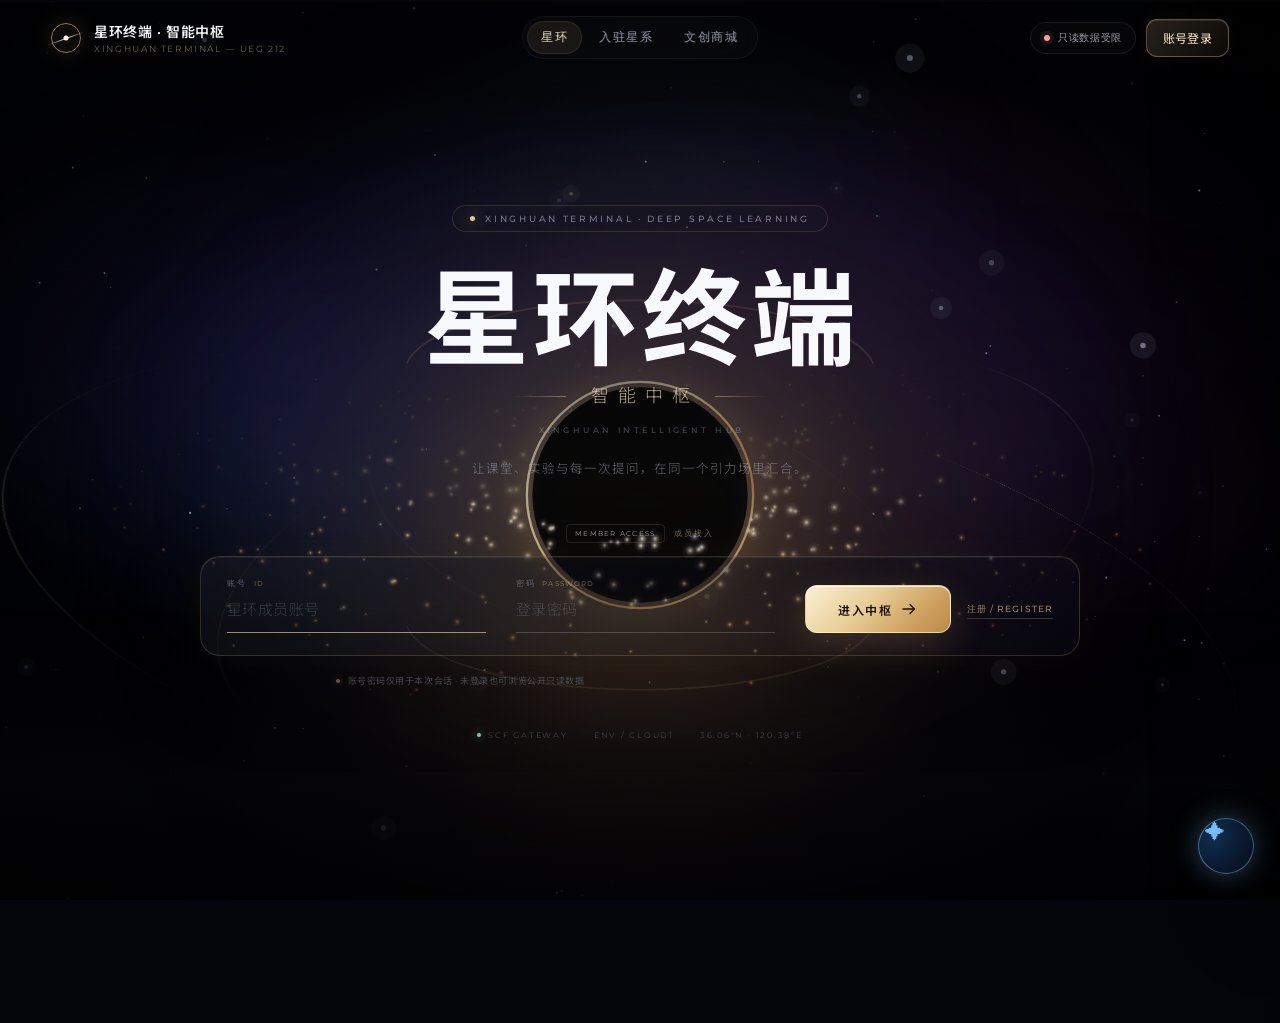
==== index.html @ 9badf70b "星环计划卡加入加入我们按钮" ====
﻿<!DOCTYPE html>
<html lang="zh-CN">
<head>
  <meta charset="UTF-8" />
  <meta name="viewport" content="width=device-width, initial-scale=1.0, viewport-fit=cover" />
  <meta name="theme-color" content="#04050a" />
  <meta name="description" content="星环终端 · 智能中枢 —— 课堂答题、实时提问与实验数据在同一引力场中汇合。" />
  <title>星环终端 · 智能中枢</title>
<link rel="icon" type="image/png" href="logo.png" />
  <link rel="preconnect" href="https://fonts.googleapis.com" />
  <link rel="preconnect" href="https://fonts.gstatic.com" crossorigin />
  <link
    href="https://fonts.googleapis.com/css2?family=Montserrat:wght@300;400;500;600;700&family=Noto+Sans+SC:wght@300;400;500;700&display=swap"
    rel="stylesheet"
    media="print"
    onload="this.media='all'"
  />
  <noscript>
    <link
      href="https://fonts.googleapis.com/css2?family=Montserrat:wght@300;400;500;600;700&family=Noto+Sans+SC:wght@300;400;500;700&display=swap"
      rel="stylesheet"
    />
  </noscript>
  <link rel="stylesheet" href="style.css?v=293" />
  <!-- 星屿 · Telescope Garden（学习资源内嵌版）样式 -->
  <link rel="stylesheet" href="xingyu/xingyu.css" />
  <script>
    // 部署后把这里改成你的 SCF API 网关地址（或在部署前全局替换）
    window.XINGHUAN_API = 'https://1521583267-cn8t3sbvwc.ap-shanghai.tencentscf.com';
  </script>
  

</head>
<body class="auth-locked">

  <!-- ============ 深空背景：星空 / 星环 / 噪点 / 暗角 ============ -->
  <div class="cosmos" aria-hidden="true">
    <canvas id="starfield" class="starfield"></canvas>
    <div class="cosmos-glow"></div>
    <div id="ringStage" class="ring-stage">
      <div class="ring-orbits">
        <span class="orbit orbit-a"></span>
        <span class="orbit orbit-b"></span>
        <span class="orbit orbit-c"></span>
      </div>
      <canvas id="ringCanvas" class="ring-canvas"></canvas>
    </div>
    <div class="cosmos-grain"></div>
    <div class="cosmos-vignette"></div>
  </div>

  <div id="cursorGlow" class="cursor-glow" aria-hidden="true"></div>
  <div class="scroll-progress" aria-hidden="true"><i id="scrollProgressBar"></i></div>

  <!-- ============ 顶栏 ============ -->
  <header class="topbar" id="topbar">
    <div class="brand" aria-label="星环终端 · 智能中枢">
      <span class="brand-mark" aria-hidden="true"></span>
      <span class="brand-copy">
        <span class="brand-title">星环终端 · 智能中枢</span>
        <span class="brand-subtitle">XINGHUAN TERMINAL — UEG 212</span>
      </span>
    </div>

    <nav class="top-nav" aria-label="页面快捷导航">
      <button class="top-nav-link active" type="button" data-scroll="#hero" id="navHome">星环</button>
      <button class="top-nav-link" type="button" data-scroll="#partners" id="navPartners">入驻星系</button>
      <button class="top-nav-link" type="button" id="navShop">文创商城</button>
      <button class="top-nav-link" type="button" id="navMonitor" hidden>监控中枢</button>
      <span class="top-nav-sep" hidden id="navHubSep"></span>
      <button class="top-nav-link nav-hub-item" type="button" data-hub="classroom" hidden>课堂看板</button>
      <button class="top-nav-link nav-hub-item" type="button" data-hub="resources" hidden>学习资源</button>
      <button class="top-nav-link nav-hub-item" type="button" data-hub="console" hidden>控制台</button>
      <button class="top-nav-link nav-hub-item" type="button" data-hub="workbench" hidden>工作台</button>
      <button class="top-nav-link nav-hub-item" type="button" data-hub="community" hidden>天文社区</button>
    </nav>

    <div class="top-actions">
      <span class="status-chip" aria-live="polite">
        <span id="connectionDot" class="status-dot"></span>
        <span id="connectionText">正在连接</span>
      </span>
      <button id="headerLoginButton" class="btn btn-gold" type="button">账号登录</button>
    </div>
  </header>

  <!-- v2.61 站点公告（控制台可配置） -->
  <div id="siteNotice" hidden style="max-width:1600px;margin:12px auto 0;padding:10px 18px;border:1px solid rgba(230,199,143,.35);border-radius:12px;background:rgba(230,199,143,.07);color:#e6c78f;font-size:12px;letter-spacing:.04em"></div>

  <main class="app-main">

    <!-- ============ 首屏：星环 Hero + 登录 ============ -->
    <section class="hero landing-only" id="hero" aria-labelledby="heroTitle">
      <div class="hero-aurora" aria-hidden="true"></div>

      <div class="hero-content" id="heroContent">
        <p class="hero-eyebrow">
          <span class="eyebrow-dot"></span>
          XINGHUAN TERMINAL · DEEP SPACE LEARNING
        </p>

        <h1 class="hero-title" id="heroTitle" aria-label="星环终端 · 智能中枢">
          <span class="title-line">星环终端</span>
          <span class="title-subline">智能中枢</span>
        </h1>

        <p class="title-en">XINGHUAN INTELLIGENT HUB</p>

        <p class="hero-subtitle">让课堂、实验与每一次提问，在同一个引力场里汇合。</p>

        <div id="loginModal" class="hero-login" role="dialog" aria-labelledby="loginTitle" aria-hidden="false">
          <p id="loginTitle" class="login-label"><span>MEMBER ACCESS</span> 成员接入</p>

          <form id="loginForm" class="login-panel" autocomplete="on" novalidate>
            <div class="login-fields">
              <label class="field-line" for="username">
                <span class="field-label">账号 <em>ID</em></span>
                <input id="username" name="username" type="text" autocomplete="username" placeholder="星环成员账号" maxlength="80" required />
              </label>
              <label class="field-line" for="password">
                <span class="field-label">密码 <em>PASSWORD</em></span>
                <input id="password" name="password" type="password" autocomplete="current-password" placeholder="登录密码" maxlength="128" required />
              </label>
            </div>
            <div class="login-panel-actions">
              <button id="submitLoginButton" class="login-submit" type="submit">
                <span>进入中枢</span>
                <svg class="capsule-arrow" width="16" height="16" viewBox="0 0 16 16" fill="none" aria-hidden="true">
                  <path d="M2 8h11M9 3.5 13.5 8 9 12.5" stroke="currentColor" stroke-width="1.4" stroke-linecap="round" stroke-linejoin="round" />
                </svg>
              </button>
              <button id="registerButton" class="register-link" type="button">注册 / Register</button>
            </div>
          </form>

          <div id="loginError" class="login-error" role="alert"></div>

          <p class="login-footnote">
            <span class="footnote-dot"></span>
            账号密码仅用于本次会话 · 未登录也可浏览公开只读数据
          </p>
        </div>

        <div class="hero-access" aria-hidden="true">
          <div class="access-badge"><span class="access-ring"></span> ACCESS GRANTED</div>
          <h2 class="access-title">身份已接入 · <span id="heroUserName">成员</span></h2>
          <p class="access-sub" id="heroUserMeta">星环终端已为你开启完整数据通道</p>
          <div class="access-actions">
            <button id="enterConsoleButton" class="btn-hero-gold" type="button">
              进入监控中枢
              <span aria-hidden="true">↓</span>
            </button>
            <button id="openResourcesButton" class="btn-hero-ghost" type="button">浏览学习资源</button>
          </div>
        </div>

        <div class="hero-meta" aria-hidden="true">
          <span><i class="meta-dot"></i> SCF GATEWAY</span>
          <span>ENV / cloud1</span>
          <span>36.06°N · 120.38°E</span>
        </div>
      </div>

      <a class="scroll-cue" id="scrollCue" href="#partners" aria-label="下滑查看已入驻星系">
        <span class="scroll-cue-text">SCROLL TO DISCOVER</span>
        <span class="scroll-cue-line"><i></i></span>
      </a>
    </section>

    <!-- ============ 第二屏：已入驻星系 ============ -->
    <section class="partners landing-only" id="partners" aria-labelledby="partnersTitle">
      <div class="partners-inner">
        <header class="partners-head">
          <div class="partners-head-main">
            <p class="partners-kicker"><span class="partners-section">02</span> PARTNER ORGANIZATIONS <span class="slash">/</span> 已入驻星系</p>
            <h2 id="partnersTitle" class="partners-title">已入驻星系</h2>
          </div>
          <p class="partners-sub">各学生社团在同一套星环教学系统里共享课堂、实验与灵感。<br />星环正在连接更多坐标。</p>
        </header>

        <div class="partner-grid">
          <article class="plan-hero plan-card">
            <div class="partner-card-top">
              <span class="partner-number">00</span>
              <span class="plan-card-mark" aria-hidden="true">✦</span>
            </div>
            <div class="plan-hero-copy">
              <p class="plan-hero-kicker">XINGHUAN PROGRAM</p>
              <h3 class="plan-hero-title">星环计划</h3>
              <p class="plan-hero-desc">连接高校学生社团的数字化协作网络：一套账号体系、一个课堂中枢、一片共享星空。</p>
              <div class="plan-hero-actions">
                <button class="plan-join" id="planJoin" type="button">加入我们</button>
                <button class="plan-hero-ghost" id="planEnter" type="button">进入工作台</button>
              </div>
            </div>
            <div class="plan-hero-visual" aria-hidden="true"><span class="plan-hero-ring"></span><span class="plan-hero-ring r2"></span><span class="plan-hero-core"></span></div>
          </article>
          <a class="partner-card partner-astro partner-link" href="https://sunyilin00000.github.io/ouc-astro/#about" target="_blank" rel="noopener">
            <div class="partner-card-top">
              <span class="partner-number">01</span>
              <img class="partner-logoimg" src="ouc-astro-logo.png" style="width:44px;height:44px" alt="中国海洋大学天文协会会徽" />
            </div>
            <div class="partner-card-body">
              <h3 class="partner-name">海大天协</h3>
              <p class="partner-en">OUC ASTRONOMY</p>
              <p class="partner-desc">以星图为舟，在每一场晴夜里追踪深空。</p>
            </div>
            <div class="partner-card-foot">
              <button class="partner-join" data-org="astro" type="button">加入我们</button>
              <span class="partner-tag">ASTRONOMY</span>
              <span class="partner-school">中国海洋大学</span>
            </div>
          </a>

          <a class="partner-card partner-nankai partner-link" href="https://haohan-sun.github.io/nku-astronomy-site/" target="_blank" rel="noopener">
            <div class="partner-card-top">
              <span class="partner-number">04</span>
              <img class="partner-logoimg" src="nankai-logo.png" style="width:44px;height:44px" alt="南开大学天文协会会徽" />
            </div>
            <div class="partner-card-body">
              <h3 class="partner-name">南开天协</h3>
              <p class="partner-en">NANKAI ASTRONOMY</p>
              <p class="partner-desc">跨校共享观测与课程，让星环连接更多坐标。</p>
            </div>
            <div class="partner-card-foot">
              <button class="partner-join" data-org="nankai_astro" type="button">加入我们</button>
              <span class="partner-tag">CROSS-CAMPUS</span>
              <span class="partner-school">南开大学</span>
            </div>
          </a>
          <article class="partner-card partner-sagittarius">
            <div class="partner-card-top">
              <span class="partner-number">06</span>
              <img class="partner-logoimg" src="sagittarius-logo.png" style="width:44px;height:44px" alt="南斗天文社会徽" />
            </div>
            <div class="partner-card-body">
              <h3 class="partner-name">南斗天文社</h3>
              <p class="partner-en">SAGITTARIUS ASTRONOMY</p>
              <p class="partner-desc">弓弦张处，星海可及。</p>
            </div>
            <div class="partner-card-foot">
              <button class="partner-join" data-org="sagittarius" type="button">加入我们</button>
              <span class="partner-tag">ASTRONOMY</span>
              <span class="partner-school">西交利物浦大学</span>
            </div>
          </article>

          <article class="partner-card partner-meta">
            <div class="partner-card-top">
              <span class="partner-number">05</span>
              <span class="partner-orbit" aria-hidden="true"><i></i></span>
            </div>
            <div class="partner-card-body">
              <h3 class="partner-name">元宇宙协会</h3>
              <p class="partner-en">METAVERSE DEV</p>
              <p class="partner-desc">虚拟场景、数字人与星环世界的建造者。</p>
            </div>
            <div class="partner-card-foot">
              <button class="partner-join" data-org="metaverse" type="button">加入我们</button>
              <span class="partner-tag">METAVERSE</span>
            </div>
          </article>
        </div>

        <!-- v2.46 公开资料库（免登录可读公开档资料） -->
        <div class="partners-res">
          <h3>公开资料库 <span>免登录可查看 · 由各社团上传</span></h3>
          <div id="pubResList" class="pub-res-list"><p class="pub-res-empty">正在载入公开资料…</p></div>
        </div>

        <div class="partners-cta">
          <button id="applyButton" class="apply-button" type="button">
            <span class="apply-bracket">[</span>
            <span class="apply-label">申请加入星环</span>
            <span class="apply-bracket">]</span>
          </button>
          <p class="partners-note"><span></span> PARTNER APPLICATION · 审核通过后开通独立教学中枢</p>
        </div>

        <footer class="partners-foot">
          <span>XINGHUAN PARTNER NETWORK · NODE 212</span>
          <span class="partners-foot-end">
            <span>PARTNER ORGANIZATIONS / 2026</span>
            <button id="footerConsoleButton" class="footer-console" type="button">进入监控中枢 <span aria-hidden="true">↗</span></button>
          </span>
        </footer>
      </div>
    
      </section>

    <!-- ============ 监控中枢（默认隐藏，点击「监控中枢」后展开） ============ -->
    <div class="deck" id="deck">

      <div class="dashboard">

        <section id="deckHead" class="deck-head" aria-labelledby="deckTitle">
          <div class="deck-head-copy">
            <p class="deck-kicker"><span class="live-dot"></span> MISSION CONTROL <span class="slash">/</span> 实时数据现场</p>
            <h2 class="deck-title" id="deckTitle">课堂监控中枢</h2>
            <p class="deck-desc">课堂答题、实时提问与实验数据在同一视界汇合。下滑，进入数据现场。</p>
          </div>
          <div class="deck-head-side">
            <div class="clock" aria-label="当前时间">
              <strong id="clockTime">--:--:--</strong>
              <span id="clockDate">正在同步时间</span>
            </div>
            <div class="deck-live-row">
              <span class="deck-live-chip"><i></i> LIVE SYNC</span>
              <span class="deck-live-chip ghost">SCF / cloud1</span>
            </div>
          </div>
        </section>

        <div class="deck-rail" aria-hidden="true">
          <span class="rail-item"><i class="rail-dot"></i> LIVE LINK</span>
          <span class="rail-line"></span>
          <span class="rail-text">XINGHUAN · DEEP SPACE LEARNING NETWORK · NODE 212</span>
          <span class="rail-line"></span>
          <span class="rail-item">UEG / 212</span>
        </div>

    <!-- v2.24 文创商城（公开可见） -->
    <section id="shopPage" class="panel shop-page" hidden aria-label="文创商城">
      <header class="panel-head">
        <div class="panel-title-wrap">
          <h2 class="panel-title">星环文创商城</h2>
          <p class="panel-subtitle">会员积分兑换 · 线下领取 · 每份都是社团的星光</p>
        </div>
      </header>
      <div id="shopGrid" style="padding:18px;display:grid;grid-template-columns:repeat(auto-fill,minmax(230px,1fr));gap:16px"></div>
    </section>

        <div id="hubArea" hidden>


        

        <section class="identity-strip" aria-label="登录状态">
          <div class="identity-main">
            <span id="identityBadge" class="identity-badge" aria-hidden="true">访</span>
            <div class="identity-copy">
              <p id="identityTitle" class="identity-title">匿名只读会话</p>
              <p id="identitySubtitle" class="identity-subtitle">登录后可查看完整会员身份并使用数据写入能力</p>
            </div>
          </div>
          <div class="session-actions">
            <span id="sessionOrgChip" class="role-chip">未绑定社团</span>
            <button id="voiceEnrollButton" class="btn" type="button" hidden>注册声纹</button>
            <button id="sessionLoginButton" class="btn btn-gold" type="button">登录</button>
          </div>
        </section>

        <section class="tab-classroom stats-grid" aria-label="数据概览">
          <article class="stat-card">
            <p class="stat-label">实验记录 <span class="stat-en">RECORDS</span></p>
            <p id="recordCount" class="stat-value">--<small>条</small></p>
          </article>
          <article class="stat-card">
            <p class="stat-label">平均亮度 <span class="stat-en">MAGNITUDE</span></p>
            <p id="averageValue" class="stat-value">--<small>mag</small></p>
          </article>
          <article class="stat-card">
            <p class="stat-label">数据来源 <span class="stat-en">SOURCE</span></p>
            <p id="sourceValue" class="stat-value">--</p>
          </article>
          <article class="stat-card">
            <p class="stat-label">云开发环境 <span class="stat-en">ENVIRONMENT</span></p>
            <p class="stat-value" title="cloud1-d6gagyei397d315ca">cloud1<small>生产环境</small></p>
          </article>
        </section>

        <section class="tab-classroom workspace-grid">
          <article class="panel chart-panel">
            <header class="panel-head">
              <div class="panel-title-wrap">
                <h2 class="panel-title">亮度变化曲线</h2>
                <p class="panel-subtitle">experiment_results / value</p>
              </div>
              <div class="chart-actions">
                <button id="addRecordButton" class="btn btn-quiet" type="button" disabled>写入测试数据</button>
                <button id="refreshButton" class="btn" type="button">刷新数据</button>
              </div>
            </header>
            <div class="chart-shell">
              <div id="experimentChart" role="img" aria-label="实验亮度变化图表"></div>
              <div id="chartLoading" class="chart-loading">正在同步云端实验数据</div>
            </div>
          </article>

          <aside class="panel activity-panel" aria-labelledby="recentTitle">
            <header class="panel-head">
              <div class="panel-title-wrap">
                <h2 id="recentTitle" class="panel-title">最近记录</h2>
                <p class="panel-subtitle">按创建时间与数据值整理</p>
              </div>
              <span id="recordBadge" class="role-chip">0 条</span>
            </header>
            <ul id="recordList" class="record-list"></ul>
          </aside>
        </section>

        <!-- v2.1 PPT 演示：文件仅在本机浏览器解析，不上传 -->
        <section id="pptPanel" class="tab-classroom panel ppt-panel" aria-labelledby="pptTitle">
          <header class="panel-head">
            <div class="panel-title-wrap">
              <h2 id="pptTitle" class="panel-title">PPT 演示</h2>
              <p class="panel-subtitle">支持 .pptx 或多张图片（jpg/png）· 文件只在本机打开，不会上传</p>
            </div>
            <div class="ppt-actions">
              <input id="pptFile" type="file" accept=".pptx,image/*" multiple style="display:none" />
              <button id="pptUpload" class="btn btn-gold" type="button">打开 PPT</button>
              <button id="pptClear" class="btn btn-quiet" type="button" hidden>关闭演示</button>
            </div>
          </header>
          <div id="pptStageWrap" class="ppt-stage-wrap">
            <div id="pptStage" class="ppt-stage">
              <div class="classroom-empty compact">点击"打开 PPT"选择文件，或把多张课堂照片拖进来</div>
            </div>
            <div id="pptNav" class="ppt-nav" hidden>
              <button id="pptPrev" class="ppt-nav-btn" type="button">‹ 上一页</button>
              <span id="pptPage" class="ppt-page">0 / 0</span>
              <button id="pptNext" class="ppt-nav-btn" type="button">下一页 ›</button>
            </div>
            <div id="pptResize" class="ppt-resize" title="拖动调整大小" hidden>◢</div>
          </div>
        </section>

        <section id="classroomBoard" class="tab-classroom panel classroom-board" aria-labelledby="classroomBoardTitle">
      <!-- v2.16.3 监控中枢闸门：必须先创建并开始课堂 -->
      <div id="lectureGate" class="lecture-gate" hidden>
        <div class="gate-card">
          <div class="gate-mark">◌</div>
          <p class="gate-title">监控中枢未激活</p>
          <p class="gate-sub">请先在「控制台」创建系列课程与讲次，点击「开始上课」后进入课堂监控中枢</p>
          <button class="btn btn-gold" id="gateGoConsole" type="button">前往创建课堂</button>
        </div>
      </div>

          <header class="panel-head">
            <div class="panel-title-wrap">
              <h2 id="classroomBoardTitle" class="panel-title">课堂答题与提问广场</h2>
              <p class="panel-subtitle">student_answers / classroom_chats · 登录后实时同步</p>
            </div>
            <div class="classroom-controls">
              <select id="classroomCourseSelect" class="classroom-select" aria-label="选择课堂" disabled>
                <option value="">登录后选择进行中的课堂</option>
              </select>
              <button id="classroomRefreshButton" class="btn" type="button" disabled>同步课堂</button>
              <input id="lectureCode" placeholder="课堂邀请码" maxlength="12" style="width:110px;height:38px;padding:0 12px;border:1px solid rgba(124,167,220,.25);border-radius:8px;background:#0a1220;color:#eaf2fb;font-size:12px;outline:none" />
          <button id="lectureJoinOnline" class="btn" type="button">线上进入</button>
          <button id="lectureJoinCheckin" class="btn" type="button">现场签到</button>
<button id="micToggle" class="btn btn-gold" type="button" disabled>开启收音</button>
          <button id="trtcButton" class="btn" type="button" hidden>语音教室</button>
              <button id="mossVoiceToggle" class="btn" type="button" hidden>MOSS 语音：开</button>
              <button id="generateDiagnosisButton" class="btn btn-gold diagnosis-button" type="button" hidden>生成 AI 诊断</button>
            </div>
          </header>
        </div>
      </div>
          <div id="teacherControlBar" class="teacher-control-bar" hidden>
            <div class="teacher-control-copy">
              <span class="teacher-control-kicker">控制台</span>
              <strong id="answerStatusLabel">作答进行中</strong>
              <span id="answerRoundMeta" class="teacher-control-kicker">第 1 轮 · 等待课堂同步</span>
            </div>
            <div class="teacher-control-actions">
              <button id="pauseAnswersButton" class="btn control-btn control-pause" type="button">暂停作答</button>
              <button id="resumeAnswersButton" class="btn control-btn control-resume" type="button">恢复作答</button>
              <button id="resetStageButton" class="btn control-btn control-reset" type="button">重置当前环节</button>
            </div>
          </div>
          <!-- v2.11 学生操作台：小程序课堂页功能网页版（答题/签到/提问广场/问题观点/小组任务；收音用上方"开启收音"按钮） -->
          <section id="studentConsole" class="student-console" hidden aria-label="学生操作台">
            <header class="sc-head">
              <h3 class="sc-title">学生操作台</h3>
              <span id="scPhaseMeta" class="sc-meta">等待课堂数据</span>
            </header>
            <div class="sc-grid">
              <article id="scQuizCard" class="sc-card" hidden>
                <p class="sc-kicker">课堂答题</p>
                <p id="scQuizQuestion" class="sc-question"></p>
                <div id="scQuizOptions" class="sc-options"></div>
                <button id="scQuizSubmit" class="btn btn-gold" type="button">提交答案</button>
                <p id="scQuizState" class="sc-state"></p>
              </article>
              <article id="scCheckinCard" class="sc-card" hidden>
                <p class="sc-kicker">课堂签到</p>
                <p id="scCheckinState" class="sc-state"></p>
                <button id="scCheckinButton" class="btn btn-gold" type="button">签到</button>
              </article>
              <article class="sc-card">
                <p class="sc-kicker">提问广场</p>
                <div class="sc-row">
                  <input id="scChatInput" class="sc-input" placeholder="向课堂提问（160字内）" maxlength="160" />
                  <button id="scChatSend" class="btn btn-gold" type="button">发送</button>
                </div>
                <label class="sc-anon"><input type="checkbox" id="scChatAnon" checked /> 匿名提问</label>
              </article>
              <article class="sc-card">
                <p class="sc-kicker">提问题 / 发表观点（AI 自动归类）</p>
                <div class="sc-tabs">
                  <span id="scKindQ" class="sv-tab sv-active">提问题</span>
                  <span id="scKindO" class="sv-tab">发表观点</span>
                </div>
                <div class="sc-row">
                  <input id="scPostInput" class="sc-input" placeholder="描述你的疑问或看法（500字内）" maxlength="500" />
                  <button id="scPostSend" class="btn btn-gold" type="button">提交</button>
                </div>
              </article>
              <article id="scTaskCard" class="sc-card" hidden>
                <p class="sc-kicker">小组任务</p>
                <p id="scTaskRequirement" class="sc-question"></p>
                <textarea id="scTaskContent" class="sc-textarea" placeholder="填写小组任务结论（1200字内）" maxlength="1200"></textarea>
                <button id="scTaskSubmit" class="btn btn-gold" type="button">提交小组任务</button>
                <p id="scTaskState" class="sc-state"></p>
              </article>
            </div>
          </section>

          <div class="classroom-stat-grid">
            <article class="classroom-stat">
              <p class="classroom-stat-label">当前答题人数</p>
              <p id="classAnswerTotal" class="classroom-stat-value">--<small>人</small></p>
            </article>
            <article class="classroom-stat">
              <p class="classroom-stat-label">总体正确率</p>
              <p id="classAnswerCorrectRate" class="classroom-stat-value">--<small>%</small></p>
            </article>
            <article class="classroom-stat">
              <p class="classroom-stat-label">总体错误率</p>
              <p id="classAnswerWrongRate" class="classroom-stat-value">--<small>%</small></p>
            </article>
            <article class="classroom-stat">
              <p class="classroom-stat-label">实时提问</p>
              <p id="classQuestionCount" class="classroom-stat-value">--<small>条</small></p>
            </article>
            <article class="classroom-stat">
              <p class="classroom-stat-label">答题完成率</p>
              <p id="classCompletionRate" class="classroom-stat-value">--<small>%</small></p>
            </article>
          </div>
          <div class="classroom-workspace">
            <section class="classroom-block" aria-labelledby="answerTableTitle">
              <header class="classroom-block-head">
                <h3 id="answerTableTitle" class="classroom-block-title">学生答题明细</h3>
                <span id="answerTableMeta" class="classroom-block-meta">等待课堂数据</span>
              </header>
              <div id="answerTableEmpty" class="classroom-empty">登录并选择课堂后，答题明细会实时汇入这里。</div>
              <div id="answerTableWrap" class="answer-table-wrap" hidden>
                <table class="answer-table">
                  <thead>
                    <tr>
                      <th style="width: 22%;">学生</th>
                      <th style="width: 22%;">所选答案</th>
                      <th style="width: 18%;">结果</th>
                      <th style="width: 20%;">历史正确率</th>
                      <th style="width: 18%;">提交时间</th>
                    </tr>
                  </thead>
                  <tbody id="answerTableBody"></tbody>
                </table>
              </div>
            </section>

            <div class="classroom-side">
              <section class="classroom-block" aria-labelledby="answerOptionTitle">
                <header class="classroom-block-head">
                  <h3 id="answerOptionTitle" class="classroom-block-title">实时选项人数</h3>
                  <span class="classroom-block-meta">数字变化自动高亮</span>
                </header>
                <div id="answerOptionList" class="answer-option-list" aria-live="polite">
                  <div class="classroom-empty compact">本轮选项统计会实时显示在这里。</div>
                </div>
              </section>

              <section class="classroom-block" aria-labelledby="wrongOptionsTitle">
                <header class="classroom-block-head">
                  <h3 id="wrongOptionsTitle" class="classroom-block-title">错误选项分布</h3>
                  <span class="classroom-block-meta">错题人员</span>
                </header>
                <div id="wrongOptionList" class="wrong-option-list">
                  <div class="classroom-empty">暂无错题数据</div>
                </div>
              </section>

              <section class="classroom-block" aria-labelledby="pollDistributionTitle">
                <header class="classroom-block-head">
                  <h3 id="pollDistributionTitle" class="classroom-block-title">投票实时分布</h3>
                  <span id="pollBlockMeta" class="classroom-block-meta">polls · 等待数据</span>
                </header>
                <div id="pollDistribution" class="poll-distribution" aria-live="polite">
                  <div class="classroom-empty compact">课堂投票发布后，选项人数会实时更新。</div>
                </div>
              </section>

              <section class="classroom-block" aria-labelledby="questionFeedTitle">
                <header class="classroom-block-head">
                  <h3 id="questionFeedTitle" class="classroom-block-title">提问广场</h3>
                  <span id="anonymousState" class="classroom-block-meta">匿名提问默认开启</span>
                </header>
                <div id="classQuestionFeed" class="question-feed" aria-live="polite">
                  <div class="classroom-empty">课堂提问会实时滚动显示在这里。</div>
                </div>
              </section>

              <section class="classroom-block cheat-block" aria-labelledby="cheatAlertTitle">
                <header class="classroom-block-head">
                  <h3 id="cheatAlertTitle" class="classroom-block-title">课堂警报</h3>
                  <span id="cheatAlertMeta" class="classroom-block-meta">切屏/离开应用事件</span>
                </header>
                <div id="cheatAlertList" class="cheat-list">
                  <div class="classroom-empty compact">暂无警报，课堂状态正常</div>
                </div>
              </section>

              <section class="classroom-block" aria-labelledby="voiceFeedTitle">
                <header class="classroom-block-head">
                  <h3 id="voiceFeedTitle" class="classroom-block-title">实时发言</h3>
                  <span id="voiceFeedMeta" class="classroom-block-meta">voice_activity · 等待数据</span>
                </header>
                <div id="voiceFeed" class="voice-feed">
                  <div class="classroom-empty compact">学生发言经声纹识别后实时汇入</div>
                </div>
              </section>

              <section class="classroom-block" aria-labelledby="studentVoiceTitle">
                <header class="classroom-block-head">
                  <h3 id="studentVoiceTitle" class="classroom-block-title">学生声音</h3>
                  <span id="svMeta" class="classroom-block-meta">AI 自动归类</span>
                </header>
                <div class="sv-tabs">
                  <div id="svTabQ" class="sv-tab sv-active">问题</div>
                  <div id="svTabO" class="sv-tab">观点</div>
                </div>
                <div id="svCats" class="sv-cats"></div>
                <div id="svList" class="sv-list">
                  <div class="classroom-empty compact">学生从微信小程序课堂页发表后实时汇入</div>
                </div>
              </section>

              <section class="classroom-block moss-block" aria-labelledby="mossFeedTitle">
                <header class="classroom-block-head">
                  <h3 id="mossFeedTitle" class="classroom-block-title">MOSS 助教</h3>
                  <span id="mossFeedMeta" class="classroom-block-meta">自动提问 · 纠错 · 补充</span>
                </header>
                <div class="moss-chat-row">
                  <input id="mossInput" class="moss-input" placeholder="课上直接问 MOSS…（收音中说“MOSS”也可唤醒）" maxlength="200" />
                  <button id="mossSend" class="moss-send" type="button">发送</button>
                </div>
                <div id="mossFeed" class="moss-feed">
                  <div class="classroom-empty compact">MOSS 正在旁听课堂，可直接提问或等它自动介入</div>
                </div>
              </section>

              <section class="classroom-block" aria-labelledby="voiceRosterTitle">
                <header class="classroom-block-head">
                  <h3 id="voiceRosterTitle" class="classroom-block-title">声纹注册名单</h3>
                  <span id="voiceRosterMeta" class="classroom-block-meta">声纹引擎未配置</span>
                </header>
                <div id="voiceRoster" class="voice-roster">
                  <div class="classroom-empty compact">配置声纹引擎后显示注册状态</div>
                </div>
              </section>

              <section class="classroom-block" aria-labelledby="pendingListTitle">
                <header class="classroom-block-head">
                  <h3 id="pendingListTitle" class="classroom-block-title">待作答名单</h3>
                  <span id="pendingListMeta" class="classroom-block-meta">本轮未提交的学生</span>
                </header>
                <div id="pendingList" class="pending-list">
                  <div class="classroom-empty compact">本轮暂无作答数据</div>
                </div>
              </section>

              <section id="aiDiagnosisCard" class="classroom-block ai-diagnosis-card" hidden>
                <header class="classroom-block-head">
                  <h3 class="classroom-block-title">AI 个性化教学建议</h3>
                  <span id="aiDiagnosisMeta" class="classroom-block-meta">星环 AI</span>
                </header>
                <div id="aiDiagnosisContent" class="ai-diagnosis-content" aria-live="polite">
                  <div class="classroom-empty compact">正在分析本轮错题与选项分布...</div>
                </div>
              </section>
            </div>
          </div>

          <section class="classroom-block group-submission-block" aria-labelledby="groupSubmissionTitle">
            <header class="classroom-block-head">
              <h3 id="groupSubmissionTitle" class="classroom-block-title">小组任务提交墙</h3>
              <span id="groupWallMeta" class="classroom-block-meta">group_tasks · 等待小组数据</span>
            </header>
            <div id="groupSubmissionWall" class="group-submission-wall" aria-live="polite">
              <div class="classroom-empty compact">小组提交后会点亮对应卡片。</div>
            </div>
          </section>

          <p id="classroomBoardNote" class="classroom-board-note">实时监听不可用时会自动切换为 3 秒云函数同步；匿名提问在写入云端时即抹除学生身份。</p>
        </section>

        <!-- v2.12 学习资源：网盘教程资料卡片（点击提取码复制） -->
        <section id="resourcesPage" class="panel resources-page" hidden aria-label="学习资源">
          <header class="panel-head">
            <div class="panel-title-wrap">
              <h2 class="panel-title">学习资源</h2>
              <p class="panel-subtitle">由艾博宇学长整理</p>
            </div>
          </header>
        </section>

        <!-- v2.12 控制台页：教师可见控制条；学生/匿名显示"您暂无权限" -->
        <section id="consolePage" class="panel console-page" hidden aria-label="控制台">
          <header class="panel-head">
            <div class="panel-title-wrap">
              <h2 class="panel-title">控制台</h2>
              <p class="panel-subtitle">课堂控制</p>
            </div>
          </header>
          <!-- v2.44 星环运营中枢 · 3D 地球态势屏（示例数据） -->
          <div id="opsDash" class="ops-dash">
            <div class="ops-top">
              <div class="ops-title">星环运营中枢 · 社团态势总览 <span class="ops-badge">实时数据</span></div>
              <div class="ops-metrics" id="opsMetrics"></div>
              <div class="ops-regions" id="opsRegions"></div>
            </div>
            <div class="ops-main">
              <div class="ops-left">
                <div class="ops-stats" id="opsStats"></div>
                <div class="ops-panel">
                  <h4>人员变动</h4>
                  <div class="ops-feed" id="opsFeedList"></div>
                </div>
              </div>
              <div class="ops-globe-wrap">
                <canvas id="opsGlobe"></canvas>
                <div class="ops-tip" id="opsTip" hidden></div>
                <div class="ops-globe-hint">拖动旋转 · 滚轮缩放 · 点击查看节点</div>
              </div>
              <div class="ops-right" id="opsDetail"></div>
            </div>
            <div class="ops-alerts">
              <h4>职位调动 · 风险预警</h4>
              <div class="ops-alert-list" id="opsAlertList"></div>
            </div>
          </div>

          <!-- v2.54 社团入驻审批（控制台，仅平台工作人员可见） -->
          <div id="wbOrg" class="ops-dash" hidden style="padding-top:0">
            <div class="ops-panel" style="border-color:rgba(230,199,143,.2)">
              <h4 style="display:flex;align-items:center;gap:12px">社团入驻审批 <span style="flex:1"></span><button class="res-btn" id="wbOrgRefresh" type="button">刷新</button></h4>
              <div style="padding:12px"><div id="wbOrgList" class="ap-list"></div></div>
            </div>
          </div>
          <div id="consoleSlot" class="console-slot"></div>

          <div id="consoleDenied" class="console-denied" hidden>
            <div class="denied-mark">!</div>
            <p class="denied-title">您暂无权限</p>
            <p class="denied-sub">当前账号无权访问</p>
          </div>
        </section>
    <!-- v2.18 工作台：按组织换 logo · 成员管理 · 资料管理 · 操作日志 -->
    <section id="workbenchPage" class="panel workbench-page" hidden aria-label="工作台">
      <header class="panel-head">
        <div class="panel-title-wrap" style="display:flex;align-items:center;gap:14px">
          <img id="wbLogo" src="logo.png" alt="组织徽标" style="width:44px;height:44px;border-radius:50%;box-shadow:0 0 0 1px rgba(230,199,143,.3)" />
          <div>
            <h2 class="panel-title" id="wbTitle">工作台</h2>
            <p class="panel-subtitle" id="wbOrgName">—</p>
          </div>
        </div>
      </header>
      <div class="wb-body">
        <div class="wb-tabs">
          <button class="wb-tab active" data-wbt="members" type="button">成员管理</button>
          <button class="wb-tab" data-wbt="course" type="button">课堂管理</button>
          <button class="wb-tab" data-wbt="res" type="button">资料管理</button>
                    </div>
        <div id="wbMembers" style="padding:16px 18px">
          <div id="wbJoinApps" style="display:none;margin-bottom:14px"></div>
          <div class="ap-toolbar">
            <input id="wbSearch" placeholder="搜索姓名 / 账号 / 部门 / 校区" />
            <button class="btn btn-gold" id="wbAddMember" type="button" style="min-height:34px;font-size:12px">新建账号</button>
            <button class="btn" id="wbBatchAdd" type="button" style="min-height:34px;font-size:12px">批量导入</button>
            <button class="btn" id="wbExport" type="button" style="min-height:34px;font-size:12px">导出表格</button>
            <span id="wbCount"></span>
          </div>
          <div class="ap-table-wrap">
            <table class="ap-table">
              <thead><tr><th>姓名</th><th>账号</th><th>组织</th><th>部门</th><th>身份</th><th style="width:250px">操作</th></tr></thead>
              <tbody id="wbTbody"></tbody>
            </table>
          </div>
        </div>
<div id="wbCourse" style="padding:16px 18px" hidden>
          <div id="courseAdmin" style="margin:14px;display:none">
        <div style="border:1px solid rgba(124,167,220,.18);border-radius:14px;background:rgba(255,255,255,.015);overflow:hidden">
          <div style="display:flex;align-items:center;gap:10px;padding:14px 18px;border-bottom:1px solid rgba(255,255,255,.06);flex-wrap:wrap">
            <strong style="font-size:14px;letter-spacing:.1em;color:#ebe0cc">课程管理</strong>
            <select id="caSeries" style="min-width:200px;padding:8px 12px;border:1px solid rgba(124,167,220,.2);border-radius:9px;background:#0a1220;color:#eaf2fb;font-size:12px"></select>
            <input id="caSeriesName" placeholder="新系列名称" style="width:160px;padding:8px 12px;border:1px solid rgba(124,167,220,.2);border-radius:9px;background:#0a1220;color:#eaf2fb;font-size:12px" />
            <button class="btn" id="caSeriesAdd" type="button" style="min-height:34px;font-size:12px">新建系列</button>
            <button class="btn btn-gold" id="caLectureAdd" type="button" style="min-height:34px;font-size:12px">新建讲次</button>
          </div>
          <div style="padding:14px 18px">
            <div id="caLectures" style="display:grid;gap:10px"></div>
          </div>
        </div>
        <div id="wbRes" style="padding:16px 18px" hidden>
          <div class="ap-toolbar">
            
            <span style="flex:1"></span>
            <button class="btn btn-gold" id="wbResAdd" type="button" style="min-height:34px;font-size:12px">上传资料</button>
          </div>
          <div id="wbResList" class="ap-list"></div>
        </div>
        
      </div>
    </section>
    <!-- v2.20 天文社区（仅海大/南开天协成员可见） -->
    <section id="communityPage" class="panel community-page" hidden aria-label="天文社区">
      <header class="panel-head">
        <div class="panel-title-wrap">
          <h2 class="panel-title">天文社区</h2>
          <p class="panel-subtitle">海大天协 × 南开天协 · 知识探讨 / 摄影观测 · @星环AI 即可召唤</p>
        </div>
      </header>
      <div class="cm-body">
        <div class="wb-tabs" style="padding-bottom:0">
          <button class="wb-tab active" data-cmt="discuss" type="button">天文知识探讨</button>
          <button class="wb-tab" data-cmt="photo" type="button">天文摄影观测</button>
        </div>
        <div id="cmBoard" style="margin:14px 18px 0;padding:14px 16px;border:1px solid rgba(230,199,143,.2);border-radius:12px;background:linear-gradient(145deg,rgba(230,199,143,.05),rgba(255,255,255,.01))">
          <div style="display:flex;align-items:center;gap:10px;margin-bottom:10px">
            <strong style="font-size:13px;letter-spacing:.1em;color:#e6c78f">积分总榜</strong>
            <span style="font-size:10px;color:#5c7194">发帖 +10 · 评论 +3 · 获赞 +5 · 点赞 +1 · 两协会合并排名</span>
            <span style="flex:1"></span>
            <button class="res-btn" id="cmBoardRefresh" type="button">刷新</button>
          </div>
          <div id="cmBoardList" style="display:flex;gap:8px;flex-wrap:wrap"></div>
        </div>
        <div class="cm-composer">
          <textarea id="cmContent" maxlength="1000" placeholder="分享天文日常…（@星环AI 它会回答；探讨区 AI 自动参与）"></textarea>
          <div id="cmPhotoMeta" hidden style="display:grid;grid-template-columns:repeat(auto-fit,minmax(150px,1fr));gap:8px;margin-top:8px">
            <input id="cmMetaLoc" placeholder="拍摄地址" maxlength="80" />
            <input id="cmMetaTime" placeholder="拍摄时间" maxlength="40" />
            <input id="cmMetaTarget" placeholder="拍摄目标" maxlength="60" />
            <input id="cmMetaDevice" placeholder="设备" maxlength="80" />
            <input id="cmMetaParams" placeholder="参数（ISO/快门/光圈/张数…）" maxlength="200" />
          </div>
          <div class="cm-actions">
            <input type="file" id="cmFile" accept="image/*,video/*,audio/*" multiple hidden />
            <button class="btn" id="cmAttach" type="button">附图片/视频/语音</button>
            <span id="cmAttachInfo" style="font-size:11px;color:var(--faint)"></span>
            <span style="flex:1"></span>
            <button class="btn btn-gold" id="cmPost" type="button">发布</button>
          </div>
        </div>
        <div id="cmFeed" style="padding:0 18px 18px"></div>
      </div>
    </section>

        </div><!-- /hubArea -->



        <footer class="console-strip">
          <span id="consoleMessage" class="console-message">初始化 CloudBase Web SDK</span>
          <span class="console-code">ENV / cloud1-d6gagyei397d315ca</span>
        </footer>

      </div>
    </div>
<!-- v2.84 我的 · 个人主页 -->
    <section id="mePage" class="panel me-page" hidden aria-label="我的">
      <header class="panel-head">
        <div class="panel-title-wrap"><h2 class="panel-title">我的</h2><p class="panel-subtitle">个人主页</p></div>
      </header>
      <div id="meBody" style="padding:22px"></div>
    </section>

  <!-- v2.93 星环工作台 · 独立页 -->
  <section id="planPage" class="panel plan-page" hidden aria-label="星环工作台">
    <header class="panel-head">
      <div class="panel-title-wrap"><h2 class="panel-title">星环工作台</h2><p class="panel-subtitle">XINGHUAN PROGRAM · 计划总览</p></div>
    </header>
    <div style="padding:22px">
      <div class="plan-sec">
        <h4>计划简介</h4>
        <p>星环计划面向高校学生社团提供一体化的数字化协作平台：统一身份与权限体系、课堂互动与监控中枢、资料库与视频教学、跨校共享与入驻通道。每个星系（社团）拥有独立工作台，平台侧保留全局态势与治理。</p>
      </div>
      <div class="plan-sec">
        <h4>阶段路线</h4>
        <div class="plan-road">
          <div class="plan-node done"><b>一期 · 奠基</b><p>账号与权限体系、社团工作台、成员管理</p></div>
          <div class="plan-node done"><b>二期 · 课堂</b><p>课堂监控中枢、答题互动、资料库三档共享</p></div>
          <div class="plan-node live"><b>三期 · 连接</b><p>跨校入驻通道、星环终端分级治理、视频教学与直播</p></div>
          <div class="plan-node"><b>四期 · 开放</b><p>开放接口、校企联动、移动端小程序</p></div>
        </div>
      </div>
      <div class="plan-sec">
        <h4>参与星系</h4>
        <div class="me-orgs">
          <span class="me-orgchip">天文协会</span><span class="me-orgchip">南开天协</span><span class="me-orgchip">元宇宙发展协会</span><span class="me-orgchip">南斗天文社</span>
        </div>
      </div>
      <div class="plan-sec">
        <h4>快捷入口</h4>
        <div style="display:flex;gap:12px;flex-wrap:wrap">
          <button class="btn btn-gold" id="planGoConsole" type="button">平台控制台</button>
          <button class="btn" id="planGoHub" type="button">申请入驻审核</button>
          <button class="btn" id="planBack" type="button">返回星系</button>
        </div>
      </div>
    </div>
  </section>

  </main>

  <!-- v2.0 教师声纹注册弹窗 -->
  <div id="voiceEnrollModal" class="modal" role="dialog" aria-modal="true" aria-hidden="true">
    <div class="voice-enroll-card">
      <h3 class="ve-title">注册课堂声纹</h3>
      <p class="ve-desc">实时发言需要"认人"。请朗读下方文字 5 秒，系统仅提取声纹特征，不保存原始录音。</p>
      <div class="ve-passage">星环终端正在记录课堂的每一次发声，让每一句疑问都被听见。</div>
      <label class="ve-consent"><input type="checkbox" id="veConsent" /> 我已阅读并同意《声纹采集告知书》</label>
      <div class="ve-btns">
        <button id="veRecord" class="btn btn-gold" type="button">开始录音（5秒）</button>
        <button id="veCancel" class="btn btn-quiet" type="button">取消</button>
      </div>
      <div id="veStatus" class="ve-status"></div>
    </div>
  </div>

  <!-- v2.7 UEG 联合政府警告窗 -->
  <div id="uegModal" class="ueg-modal" role="alert" aria-hidden="true">
    <div class="ueg-card">
      <div class="ueg-flags">
        <div class="flag flag-cn"><i></i></div>
        <div class="flag flag-us"><i></i></div>
        <div class="flag flag-ru"></div>
        <div class="flag flag-uk"><i></i></div>
        <div class="flag flag-fr"></div>
      </div>
      <div class="ueg-en">MOSS ONLY TAKES ORDERS FROM THE UNITED EARTH GOVERNMENT</div>
      <div class="ueg-zh">MOSS 听命于地球联合政府，无权响应个人指令</div>
      <div class="ueg-line"></div>
      <div class="ueg-small">WARNING · UEG PRIORITY CHANNEL · CLASSIFIED</div>
    </div>
  </div>

  <!-- v1.7 MOSS 全屏红色警报 -->
  <div id="mossAlert" class="moss-alert" role="alert" aria-hidden="true">
    <div class="moss-alert-box">
      <div class="moss-triangle"><span>!</span></div>
      <div class="moss-title">警告</div>
      <div class="moss-subtitle">检测到疑似切屏行为</div>
      <div id="mossNames" class="moss-names"></div>
      <button id="mossClose" class="moss-close" type="button">收到，关闭警报</button>
    </div>
  </div>

  <!-- v4.0 入驻申请弹窗：登录区「注册」与星系区「申请加入星环」共用 -->
  <div id="joinModal" class="join-modal" role="dialog" aria-modal="true" aria-labelledby="joinTitle" aria-hidden="true">
    <div class="join-card" role="document">
      <button id="joinClose" class="join-close" type="button" aria-label="关闭入驻申请">×</button>

      <div id="joinFormView">
        <p class="join-kicker"><span></span> PARTNER APPLICATION · 入驻申请</p>
        <h3 id="joinTitle" class="join-title">申请加入星环</h3>
        <p class="join-sub">留下你的社团与联系方式。审核通过后，星环将为你开启独立的教学中枢。</p>

        <form id="joinForm" class="join-form" novalidate>
          <label class="join-field" for="joinOrg">
            <span>社团 / ORGANIZATION</span>
            <select id="joinOrg" name="organization" required>
              <option value="">选择你的社团</option>
              <option value="海大天协">海大天协 · OUC Astronomy</option>
              <option value="南开天协">南开天协 · Nankai Astronomy</option>
              <option value="其他社团">其他社团 / Other</option>
            </select>
          </label>

          <div class="join-row">
            <label class="join-field" for="joinName">
              <span>联系人 / NAME</span>
              <input id="joinName" name="name" type="text" placeholder="你的称呼" maxlength="40" required />
            </label>
            <label class="join-field" for="joinContact">
              <span>联系方式 / CONTACT</span>
              <input id="joinContact" name="contact" type="text" placeholder="邮箱 / 微信" maxlength="80" required />
            </label>
          </div>

          <label class="join-field" for="joinIntro">
            <span>一句话介绍 / INTRO</span>
            <textarea id="joinIntro" name="intro" rows="3" placeholder="你的社团正在做什么？" maxlength="160"></textarea>
          </label>

          <button class="join-submit" type="submit">
            <span>提交申请</span>
            <span class="join-arrow" aria-hidden="true">→</span>
          </button>
          <p class="join-note">提交后进入平台审核队列，结果将通过你的联系方式告知。</p>
        </form>
      </div>

      <div id="joinSuccess" class="join-success" hidden>
        <div class="join-success-mark" aria-hidden="true"><span></span></div>
        <p class="join-success-kicker">APPLICATION RECEIVED</p>
        <h3 class="join-success-title">申请已记录</h3>
        <p class="join-success-copy">星环运营团队会在 3 个工作日内与你联系。<br />申请编号 <strong id="joinRef">XH-000000</strong></p>
        <button id="joinDone" class="join-done" type="button">返回星系</button>
      </div>
    </div>
  </div>


  <!-- v2.13 TRTC 语音教室悬浮面板 -->
  <div id="trtcPanel" class="trtc-panel" hidden>
    <div class="trtc-head"><span class="trtc-dot"></span>语音教室 <span id="trtcStatus">未连接</span></div>
    <div class="trtc-body"><span id="trtcInfo">加入后可与课堂实时连麦</span><span id="trtcCount"></span></div>
    <div class="trtc-actions">
      <button id="trtcJoin" class="btn btn-gold" type="button">加入教室</button>
      <button id="trtcMute" class="btn" type="button" hidden>静音</button>
      <button id="trtcCam" class="btn" type="button" hidden>摄像头</button>
      <button id="trtcScreen" class="btn" type="button" hidden>共享屏幕</button>
      <button id="trtcLeave" class="btn" type="button" hidden>离开</button>
    </div>
  </div>

  <!-- v2.13 视频墙：本地 + 远程画面 -->
  <div id="trtcVideoWall" class="trtc-wall" hidden></div>


  <!-- v2.15 线上课堂抽屉 -->
  <div id="onlineClass">
    <div class="oc-head"><span id="ocTitle">线上课堂</span><button id="ocClose" type="button">×</button></div>
    <div class="oc-sec">
      <div class="oc-kicker">课堂提问（全员可见，同步教师大屏）</div>
      <div id="ocChats" class="oc-chats"></div>
      <div class="oc-askrow"><input id="ocAsk" maxlength="300" placeholder="向课堂提问…" /><button id="ocAskBtn" class="btn btn-gold" type="button">发送</button></div>
    </div>
    <div class="oc-sec">
      <div class="oc-kicker">课堂题目</div>
      <div id="ocQuizBox"></div>
    </div>
    <div class="oc-sec">
      <div class="oc-kicker">我的小组（舰队分组）</div>
      <div id="ocGroupBox"></div>
    </div>
    <div class="oc-sec">
      <div class="oc-kicker">连麦</div>
      <div id="ocMicBox"></div>
    </div>
    <div class="oc-sec">
      <div class="oc-kicker">在场名单</div>
      <div id="ocRoster" class="oc-roster"></div>
    </div>
  </div>

  <!-- v2.15 教师大屏：提问墙 + 连麦管理 -->
  <div id="lectureScreen" hidden>
    <div class="ls-head"><span id="lsTitle">课堂大屏</span><span id="lsCode"></span><span id="lsCheats" style="margin-left:14px;font-size:12px;color:#f0a8a8"></span><button id="lsClose" type="button">×</button></div>
    <div class="ls-cols">
      <div class="ls-col">
        <div class="oc-kicker">提问墙（实时）</div>
        <div id="lsChats" class="oc-chats tall"></div>
      </div>
      <div class="ls-col">
        <div class="oc-kicker">课堂题目</div>
        <div id="lsQuiz"></div>
      </div>
      <div class="ls-col">
        <div class="oc-kicker">连麦申请与管理 <button class="res-btn" id="lsGroupBtn" type="button" style="margin-left:8px">随机分组</button></div>
        <div id="lsMics" class="oc-roster"></div>
        <div class="oc-kicker" style="margin-top:16px">舰队分组 · 小组结果</div>
        <div id="lsGroups"></div>
      </div>
    </div>
  </div>


  <!-- v2.16 题目管理弹窗 -->
  <div class="modal" id="qModal">
    <div class="modal-card modal-wrap" style="width:min(640px,94vw)">
      <button class="modal-close" data-close>×</button>
      <h3 id="qModalTitle">题目管理</h3>
      <p class="sub">课前预录或现场管理 · 发布后学生可作答</p>
      <form id="qForm" style="margin-bottom:18px">
        <div style="display:flex;gap:8px;flex-wrap:wrap;align-items:center">
          <select id="qType" style="padding:10px 12px;border:1px solid rgba(124,167,220,.2);border-radius:10px;background:#0b1526;color:#eaf2fb;font-size:13px">
            <option value="choice">选择题</option><option value="judge">判断题</option><option value="vote">投票</option><option value="blank">填空题</option>
          </select>
          <input id="qTitle" placeholder="题干" maxlength="200" style="flex:1;min-width:200px;padding:10px 14px;border:1px solid rgba(124,167,220,.2);border-radius:10px;background:rgba(255,255,255,.03);color:#eaf2fb;font-size:13px;outline:none" />
          <label style="display:flex;align-items:center;gap:6px;color:#93a7c4;font-size:12px"><input type="checkbox" id="qAnon" /> 匿名</label>
          <button class="btn btn-gold" type="submit" style="min-height:36px;font-size:12px">保存题目</button>
        </div>
        <div id="qOptionsRow" style="display:flex;gap:8px;flex-wrap:wrap;margin-top:10px">
          <input class="q-opt" placeholder="选项A" maxlength="80" style="flex:1;min-width:140px;padding:9px 12px;border:1px solid rgba(124,167,220,.2);border-radius:10px;background:rgba(255,255,255,.03);color:#eaf2fb;font-size:12px;outline:none" />
          <input class="q-opt" placeholder="选项B" maxlength="80" style="flex:1;min-width:140px;padding:9px 12px;border:1px solid rgba(124,167,220,.2);border-radius:10px;background:rgba(255,255,255,.03);color:#eaf2fb;font-size:12px;outline:none" />
          <input class="q-opt" placeholder="选项C（可空）" maxlength="80" style="flex:1;min-width:140px;padding:9px 12px;border:1px solid rgba(124,167,220,.2);border-radius:10px;background:rgba(255,255,255,.03);color:#eaf2fb;font-size:12px;outline:none" />
          <input class="q-opt" placeholder="选项D（可空）" maxlength="80" style="flex:1;min-width:140px;padding:9px 12px;border:1px solid rgba(124,167,220,.2);border-radius:10px;background:rgba(255,255,255,.03);color:#eaf2fb;font-size:12px;outline:none" />
        </div>
        <div id="qAnswerRow" style="margin-top:10px;display:none">
          <input id="qAnswer" placeholder="正确答案（选择题填选项字母如 A / CD；判断题填 T 或 F）" maxlength="10" style="width:100%;padding:9px 14px;border:1px solid rgba(124,167,220,.2);border-radius:10px;background:rgba(255,255,255,.03);color:#eaf2fb;font-size:12px;outline:none" />
        </div>
      </form>
      <div id="qList" class="oc-roster" style="max-height:300px"></div>
      <div class="modal-msg" id="qMsg"></div>
    </div>
  </div>


  <!-- v2.16.5 通用模态框（替换原生 prompt/confirm/alert） -->
  <div class="modal" id="uiModal">
    <div class="ui-card">
      <h3 id="uiTitle" style="margin:0 0 6px;font-size:18px;letter-spacing:.1em;color:#eaf2fb"></h3>
      <p class="ui-sub" id="uiSub"></p>
      <div id="uiFields" style="display:grid;gap:12px;margin:16px 0"></div>
      <div id="uiInfoBody" style="display:none;max-height:50vh;overflow:auto;white-space:pre-wrap;font-size:13px;color:#d8dee6;line-height:1.8;background:rgba(255,255,255,.03);border:1px solid rgba(124,167,220,.14);border-radius:10px;padding:14px;margin:16px 0"></div>
      <div style="display:flex;gap:10px;justify-content:flex-end;margin-top:8px">
        <button class="btn" id="uiCancel" type="button" style="min-height:36px;font-size:13px">取 消</button>
        <button class="btn btn-gold" id="uiOk" type="button" style="min-height:36px;font-size:13px">确 定</button>
      </div>
    </div>
  </div>

  
    <!-- v2.18 星环 AI -->
    <button id="hubAiFloat" hidden title="星环 AI">✦</button>
    <div id="hubAiDrawer">
      <div class="ai-head" id="hubAiHead"><span>✦ 星环 AI</span><button id="hubAiClose" type="button">×</button></div>
      <div class="ai-msgs" id="hubAiMsgs"></div>
      <div class="ai-input">
        <input id="hubAiText" maxlength="500" placeholder="问点什么…" />
        <button id="hubAiSend" type="button">发送</button>
      </div>
    </div>


    <!-- v2.26 手机扫码答题浮层 + 题目二维码 -->
    <div id="mobileQuiz" class="mq-sheet" hidden>
      <div class="mq-card">
        <div class="mq-head"><span id="mqTag">课堂题目</span><button id="mqClose" type="button">×</button></div>
        <div id="mqTitle" style="font-size:16px;color:#eaf2fb;line-height:1.7;margin:6px 0 14px"></div>
        <div id="mqBody"></div>
        <div id="mqMsg" style="min-height:20px;margin-top:10px;font-size:12px;text-align:center;color:#86b5a0"></div>
      </div>
    </div>
    <div class="modal" id="qrModal">
      <div class="modal-card modal-wrap" style="text-align:center">
        <button class="modal-close" data-close>×</button>
        <h3>扫码答题</h3>
        <p class="sub">手机扫码登录后作答；首次登录后，后续题目自动推送到手机</p>
        <div id="qrBox" style="display:grid;place-items:center;padding:14px;background:#fff;border-radius:14px;margin:10px 0"></div>
        <div id="qrUrl" style="font-size:10px;color:var(--faint);word-break:break-all"></div>
      </div>
    </div>


    <!-- v2.31 扫码手机模式：极简答题界面 -->
    <div id="mobileMode" hidden>
      <div class="mm-wrap">
        <div class="mm-head">
          <img src="logo.png" alt="星环" />
          <span>星环课堂 · 移动答题</span>
          <span id="mmWho" style="margin-left:auto;font-size:12px;color:#93a7c4"></span>
        </div>
        <div id="mmLogin" class="mm-card" hidden>
          <h3 style="margin:0 0 6px;color:#eaf2fb">登录后作答</h3>
          <p style="margin:0 0 14px;color:#5c7194;font-size:12px">使用星环终端成员账号</p>
          <input id="mmUser" placeholder="账号" autocomplete="username" style="margin-bottom:10px" />
          <input id="mmPwd" type="password" placeholder="密码" autocomplete="current-password" style="margin-bottom:14px" />
          <button class="mq-send" id="mmLoginBtn">登 录</button>
          <div id="mmLoginMsg" style="min-height:18px;margin-top:8px;font-size:12px;text-align:center;color:#f0a8a8"></div>
        </div>
        <div id="mmBody" class="mm-card" hidden></div>
        <div id="mmIdle" class="mm-card" hidden>
          <p style="margin:0;color:#93a7c4;font-size:13px;text-align:center;line-height:2">已就绪。<br />教师发布新题目后会自动弹出，<br />无需再扫码。</p>
        </div>
      </div>
    </div>

<div id="toast" class="toast" role="status" aria-live="polite"></div>

  <script src="script.js?v=293"></script>
  <script src="echarts.min.js"></script>
  <script src="world-boundaries.js"></script>
  <script src="globe.js?v=293"></script>
  <script src="app.v236.js?v=293"></script>
  <!-- 星屿 · Telescope Garden：学习资源页入口（作品与素材由 7uanm 提供，GPL-3.0） -->
  <script src="xingyu/xingyu-config.js"></script>
  <script src="xingyu/xingyu.js"></script>
<script>window.XINGHUAN_BIND_API = 'https://cloud1-d6gagyei397d315ca-1521583267.ap-shanghai.app.tcloudbase.com/qqBind';</script>
<script src="bind-qq.js" defer></script>
  <script src="family-console.js" defer></script>
  <script src="ai-float.js" defer></script>
</body>
</html>
---- style.css ----
﻿
    :root {
      color-scheme: dark;
      --bg: #0e0e10;
      --bg-deep: #08080a;
      --surface: rgba(21, 21, 24, 0.84);
      --surface-solid: #151518;
      --surface-raised: rgba(28, 28, 32, 0.92);
      --line: rgba(212, 196, 168, 0.16);
      --line-strong: rgba(212, 196, 168, 0.34);
      --gold: #d4c4a8;
      --gold-bright: #ebe0cc;
      --ice: #8db8c6;
      --mint: #86b5a0;
      --danger: #ff8b8b;
      --warning: #d5b474;
      --text: #f2f5f8;
      --muted: #92a0af;
      --faint: #5e6b79;
      --radius: 14px;
      --shadow: 0 18px 56px rgba(0, 0, 0, 0.36);
      --font: "PingFang SC", "Microsoft YaHei", "Noto Sans SC", "Segoe UI", sans-serif;
    }

    * {
      box-sizing: border-box;
    }

    html,
    body {
      min-height: 100%;
      margin: 0;
    }

    body {
      overflow-x: hidden;
      background:
        linear-gradient(rgba(212, 196, 168, 0.016) 1px, transparent 1px),
        linear-gradient(90deg, rgba(212, 196, 168, 0.016) 1px, transparent 1px),
        radial-gradient(circle at 50% -12%, rgba(212, 196, 168, 0.055), transparent 34%),
        var(--bg);
      background-size: 56px 56px, 56px 56px, auto, auto;
      color: var(--text);
      font-family: var(--font);
      -webkit-font-smoothing: antialiased;
      text-rendering: optimizeLegibility;
    }

    button,
    input {
      font: inherit;
    }

    button {
      -webkit-tap-highlight-color: transparent;
    }

    button:focus-visible,
    input:focus-visible {
      outline: 2px solid rgba(212, 196, 168, 0.68);
      outline-offset: 2px;
    }

    .topbar {
      position: sticky;
      top: 0;
      z-index: 40;
      display: flex;
      align-items: center;
      justify-content: space-between;
      min-height: 68px;
      padding: 0 34px;
      border-bottom: 1px solid rgba(255, 255, 255, 0.06);
      background: rgba(14, 14, 16, 0.82);
      backdrop-filter: blur(18px);
      -webkit-backdrop-filter: blur(18px);
    }

    .brand {
      display: flex;
      align-items: center;
      gap: 13px;
      min-width: 0;
    }

    .brand-mark {
      position: relative;
      width: 28px;
      height: 28px;
      flex: 0 0 28px;
      border: 1px solid rgba(212, 196, 168, 0.62);
      border-radius: 50%;
      box-shadow: inset 0 0 0 5px rgba(212, 196, 168, 0.04);
    }

    .brand-mark::before {
      content: "";
      position: absolute;
      top: 50%;
      left: -5px;
      right: -5px;
      height: 1px;
      background: linear-gradient(90deg, transparent, var(--gold), transparent);
      transform: rotate(-18deg);
    }

    .brand-mark::after {
      content: "";
      position: absolute;
      inset: 50% auto auto 50%;
      width: 5px;
      height: 5px;
      border-radius: 50%;
      background: var(--gold-bright);
      box-shadow: 0 0 12px rgba(212, 196, 168, 0.68);
      transform: translate(-50%, -50%);
    }

    .brand-copy {
      display: grid;
      gap: 2px;
      min-width: 0;
    }

    .brand-title {
      overflow: hidden;
      font-size: 15px;
      font-weight: 650;
      text-overflow: ellipsis;
      white-space: nowrap;
    }

    .brand-subtitle {
      color: var(--faint);
      font-size: 10px;
      text-transform: uppercase;
    }

    .top-actions,
    .session-actions,
    .chart-actions {
      display: flex;
      align-items: center;
      gap: 10px;
    }


    .org-switch {
      display: inline-flex;
      align-items: center;
      gap: 4px;
      padding: 4px;
      border: 1px solid rgba(255, 255, 255, 0.055);
      border-radius: 999px;
      background: rgba(255, 255, 255, 0.018);
      backdrop-filter: blur(10px);
      -webkit-backdrop-filter: blur(10px);
    }

    .org-switch-tab {
      position: relative;
      min-height: 30px;
      padding: 0 12px 3px;
      border: 0;
      border-radius: 999px;
      background: transparent;
      color: var(--faint);
      cursor: pointer;
      font-size: 10px;
      transition: color 180ms ease, background-color 180ms ease;
    }

    .org-switch-tab:hover,
    .org-switch-tab.active {
      color: var(--gold-bright);
      background: rgba(212, 196, 168, 0.055);
    }

    .org-switch-tab::after {
      content: "";
      position: absolute;
      left: 50%;
      bottom: 3px;
      width: 4px;
      height: 4px;
      border-radius: 50%;
      background: transparent;
      transform: translateX(-50%);
    }

    .org-switch-tab.active::after {
      background: var(--gold);
      box-shadow: 0 0 9px rgba(212, 196, 168, 0.85);
      animation: orgDotBreathe 2.6s ease-in-out infinite;
    }

    .org-switch-tab[data-org="nankai_astro"]:hover,
    .org-switch-tab[data-org="nankai_astro"].active {
      color: #e2b9e8;
      background: rgba(140, 71, 153, 0.16);
    }

    .org-switch-tab[data-org="nankai_astro"].active::after {
      background: #8C4799;
      box-shadow: 0 0 10px rgba(140, 71, 153, 0.9);
    }

    .status-chip,
    .role-chip {
      display: inline-flex;
      align-items: center;
      gap: 8px;
      min-height: 32px;
      padding: 0 12px;
      border: 1px solid rgba(255, 255, 255, 0.08);
      border-radius: 999px;
      background: rgba(255, 255, 255, 0.025);
      color: var(--muted);
      font-size: 11px;
      white-space: nowrap;
    }

    .status-dot {
      width: 6px;
      height: 6px;
      flex: 0 0 6px;
      border-radius: 50%;
      background: var(--warning);
      box-shadow: 0 0 0 4px rgba(213, 180, 116, 0.08);
    }

    .status-dot.online {
      background: var(--mint);
      box-shadow: 0 0 0 4px rgba(134, 181, 160, 0.08), 0 0 12px rgba(134, 181, 160, 0.35);
    }

    .status-dot.error {
      background: var(--danger);
      box-shadow: 0 0 0 4px rgba(255, 139, 139, 0.08);
    }

    .btn {
      display: inline-flex;
      align-items: center;
      justify-content: center;
      min-height: 36px;
      padding: 0 15px;
      border: 1px solid rgba(255, 255, 255, 0.1);
      border-radius: 8px;
      background: rgba(255, 255, 255, 0.035);
      color: var(--text);
      cursor: pointer;
      transition: border-color 160ms ease, background-color 160ms ease, color 160ms ease, transform 160ms ease;
      white-space: nowrap;
    }

    .btn:hover {
      border-color: rgba(255, 255, 255, 0.2);
      background: rgba(255, 255, 255, 0.065);
    }

    .btn:active {
      transform: translateY(1px);
    }

    .btn:disabled {
      cursor: not-allowed;
      opacity: 0.44;
    }

    .btn-gold {
      border-color: rgba(212, 196, 168, 0.46);
      background: rgba(212, 196, 168, 0.09);
      color: var(--gold-bright);
    }

    .btn-gold:hover {
      border-color: rgba(212, 196, 168, 0.7);
      background: rgba(212, 196, 168, 0.14);
    }

    .btn-quiet {
      border-color: transparent;
      background: transparent;
      color: var(--muted);
    }

    .btn-quiet:hover {
      border-color: rgba(255, 255, 255, 0.08);
      background: rgba(255, 255, 255, 0.035);
    }

    .dashboard {
      width: min(1540px, calc(100% - 52px));
      margin: 0 auto;
      padding: 28px 0 40px;
    }

    .page-heading {
      display: flex;
      align-items: flex-end;
      justify-content: space-between;
      gap: 24px;
      margin-bottom: 22px;
    }

    .eyebrow {
      margin: 0 0 7px;
      color: var(--gold);
      font-size: 10px;
      font-weight: 650;
      text-transform: uppercase;
    }

    h1 {
      margin: 0;
      font-size: clamp(28px, 3vw, 42px);
      font-weight: 620;
      line-height: 1.12;
    }

    .heading-note {
      max-width: 520px;
      margin: 9px 0 0;
      color: var(--muted);
      font-size: 13px;
      line-height: 1.7;
    }

    .clock {
      display: grid;
      justify-items: end;
      gap: 3px;
      color: var(--muted);
      font-size: 11px;
      white-space: nowrap;
    }

    .clock strong {
      color: var(--text);
      font-size: 20px;
      font-weight: 520;
      font-variant-numeric: tabular-nums;
    }

    .identity-strip {
      display: flex;
      align-items: center;
      justify-content: space-between;
      gap: 18px;
      margin-bottom: 16px;
      padding: 16px 18px;
      border: 1px solid var(--line);
      border-radius: var(--radius);
      background: linear-gradient(110deg, rgba(212, 196, 168, 0.075), rgba(13, 20, 30, 0.82) 46%);
      box-shadow: var(--shadow);
    }

    .identity-main {
      display: flex;
      align-items: center;
      gap: 13px;
      min-width: 0;
    }

    .identity-badge {
      display: grid;
      place-items: center;
      width: 38px;
      height: 38px;
      flex: 0 0 38px;
      border: 1px solid rgba(212, 196, 168, 0.24);
      border-radius: 50%;
      background: rgba(212, 196, 168, 0.07);
      color: var(--gold-bright);
      font-size: 14px;
      font-weight: 650;
    }

    .identity-copy {
      min-width: 0;
    }

    .identity-title {
      overflow: hidden;
      margin: 0;
      color: var(--text);
      font-size: 14px;
      font-weight: 620;
      text-overflow: ellipsis;
      white-space: nowrap;
    }

    .identity-subtitle {
      overflow: hidden;
      margin: 4px 0 0;
      color: var(--muted);
      font-size: 11px;
      text-overflow: ellipsis;
      white-space: nowrap;
    }

    .stats-grid {
      display: grid;
      grid-template-columns: repeat(4, minmax(0, 1fr));
      gap: 12px;
      margin-bottom: 16px;
    }

    .stat-card {
      min-width: 0;
      padding: 16px 17px;
      border: 1px solid rgba(255, 255, 255, 0.075);
      border-radius: 12px;
      background: rgba(13, 20, 30, 0.6);
    }

    .stat-label {
      margin: 0 0 10px;
      color: var(--faint);
      font-size: 10px;
      text-transform: uppercase;
    }

    .stat-value {
      margin: 0;
      overflow: hidden;
      color: var(--text);
      font-size: 24px;
      font-weight: 560;
      font-variant-numeric: tabular-nums;
      text-overflow: ellipsis;
      white-space: nowrap;
    }

    .stat-value small {
      margin-left: 4px;
      color: var(--muted);
      font-size: 11px;
      font-weight: 400;
    }

    .workspace-grid {
      display: grid;
      grid-template-columns: minmax(0, 1.9fr) minmax(300px, 0.72fr);
      gap: 16px;
    }

    .panel {
      min-width: 0;
      border: 1px solid rgba(255, 255, 255, 0.085);
      border-radius: var(--radius);
      background: var(--surface);
      box-shadow: var(--shadow);
      backdrop-filter: blur(16px);
      -webkit-backdrop-filter: blur(16px);
    }

    .chart-panel {
      min-height: 570px;
      overflow: hidden;
    }

    .panel-head {
      display: flex;
      align-items: center;
      justify-content: space-between;
      gap: 18px;
      min-height: 64px;
      padding: 0 18px;
      border-bottom: 1px solid rgba(255, 255, 255, 0.065);
    }

    .panel-title-wrap {
      min-width: 0;
    }

    .panel-title {
      margin: 0;
      color: var(--text);
      font-size: 14px;
      font-weight: 620;
    }

    .panel-subtitle {
      margin: 4px 0 0;
      color: var(--faint);
      font-size: 10px;
    }

    .chart-shell {
      position: relative;
      height: 505px;
      min-height: 370px;
    }

    #experimentChart {
      width: 100%;
      height: 100%;
    }

    .chart-loading {
      position: absolute;
      inset: 0;
      display: grid;
      place-items: center;
      background: rgba(7, 11, 18, 0.76);
      color: var(--muted);
      font-size: 12px;
      transition: opacity 220ms ease, visibility 220ms ease;
    }

    .chart-loading.hidden {
      visibility: hidden;
      opacity: 0;
      pointer-events: none;
    }

    .activity-panel {
      display: flex;
      min-height: 570px;
      flex-direction: column;
      overflow: hidden;
    }

    .record-list {
      display: grid;
      gap: 10px;
      max-height: 506px;
      margin: 0;
      padding: 14px;
      overflow-y: auto;
      list-style: none;
      scrollbar-width: thin;
      scrollbar-color: rgba(212, 196, 168, 0.24) transparent;
    }

    .record-list::-webkit-scrollbar {
      width: 5px;
    }

    .record-list::-webkit-scrollbar-thumb {
      border-radius: 99px;
      background: rgba(212, 196, 168, 0.24);
    }

    .record-item {
      display: grid;
      grid-template-columns: 36px minmax(0, 1fr) auto;
      align-items: center;
      gap: 11px;
      padding: 12px;
      border: 1px solid rgba(255, 255, 255, 0.06);
      border-radius: 10px;
      background: rgba(255, 255, 255, 0.022);
    }

    .record-index {
      display: grid;
      place-items: center;
      width: 36px;
      height: 36px;
      border: 1px solid rgba(141, 184, 198, 0.18);
      border-radius: 9px;
      color: var(--ice);
      font-size: 10px;
      font-variant-numeric: tabular-nums;
    }

    .record-copy {
      min-width: 0;
    }

    .record-name {
      overflow: hidden;
      margin: 0;
      color: var(--text);
      font-size: 12px;
      font-weight: 560;
      text-overflow: ellipsis;
      white-space: nowrap;
    }

    .record-meta {
      overflow: hidden;
      margin: 4px 0 0;
      color: var(--faint);
      font-size: 10px;
      text-overflow: ellipsis;
      white-space: nowrap;
    }

    .record-value {
      color: var(--gold-bright);
      font-size: 16px;
      font-variant-numeric: tabular-nums;
    }

    .empty-state {
      display: grid;
      place-items: center;
      min-height: 230px;
      padding: 24px;
      color: var(--muted);
      text-align: center;
    }

    .empty-state-mark {
      width: 44px;
      height: 44px;
      margin: 0 auto 12px;
      border: 1px solid rgba(212, 196, 168, 0.2);
      border-radius: 50%;
      box-shadow: inset 0 0 0 9px rgba(212, 196, 168, 0.025);
    }

    .empty-state p {
      margin: 0;
      font-size: 12px;
      line-height: 1.7;
    }

    .console-strip {
      display: flex;
      align-items: center;
      justify-content: space-between;
      gap: 18px;
      margin-top: 16px;
      padding: 11px 14px;
      border: 1px solid rgba(255, 255, 255, 0.055);
      border-radius: 10px;
      background: rgba(5, 8, 13, 0.62);
      color: var(--faint);
      font-size: 10px;
    }

    .console-message {
      overflow: hidden;
      text-overflow: ellipsis;
      white-space: nowrap;
    }

    .console-code {
      color: var(--gold);
      white-space: nowrap;
    }

    .modal {
      position: fixed;
      inset: 0;
      z-index: 100;
      display: grid;
      place-items: center;
      padding: 24px;
      visibility: hidden;
      opacity: 0;
      background: rgba(2, 5, 9, 0.76);
      backdrop-filter: blur(14px);
      -webkit-backdrop-filter: blur(14px);
      transition: opacity 180ms ease, visibility 180ms ease;
    }

    .modal.open {
      visibility: visible;
      opacity: 1;
    }

    .login-modal {
      padding: 0;
      place-items: stretch;
      background: #0e0e10;
      backdrop-filter: blur(22px);
      -webkit-backdrop-filter: blur(22px);
    }

    .login-modal::before {
      content: "";
      position: absolute;
      inset: 0;
      background:
        radial-gradient(circle at 50% 30%, rgba(212, 196, 168, 0.065), transparent 28%),
        linear-gradient(rgba(212, 196, 168, 0.012) 1px, transparent 1px),
        linear-gradient(90deg, rgba(212, 196, 168, 0.012) 1px, transparent 1px);
      background-size: auto, 64px 64px, 64px 64px;
      pointer-events: none;
    }

    .login-stage {
      position: relative;
      z-index: 1;
      display: flex;
      width: 100%;
      min-height: 100vh;
      min-height: 100dvh;
      padding: clamp(52px, 9vh, 112px) 24px 58px;
      flex-direction: column;
      align-items: center;
      justify-content: center;
      text-align: center;
      opacity: 0;
      transform: translateY(16px) scale(0.985);
      transition: opacity 320ms ease, transform 420ms cubic-bezier(0.22, 1, 0.36, 1);
    }

    .modal.open .login-stage {
      opacity: 1;
      transform: translateY(0) scale(1);
    }

    .login-close {
      position: fixed;
      top: max(24px, env(safe-area-inset-top));
      right: max(24px, env(safe-area-inset-right));
      z-index: 2;
      display: grid;
      place-items: center;
      width: 42px;
      height: 42px;
      border: 1px solid rgba(255, 255, 255, 0.1);
      border-radius: 50%;
      background: rgba(255, 255, 255, 0.025);
      color: var(--muted);
      cursor: pointer;
      font-size: 24px;
      line-height: 1;
      backdrop-filter: blur(14px);
      -webkit-backdrop-filter: blur(14px);
      transition: color 180ms ease, border-color 180ms ease, background-color 180ms ease;
    }

    .login-close:hover {
      border-color: rgba(212, 196, 168, 0.32);
      background: rgba(212, 196, 168, 0.06);
      color: var(--gold-bright);
    }

    .login-orbit-mark {
      position: relative;
      display: block;
      width: 48px;
      height: 48px;
      margin-bottom: 22px;
      border: 1px solid rgba(212, 196, 168, 0.55);
      border-radius: 50%;
      box-shadow: inset 0 0 0 9px rgba(212, 196, 168, 0.025), 0 0 34px rgba(212, 196, 168, 0.1);
    }

    .login-orbit-mark::before,
    .login-orbit-mark::after {
      content: "";
      position: absolute;
      border-radius: 50%;
      pointer-events: none;
    }

    .login-orbit-mark::before {
      inset: 50% -8px auto 50%;
      height: 1px;
      background: linear-gradient(90deg, transparent, rgba(212, 196, 168, 0.9), transparent);
      transform: translate(-50%, -50%) rotate(-19deg);
      transform-origin: center;
    }

    .login-orbit-mark::after {
      top: 50%;
      left: 50%;
      width: 6px;
      height: 6px;
      background: var(--gold-bright);
      box-shadow: 0 0 16px rgba(212, 196, 168, 0.82);
      transform: translate(-50%, -50%);
    }

    .login-orbit-mark i {
      position: absolute;
      top: 50%;
      left: 50%;
      width: 68px;
      height: 22px;
      border: 1px solid rgba(162, 181, 196, 0.18);
      border-radius: 50%;
      transform: translate(-50%, -50%) rotate(24deg);
    }

    .login-kicker {
      margin: 0 0 14px;
      color: rgba(212, 196, 168, 0.76);
      font-size: 9px;
      font-weight: 600;
      letter-spacing: 0.2em;
      text-transform: uppercase;
    }

    .login-hero-title {
      max-width: 920px;
      margin: 0;
      color: #f7f8fa;
      font-size: clamp(38px, 5.7vw, 72px);
      font-weight: 550;
      letter-spacing: 0;
      line-height: 1.08;
      text-wrap: balance;
    }

    .login-hero-copy {
      max-width: 560px;
      margin: 18px 0 0;
      color: rgba(215, 222, 230, 0.56);
      font-size: 12px;
      line-height: 1.9;
    }

    .login-form.login-capsule {
      width: min(700px, 100%);
      margin-top: clamp(30px, 5vh, 52px);
      padding: 11px;
      border: 1px solid rgba(255, 255, 255, 0.11);
      border-radius: 28px;
      background:
        linear-gradient(135deg, rgba(255, 255, 255, 0.055), rgba(255, 255, 255, 0.018)),
        rgba(17, 18, 21, 0.72);
      box-shadow:
        0 28px 90px rgba(0, 0, 0, 0.48),
        inset 0 1px 0 rgba(255, 255, 255, 0.035);
      backdrop-filter: blur(24px) saturate(1.18);
      -webkit-backdrop-filter: blur(24px) saturate(1.18);
      display: grid;
      gap: 0;
      text-align: left;
      transition: border-color 220ms ease, box-shadow 220ms ease, transform 220ms ease;
    }

    .login-form.login-capsule:focus-within {
      border-color: rgba(212, 196, 168, 0.28);
      box-shadow:
        0 32px 100px rgba(0, 0, 0, 0.52),
        0 0 42px rgba(212, 196, 168, 0.055),
        inset 0 1px 0 rgba(255, 255, 255, 0.05);
      transform: translateY(-1px);
    }

    .login-capsule-line {
      display: flex;
      min-width: 0;
      align-items: stretch;
      gap: 10px;
    }

    .login-fields {
      display: grid;
      min-width: 0;
      flex: 1;
      grid-template-columns: repeat(2, minmax(0, 1fr));
    }

    .login-field {
      display: grid;
      min-width: 0;
      align-content: center;
      gap: 3px;
      min-height: 66px;
      padding: 7px 20px;
      border-radius: 18px;
    }

    .login-field + .login-field {
      border-left: 1px solid rgba(255, 255, 255, 0.07);
    }

    .login-field > span {
      color: rgba(199, 208, 217, 0.54);
      font-size: 9px;
      font-weight: 550;
      letter-spacing: 0.08em;
      text-transform: uppercase;
    }

    .login-field input {
      width: 100%;
      height: 28px;
      padding: 0;
      border: 0;
      border-radius: 0;
      outline: 0;
      background: transparent;
      box-shadow: none;
      color: #f7f8fa;
      font-size: 13px;
      caret-color: var(--gold);
    }

    .login-field input:hover,
    .login-field input:focus {
      border: 0;
      background: transparent;
      box-shadow: none;
    }

    .login-field input::placeholder {
      color: rgba(153, 164, 176, 0.38);
    }

    .login-submit {
      width: 128px;
      min-width: 128px;
      min-height: 66px;
      align-self: stretch;
      border: 1px solid rgba(212, 196, 168, 0.34);
      border-radius: 20px;
      background:
        linear-gradient(135deg, rgba(212, 196, 168, 0.17), rgba(212, 196, 168, 0.07)),
        rgba(212, 196, 168, 0.035);
      color: var(--gold-bright);
      box-shadow: inset 0 1px 0 rgba(255, 255, 255, 0.045);
      font-size: 12px;
      font-weight: 600;
    }

    .login-submit:hover {
      border-color: rgba(212, 196, 168, 0.5);
      background:
        linear-gradient(135deg, rgba(212, 196, 168, 0.23), rgba(212, 196, 168, 0.09)),
        rgba(212, 196, 168, 0.045);
    }

    .login-error {
      display: none;
      min-height: 0;
      margin: 8px 6px 0;
      padding: 9px 11px;
      border: 1px solid rgba(255, 139, 139, 0.18);
      border-radius: 12px;
      background: rgba(255, 139, 139, 0.055);
      color: #efb0b0;
      font-size: 10px;
      line-height: 1.55;
    }

    .login-error.show {
      display: block;
    }

    .login-footnote {
      max-width: 520px;
      margin: 18px auto 0;
      color: rgba(138, 149, 161, 0.52);
      font-size: 9px;
      line-height: 1.75;
      text-align: center;
    }

    .login-actions {
      display: flex;
      justify-content: center;
      gap: 10px;
      margin-top: 2px;
      padding-top: 0;
    }

    .login-actions .btn {
      min-width: 112px;
      height: 38px;
      border-radius: 999px;
      font-size: 10px;
    }

    .login-back {
      color: rgba(196, 205, 214, 0.58);
    }

    .toast {
      position: fixed;
      left: 50%;
      bottom: 28px;
      z-index: 120;
      max-width: min(460px, calc(100% - 40px));
      padding: 11px 15px;
      border: 1px solid rgba(212, 196, 168, 0.24);
      border-radius: 9px;
      background: rgba(13, 20, 30, 0.96);
      color: var(--text);
      font-size: 11px;
      line-height: 1.55;
      box-shadow: 0 14px 46px rgba(0, 0, 0, 0.48);
      opacity: 0;
      pointer-events: none;
      transform: translate(-50%, 12px);
      transition: opacity 180ms ease, transform 180ms ease;
    }

    .toast.show {
      opacity: 1;
      transform: translate(-50%, 0);
    }

    .toast.error {
      border-color: rgba(255, 139, 139, 0.25);
      color: #f2bcbc;
    }


    .classroom-board {
      margin-top: 16px;
      overflow: hidden;
    }

    .classroom-board .panel-head {
      flex-wrap: wrap;
      padding-top: 12px;
      padding-bottom: 12px;
    }

    .classroom-controls {
      display: flex;
      align-items: center;
      gap: 9px;
      flex-wrap: wrap;
    }

    .classroom-select {
      min-width: 260px;
      height: 38px;
      padding: 0 34px 0 12px;
      border: 1px solid var(--line);
      border-radius: 8px;
      outline: none;
      background: var(--surface-solid);
      color: var(--text);
      font: inherit;
      font-size: 11px;
    }

    .classroom-select:focus {
      border-color: var(--line-strong);
      box-shadow: 0 0 0 3px rgba(212, 196, 168, 0.055);
    }

    .classroom-select:disabled {
      color: var(--faint);
      opacity: 0.7;
    }

    .classroom-stat-grid {
      display: grid;
      grid-template-columns: repeat(5, minmax(0, 1fr));
      gap: 1px;
      border-top: 1px solid rgba(255, 255, 255, 0.055);
      border-bottom: 1px solid rgba(255, 255, 255, 0.055);
      background: rgba(255, 255, 255, 0.055);
    }

    .classroom-stat {
      padding: 15px 17px;
      background: rgba(8, 13, 20, 0.92);
    }

    .classroom-stat-label {
      margin: 0;
      color: var(--faint);
      font-size: 10px;
    }

    .classroom-stat-value {
      margin: 7px 0 0;
      color: var(--text);
      font-size: 22px;
      font-weight: 560;
      font-variant-numeric: tabular-nums;
    }

    .classroom-stat-value small {
      margin-left: 3px;
      color: var(--muted);
      font-size: 10px;
      font-weight: 400;
    }

    .classroom-workspace {
      display: grid;
      grid-template-columns: minmax(0, 1.55fr) minmax(320px, 0.8fr);
      gap: 14px;
      padding: 14px;
    }

    .classroom-side {
      display: grid;
      align-content: start;
      gap: 14px;
      min-width: 0;
    }

    .classroom-block {
      min-width: 0;
      overflow: hidden;
      border: 1px solid rgba(255, 255, 255, 0.07);
      border-radius: 11px;
      background: rgba(255, 255, 255, 0.018);
    }

    .classroom-block-head {
      display: flex;
      align-items: center;
      justify-content: space-between;
      gap: 12px;
      min-height: 48px;
      padding: 0 14px;
      border-bottom: 1px solid rgba(255, 255, 255, 0.06);
    }

    .classroom-block-title {
      margin: 0;
      color: var(--text);
      font-size: 12px;
      font-weight: 620;
    }

    .classroom-block-meta {
      color: var(--faint);
      font-size: 9px;
      white-space: nowrap;
    }

    .answer-table-wrap {
      max-height: 340px;
      overflow: auto;
      scrollbar-width: thin;
      scrollbar-color: rgba(212, 196, 168, 0.22) transparent;
    }

    .answer-table {
      width: 100%;
      border-collapse: collapse;
      table-layout: fixed;
      font-size: 10px;
    }

    .answer-table th {
      position: sticky;
      top: 0;
      z-index: 2;
      padding: 10px 12px;
      border-bottom: 1px solid rgba(255, 255, 255, 0.065);
      background: #0b121b;
      color: var(--faint);
      font-weight: 500;
      text-align: left;
    }

    .answer-table td {
      padding: 11px 12px;
      border-bottom: 1px solid rgba(255, 255, 255, 0.045);
      color: var(--muted);
      vertical-align: middle;
      word-break: break-word;
    }

    .answer-table tr:last-child td {
      border-bottom: 0;
    }

    .answer-table td:first-child {
      color: var(--text);
      font-weight: 570;
    }

    .answer-result {
      display: inline-flex;
      align-items: center;
      min-height: 22px;
      padding: 0 8px;
      border: 1px solid rgba(134, 181, 160, 0.2);
      border-radius: 999px;
      color: var(--mint);
      font-size: 9px;
      white-space: nowrap;
    }

    .answer-result.wrong {
      border-color: rgba(255, 139, 139, 0.2);
      color: var(--danger);
    }

    .classroom-empty {
      display: grid;
      place-items: center;
      min-height: 170px;
      padding: 24px;
      color: var(--faint);
      font-size: 11px;
      line-height: 1.7;
      text-align: center;
    }

    .wrong-option-list {
      display: grid;
      gap: 8px;
      max-height: 172px;
      padding: 11px;
      overflow-y: auto;
    }

    .wrong-option-item {
      padding: 10px 11px;
      border: 1px solid rgba(255, 255, 255, 0.055);
      border-radius: 8px;
      background: rgba(255, 255, 255, 0.018);
    }

    .wrong-option-top {
      display: flex;
      align-items: center;
      justify-content: space-between;
      gap: 10px;
    }

    .wrong-option-key {
      color: var(--warning);
      font-size: 11px;
      font-weight: 650;
    }

    .wrong-option-count {
      color: var(--faint);
      font-size: 9px;
    }

    .wrong-option-names {
      margin: 6px 0 0;
      color: var(--muted);
      font-size: 9px;
      line-height: 1.55;
      word-break: break-word;
    }

    .question-feed {
      display: flex;
      max-height: 235px;
      min-height: 235px;
      flex-direction: column;
      gap: 8px;
      padding: 11px;
      overflow-y: auto;
      scroll-behavior: smooth;
      scrollbar-width: thin;
      scrollbar-color: rgba(212, 196, 168, 0.22) transparent;
    }

    .class-question {
      display: grid;
      grid-template-columns: 29px minmax(0, 1fr);
      gap: 9px;
      padding: 10px;
      border: 1px solid rgba(255, 255, 255, 0.055);
      border-radius: 9px;
      background: rgba(255, 255, 255, 0.017);
    }

    .class-question.anonymous {
      border-color: rgba(212, 196, 168, 0.11);
      background: linear-gradient(90deg, rgba(212, 196, 168, 0.04), rgba(255, 255, 255, 0.012));
    }

    .class-question-avatar {
      display: grid;
      place-items: center;
      width: 29px;
      height: 29px;
      border: 1px solid rgba(212, 196, 168, 0.18);
      border-radius: 50%;
      color: var(--gold);
      font-size: 10px;
    }

    .class-question-meta {
      display: flex;
      align-items: center;
      gap: 7px;
      flex-wrap: wrap;
    }

    .class-question-author {
      color: var(--text);
      font-size: 10px;
      font-weight: 570;
    }

    .class-question-time {
      color: var(--faint);
      font-size: 8px;
    }

    .class-question-anon {
      padding: 1px 6px;
      border: 1px solid rgba(212, 196, 168, 0.16);
      border-radius: 999px;
      color: var(--gold);
      font-size: 8px;
    }

    .class-question-content {
      margin: 5px 0 0;
      color: var(--muted);
      font-size: 10px;
      line-height: 1.55;
      word-break: break-word;
    }

    .classroom-board-note {
      margin: 0;
      padding: 0 14px 14px;
      color: var(--faint);
      font-size: 9px;
      line-height: 1.6;
    }


    .console-denied[hidden],
.console-slot[hidden],
.tab-classroom[hidden],
.resources-page[hidden],
.console-page[hidden],
.teacher-control-bar[hidden],
    .ai-diagnosis-card[hidden],
    .diagnosis-button[hidden] {
      display: none !important;
    }

    .teacher-control-bar {
      display: flex;
      align-items: center;
      justify-content: space-between;
      gap: 18px;
      padding: 14px 16px;
      border-bottom: 1px solid rgba(255, 255, 255, 0.06);
      background:
        linear-gradient(90deg, rgba(212, 196, 168, 0.06), transparent 44%),
        rgba(7, 12, 18, 0.76);
    }

    .teacher-control-copy {
      display: grid;
      gap: 4px;
      min-width: 150px;
    }

    .teacher-control-kicker {
      color: var(--faint);
      font-size: 9px;
      letter-spacing: 0.12em;
      text-transform: uppercase;
    }

    .teacher-control-copy strong {
      color: var(--gold-bright);
      font-size: 13px;
      font-weight: 600;
    }

    .teacher-control-actions {
      display: flex;
      align-items: center;
      justify-content: flex-end;
      gap: 8px;
      flex-wrap: wrap;
    }

    .control-btn {
      min-height: 38px;
      border-radius: 999px;
      font-size: 11px;
    }

    .control-pause {
      border-color: rgba(224, 105, 105, 0.34);
      background: rgba(157, 49, 49, 0.09);
      color: #efb1b1;
    }

    .control-pause:hover {
      border-color: rgba(224, 105, 105, 0.58);
      background: rgba(157, 49, 49, 0.15);
    }

    .control-resume {
      border-color: rgba(134, 181, 160, 0.32);
      background: rgba(64, 123, 101, 0.08);
      color: #b6ddca;
    }

    .control-reset {
      color: var(--muted);
    }

    .teacher-control-bar.is-paused {
      background:
        linear-gradient(90deg, rgba(183, 55, 55, 0.17), transparent 52%),
        rgba(15, 10, 13, 0.9);
    }

    .teacher-control-bar.is-paused .teacher-control-copy strong {
      color: #f0b0b0;
    }

    body.classroom-paused::after {
      content: "";
      position: fixed;
      inset: 0;
      z-index: 9998;
      border: 3px solid rgba(222, 69, 69, 0.74);
      box-shadow:
        inset 0 0 28px rgba(211, 54, 54, 0.28),
        inset 0 0 80px rgba(129, 26, 26, 0.12);
      pointer-events: none;
      animation: pauseEdgeBreathe 2.1s ease-in-out infinite;
    }

    .answer-option-list {
      display: grid;
      gap: 9px;
      padding: 11px;
    }

    .answer-option-item {
      display: grid;
      gap: 7px;
      padding: 10px 11px;
      border: 1px solid rgba(255, 255, 255, 0.055);
      border-radius: 9px;
      background: rgba(255, 255, 255, 0.018);
    }

    .answer-option-top,
    .answer-option-foot,
    .poll-option-top {
      display: flex;
      align-items: center;
      justify-content: space-between;
      gap: 10px;
    }

    .answer-option-key {
      display: inline-grid;
      place-items: center;
      width: 23px;
      height: 23px;
      flex: 0 0 23px;
      border: 1px solid rgba(212, 196, 168, 0.22);
      border-radius: 50%;
      color: var(--gold-bright);
      font-size: 10px;
      font-weight: 650;
    }

    .answer-option-name {
      flex: 1;
      color: var(--muted);
      font-size: 10px;
      line-height: 1.45;
    }

    .answer-option-count,
    .poll-option-count {
      color: var(--gold-bright);
      font-size: 15px;
      font-variant-numeric: tabular-nums;
    }

    .answer-option-foot {
      justify-content: flex-start;
      color: var(--faint);
      font-size: 9px;
      line-height: 1.5;
    }

    .answer-option-bar,
    .poll-option-bar {
      position: relative;
      height: 3px;
      overflow: hidden;
      border-radius: 999px;
      background: rgba(255, 255, 255, 0.05);
    }

    .answer-option-bar > i,
    .poll-option-bar > i {
      display: block;
      width: var(--bar-width, 0%);
      height: 100%;
      border-radius: inherit;
      background: linear-gradient(90deg, rgba(162, 181, 196, 0.42), var(--gold));
      transition: width 520ms cubic-bezier(0.22, 1, 0.36, 1);
    }

    .answer-option-item.is-correct {
      border-color: rgba(134, 181, 160, 0.2);
      background: rgba(80, 132, 112, 0.035);
    }

    .count-flash {
      animation: countFlash 760ms cubic-bezier(0.2, 0.8, 0.2, 1);
    }

    .classroom-empty.compact {
      min-height: 92px;
      padding: 18px;
    }

    .poll-distribution {
      display: grid;
      gap: 10px;
      padding: 11px;
    }

    .poll-card {
      display: grid;
      gap: 10px;
      padding: 12px;
      border: 1px solid rgba(162, 181, 196, 0.13);
      border-radius: 10px;
      background: linear-gradient(145deg, rgba(162, 181, 196, 0.045), rgba(255, 255, 255, 0.012));
    }

    .poll-title {
      margin: 0;
      color: var(--text);
      font-size: 11px;
      line-height: 1.55;
    }

    .poll-option {
      display: grid;
      gap: 6px;
    }

    .poll-option-top span:first-child {
      color: var(--muted);
      font-size: 9px;
      line-height: 1.5;
    }

    .poll-option-count {
      font-size: 11px;
    }

    .group-submission-block {
      margin: 0 14px 14px;
    }

    .group-submission-wall {
      display: grid;
      grid-template-columns: repeat(auto-fit, minmax(170px, 1fr));
      gap: 10px;
      padding: 12px;
    }

    .group-submit-card {
      position: relative;
      min-height: 112px;
      padding: 13px;
      overflow: hidden;
      border: 1px solid rgba(255, 255, 255, 0.07);
      border-radius: 10px;
      background: rgba(255, 255, 255, 0.016);
      transition: border-color 220ms ease, background-color 220ms ease, box-shadow 220ms ease;
    }

    .group-submit-card::before {
      content: "";
      position: absolute;
      inset: 0;
      background: radial-gradient(circle at 18% 0%, rgba(212, 196, 168, 0.11), transparent 52%);
      opacity: 0;
      transition: opacity 220ms ease;
    }

    .group-submit-card.submitted {
      border-color: rgba(212, 196, 168, 0.34);
      background: rgba(212, 196, 168, 0.045);
      box-shadow: 0 0 28px rgba(212, 196, 168, 0.055);
    }

    .group-submit-card.submitted::before {
      opacity: 1;
    }

    .group-submit-top {
      position: relative;
      display: flex;
      align-items: center;
      justify-content: space-between;
      gap: 8px;
    }

    .group-submit-name {
      color: var(--text);
      font-size: 12px;
      font-weight: 620;
    }

    .group-submit-state {
      display: inline-flex;
      align-items: center;
      gap: 6px;
      color: var(--faint);
      font-size: 8px;
    }

    .group-submit-card.submitted .group-submit-state {
      color: var(--gold-bright);
    }

    .group-submit-state::before {
      content: "";
      width: 5px;
      height: 5px;
      border-radius: 50%;
      background: currentColor;
      box-shadow: 0 0 8px currentColor;
    }

    .group-submit-content {
      position: relative;
      margin: 12px 0 0;
      color: var(--muted);
      font-size: 9px;
      line-height: 1.6;
      display: -webkit-box;
      overflow: hidden;
      -webkit-box-orient: vertical;
      -webkit-line-clamp: 3;
    }

    .diagnosis-action-row {
      display: flex;
      align-items: center;
      justify-content: space-between;
      gap: 20px;
      margin: 0 14px 14px;
      padding: 13px 15px;
      border: 1px solid rgba(212, 196, 168, 0.12);
      border-radius: 11px;
      background: linear-gradient(90deg, rgba(212, 196, 168, 0.045), rgba(255, 255, 255, 0.012));
    }

    .diagnosis-action-row > div {
      display: grid;
      gap: 4px;
    }

    .diagnosis-action-row strong {
      color: var(--text);
      font-size: 11px;
    }

    .diagnosis-action-row span {
      color: var(--faint);
      font-size: 9px;
      line-height: 1.55;
    }

    .diagnosis-button {
      min-height: 38px;
      border-radius: 999px;
    }

    .ai-diagnosis-card {
      border-color: rgba(212, 196, 168, 0.18);
      background:
        radial-gradient(circle at 15% 0%, rgba(212, 196, 168, 0.07), transparent 45%),
        rgba(255, 255, 255, 0.016);
    }

    .ai-diagnosis-content {
      max-height: 290px;
      padding: 13px 14px 15px;
      overflow-y: auto;
      color: var(--muted);
      font-size: 10px;
      line-height: 1.82;
      scrollbar-width: thin;
      scrollbar-color: rgba(212, 196, 168, 0.22) transparent;
    }

    .ai-diagnosis-content p {
      margin: 0 0 10px;
    }

    .ai-diagnosis-content p:last-child {
      margin-bottom: 0;
    }

    .ai-diagnosis-content strong {
      color: var(--gold-bright);
      font-weight: 600;
    }

    .class-question.just-arrived {
      animation: questionSlideIn 440ms cubic-bezier(0.22, 1, 0.36, 1);
    }

    .panel,
    .stat-card {
      position: relative;
    }
    /* v2.12.1 性能修复：呼吸发光改为 ::after 透明度动画（视觉一致，box-shadow 不再每帧重绘） */
    .panel::after,
    .stat-card::after {
      content: "";
      position: absolute;
      inset: 0;
      border-radius: inherit;
      box-shadow: 0 0 34px rgba(212, 196, 168, 0.06);
      opacity: 0;
      pointer-events: none;
      animation: ambientGlow 3.8s ease-in-out infinite;
    }
    @keyframes ambientGlow {
      0%, 100% { opacity: 0; }
      50% { opacity: 1; }
    }

    @keyframes orgDotBreathe {
      0%, 100% { opacity: 0.42; transform: translateX(-50%) scale(0.85); }
      50% { opacity: 1; transform: translateX(-50%) scale(1.1); }
    }

    @keyframes pauseEdgeBreathe {
      0%, 100% {
        opacity: 0.42;
        box-shadow:
          inset 0 0 20px rgba(211, 54, 54, 0.2),
          inset 0 0 54px rgba(129, 26, 26, 0.08);
      }
      50% {
        opacity: 1;
        box-shadow:
          inset 0 0 38px rgba(222, 69, 69, 0.38),
          inset 0 0 110px rgba(129, 26, 26, 0.18);
      }
    }

    @keyframes countFlash {
      0% { color: var(--text); transform: translateY(0); }
      35% { color: #fff8eb; text-shadow: 0 0 14px rgba(212, 196, 168, 0.8); transform: translateY(-2px); }
      100% { color: inherit; transform: translateY(0); }
    }

    @keyframes questionSlideIn {
      from { opacity: 0; transform: translateY(-14px) scale(0.985); }
      to { opacity: 1; transform: translateY(0) scale(1); }
    }

    @keyframes ambientBreathe {
      0%, 100% { box-shadow: var(--shadow), 0 0 0 rgba(212, 196, 168, 0); }
      50% { box-shadow: var(--shadow), 0 0 34px rgba(212, 196, 168, 0.06); }
    }

    @media (max-width: 1040px) {
      .teacher-control-bar,
      .diagnosis-action-row {
        align-items: flex-start;
        flex-direction: column;
      }

      .teacher-control-actions {
        width: 100%;
        justify-content: flex-start;
      }

      .stats-grid {
        grid-template-columns: repeat(2, minmax(0, 1fr));
      }

      .workspace-grid,
      .classroom-workspace {
        grid-template-columns: 1fr;
      }

      .classroom-side {
        grid-template-columns: repeat(2, minmax(0, 1fr));
      }

      .activity-panel {
        min-height: auto;
      }

      .record-list {
        max-height: 360px;
      }
    }

    @media (max-width: 720px) {
      .topbar {
        align-items: center;
        flex-wrap: wrap;
        gap: 10px 12px;
        min-height: 62px;
        padding: 12px 18px;
      }

      .brand-subtitle,
      .top-actions .status-chip {
        display: none;
      }

      .org-switch {
        order: 3;
        width: 100%;
        justify-content: center;
      }

      .org-switch-tab {
        flex: 1;
        padding-right: 8px;
        padding-left: 8px;
        text-align: center;
      }

      .login-stage {
        justify-content: flex-start;
        min-height: 100dvh;
        padding: 78px 20px 42px;
        overflow-y: auto;
      }

      .login-orbit-mark {
        width: 42px;
        height: 42px;
        margin-bottom: 18px;
      }

      .login-kicker {
        margin-bottom: 10px;
        font-size: 8px;
      }

      .login-hero-title {
        max-width: 12ch;
        font-size: clamp(34px, 12vw, 52px);
        line-height: 1.06;
      }

      .login-hero-copy {
        max-width: 34ch;
        margin-top: 14px;
        font-size: 11px;
        line-height: 1.75;
      }

      .login-form.login-capsule {
        width: min(520px, 100%);
        margin-top: 28px;
        padding: 10px;
        border-radius: 22px;
      }

      .login-capsule-line {
        flex-direction: column;
        gap: 8px;
      }

      .login-fields {
        grid-template-columns: 1fr;
      }

      .login-field {
        min-height: 58px;
        padding: 8px 16px;
        border-radius: 16px;
      }

      .login-field + .login-field {
        border-top: 1px solid rgba(255, 255, 255, 0.07);
        border-left: 0;
      }

      .login-submit {
        width: 100%;
        min-width: 0;
        min-height: 48px;
        border-radius: 16px;
      }

      .login-footnote {
        max-width: 38ch;
        margin-top: 14px;
      }

      .dashboard {
        width: min(100% - 28px, 1540px);
        padding-top: 21px;
      }

      .page-heading {
        align-items: flex-start;
        flex-direction: column;
        gap: 14px;
      }

      .clock {
        justify-items: start;
      }

      .identity-strip {
        align-items: flex-start;
        flex-direction: column;
      }

      .session-actions {
        width: 100%;
      }

      .session-actions .btn {
        flex: 1;
      }

      .stats-grid {
        grid-template-columns: repeat(2, minmax(0, 1fr));
      }

      .stat-card {
        padding: 14px;
      }

      .stat-value {
        font-size: 20px;
      }

      .panel-head {
        align-items: flex-start;
        flex-direction: column;
        padding: 15px;
      }

      .chart-actions {
        width: 100%;
      }

      .chart-actions .btn {
        flex: 1;
      }

      .chart-shell {
        height: 410px;
      }

      .classroom-controls {
        width: 100%;
      }

      .classroom-select {
        min-width: 0;
        flex: 1;
      }

      .classroom-side {
        grid-template-columns: 1fr;
      }

      .chart-panel {
        min-height: 500px;
      }

      .console-strip {
        align-items: flex-start;
        flex-direction: column;
        gap: 6px;
      }

      .console-message {
        white-space: normal;
      }
    }

    @media (max-width: 440px) {
      .brand-title {
        font-size: 13px;
      }

      .topbar {
        gap: 8px;
        padding-right: 14px;
        padding-left: 14px;
      }

      .brand {
        gap: 9px;
      }

      .brand-mark {
        width: 28px;
        height: 28px;
      }

      .top-actions .btn {
        min-height: 34px;
        padding: 0 12px;
        font-size: 12px;
      }

      .login-stage {
        padding: 68px 14px 34px;
      }

      .login-hero-title {
        font-size: clamp(31px, 11.5vw, 43px);
      }

      .login-hero-copy {
        font-size: 10px;
      }

      .login-form.login-capsule {
        margin-top: 24px;
      }

      .login-close {
        top: max(16px, env(safe-area-inset-top));
        right: max(16px, env(safe-area-inset-right));
        width: 38px;
        height: 38px;
      }

      .stats-grid,
      .classroom-stat-grid {
        grid-template-columns: repeat(2, minmax(0, 1fr));
      }

      .answer-table th:nth-child(5),
      .answer-table td:nth-child(5) {
        display: none;
      }

      .login-actions {
        flex-direction: column-reverse;
      }

      .login-actions .btn {
        width: 100%;
      }
    }

    @media (prefers-reduced-motion: reduce) {
      *,
      *::before,
      *::after {
        scroll-behavior: auto !important;
        transition-duration: 0.01ms !important;
        animation-duration: 0.01ms !important;
        animation-iteration-count: 1 !important;
      }
    }
  
/* v1.3 待作答名单 */
.pending-list { display: flex; flex-wrap: wrap; gap: 8px; padding: 12px; max-height: 170px; overflow-y: auto; }
.pending-chip {
  padding: 6px 14px;
  border: 1rpx solid rgba(255, 255, 255, 0.1);
  border-radius: 999px;
  background: rgba(213, 180, 116, 0.07);
  color: #d5b474;
  font-size: 11px;
  white-space: nowrap;
}

/* v1.5 登录门禁：未登录状态下整个看板不可见，只显示登录页 */
body.auth-locked .dashboard,
body.auth-locked .topbar { display: none; }

/* v1.6 课堂警报 */
.cheat-block { border-color: rgba(255, 139, 139, 0.28); }
.cheat-block.has-alert {
  border-color: rgba(222, 69, 69, 0.72);
  background: linear-gradient(145deg, rgba(183, 55, 55, 0.14), rgba(255, 255, 255, 0.012));
  animation: cheatAlertPulse 1.6s ease-in-out infinite;
}
@keyframes cheatAlertPulse {
  0%, 100% { box-shadow: 0 0 0 rgba(222, 69, 69, 0); }
  50% { box-shadow: 0 0 17px rgba(222, 69, 69, 0.34); }
}
.cheat-list { display: grid; gap: 8px; padding: 11px; max-height: 190px; overflow-y: auto; }
.cheat-item {
  display: grid;
  grid-template-columns: 29px minmax(0, 1fr) auto;
  align-items: center;
  gap: 9px;
  padding: 10px;
  border: 1px solid rgba(222, 69, 69, 0.3);
  border-radius: 9px;
  background: rgba(183, 55, 55, 0.08);
}
.cheat-avatar {
  display: grid;
  place-items: center;
  width: 29px;
  height: 29px;
  border: 1px solid rgba(222, 69, 69, 0.5);
  border-radius: 50%;
  color: #ef9a9a;
  font-size: 10px;
}
.cheat-name { color: var(--text); font-size: 11px; font-weight: 570; overflow: hidden; text-overflow: ellipsis; white-space: nowrap; }
.cheat-sub { color: var(--faint); font-size: 8px; margin-top: 3px; }
.cheat-count { color: #f0b0b0; font-size: 13px; font-weight: 620; white-space: nowrap; }
.cheat-banner {
  display: none;
  align-items: center;
  justify-content: center;
  gap: 8px;
  margin: 0 14px 14px;
  padding: 10px;
  border: 1px solid rgba(222, 69, 69, 0.55);
  border-radius: 5px;
  background: rgba(183, 55, 55, 0.16);
  color: #f2bcbc;
  font-size: 12px;
  letter-spacing: 2px;
  animation: cheatAlertPulse 1.2s ease-in-out infinite;
}
.cheat-banner.show { display: flex; }

/* v1.8 MOSS 科幻全息警报 */
.moss-alert {
  position: fixed; inset: 0; z-index: 9999;
  display: none; align-items: center; justify-content: center;
  background:
    repeating-linear-gradient(0deg, rgba(255, 82, 82, 0.028) 0 1px, transparent 1px 3px),
    repeating-linear-gradient(90deg, rgba(255, 82, 82, 0.02) 0 1px, transparent 1px 56px),
    repeating-linear-gradient(0deg, rgba(255, 82, 82, 0.02) 0 1px, transparent 1px 56px),
    radial-gradient(circle at 50% 42%, rgba(255, 60, 60, 0.14), transparent 46%),
    rgba(6, 2, 2, 0.97);
  animation: mossScan 6s linear infinite;
}
.moss-alert.show { display: flex; }
@keyframes mossScan {
  from { background-position: 0 0, 0 0, 0 0, 0 0, 0 0; }
  to { background-position: 0 0, 56px 0, 0 56px, 0 0, 0 0; }
}
.moss-alert-box {
  position: relative;
  text-align: center;
  max-width: 82vw;
  padding: 56px 72px;
  border: 1px solid rgba(255, 82, 82, 0.4);
  background: rgba(20, 4, 4, 0.55);
  box-shadow: 0 0 60px rgba(255, 60, 60, 0.18), inset 0 0 40px rgba(255, 60, 60, 0.05);
}
.moss-alert-box::before, .moss-alert-box::after {
  content: "";
  position: absolute;
  width: 26px; height: 26px;
  border: 2px solid #ff5252;
}
.moss-alert-box::before { top: -2px; left: -2px; border-right: 0; border-bottom: 0; }
.moss-alert-box::after { bottom: -2px; right: -2px; border-left: 0; border-top: 0; }
.moss-triangle {
  position: relative;
  width: 132px; height: 116px;
  margin: 0 auto 24px;
  background:
    repeating-linear-gradient(0deg, rgba(255, 255, 255, 0.14) 0 2px, transparent 2px 5px),
    linear-gradient(180deg, rgba(255, 90, 90, 0.95), rgba(160, 20, 20, 0.95));
  clip-path: polygon(50% 0, 100% 100%, 0 100%);
  display: flex; align-items: flex-end; justify-content: center;
  filter: drop-shadow(0 0 26px rgba(255, 82, 82, 0.8));
  animation: mossHolo 1.6s steps(2) infinite;
}
.moss-triangle span {
  color: #fff; font-size: 66px; font-weight: 800; line-height: 1;
  padding-bottom: 6px;
  text-shadow: 0 0 18px rgba(255, 255, 255, 0.9);
}
@keyframes mossHolo {
  0%, 100% { opacity: 1; }
  50% { opacity: 0.86; }
}
.moss-title {
  color: #ff8a80;
  font-family: ui-monospace, "SF Mono", Consolas, monospace;
  font-size: 40px; font-weight: 800; letter-spacing: 30px; margin-bottom: 6px; padding-left: 30px;
  text-shadow: 0 0 24px rgba(255, 82, 82, 0.75);
}
.moss-subtitle {
  color: rgba(255, 205, 210, 0.8);
  font-family: ui-monospace, "SF Mono", Consolas, monospace;
  font-size: 14px; letter-spacing: 8px; margin-bottom: 28px;
}
.moss-names { display: flex; flex-wrap: wrap; gap: 10px; justify-content: center; margin-bottom: 30px; }
.moss-name {
  padding: 8px 20px;
  border: 1px solid rgba(255, 82, 82, 0.6);
  background: rgba(255, 60, 60, 0.1);
  color: #ffebee;
  font-family: ui-monospace, "SF Mono", Consolas, monospace;
  font-size: 15px;
  letter-spacing: 2px;
  clip-path: polygon(10px 0, 100% 0, calc(100% - 10px) 100%, 0 100%);
  animation: mossChipIn 300ms ease both;
}
@keyframes mossChipIn {
  from { opacity: 0; transform: translateY(8px); }
  to { opacity: 1; transform: translateY(0); }
}
.moss-close {
  padding: 11px 40px;
  border: 1px solid rgba(255, 82, 82, 0.55);
  background: transparent;
  color: #ffcdd2;
  font-family: ui-monospace, "SF Mono", Consolas, monospace;
  font-size: 13px; letter-spacing: 4px;
  cursor: pointer;
  clip-path: polygon(12px 0, 100% 0, calc(100% - 12px) 100%, 0 100%);
}
.moss-close:hover { background: rgba(255, 82, 82, 0.16); }

/* v1.9 实时发言 + 声纹名单 */
.voice-feed { display: flex; flex-direction: column; gap: 8px; padding: 11px; max-height: 260px; overflow-y: auto; }
.voice-item {
  display: grid;
  grid-template-columns: minmax(0, 1fr) auto;
  gap: 6px;
  padding: 10px 11px;
  border: 1px solid rgba(255, 255, 255, 0.06);
  border-radius: 9px;
  background: rgba(255, 255, 255, 0.018);
}
.voice-item.latest { border-color: rgba(212, 196, 168, 0.4); background: rgba(212, 196, 168, 0.06); }
.voice-text { color: #d8dee6; font-size: 11px; line-height: 1.55; word-break: break-word; }
.voice-text b { color: #ebe0cc; font-weight: 620; }
.voice-time { color: #5e6b79; font-size: 9px; white-space: nowrap; }
.voice-roster { display: flex; flex-wrap: wrap; gap: 8px; padding: 12px; max-height: 170px; overflow-y: auto; }
.vr-chip {
  padding: 6px 14px;
  border-radius: 999px;
  font-size: 11px;
  white-space: nowrap;
}
.vr-on { border: 1px solid rgba(134, 181, 160, 0.45); background: rgba(80, 132, 112, 0.1); color: #b6ddca; }
.vr-off { border: 1px solid rgba(255, 255, 255, 0.09); background: rgba(255, 255, 255, 0.02); color: #7c8896; }

/* v2.0 教师收音 + 声纹注册 */
#micToggle.recording { border-color: rgba(222, 69, 69, 0.6); background: rgba(183, 55, 55, 0.2); color: #f0b0b0; }
.voice-enroll-card {
  width: min(560px, 92vw);
  padding: 34px;
  border: 1px solid rgba(212, 196, 168, 0.25);
  border-radius: 16px;
  background: rgba(14, 14, 16, 0.98);
  box-shadow: 0 30px 90px rgba(0, 0, 0, 0.5);
}
.ve-title { margin: 0 0 12px; color: #ebe0cc; font-size: 20px; }
.ve-desc { margin: 0 0 16px; color: #92a0af; font-size: 12px; line-height: 1.7; }
.ve-passage {
  padding: 18px;
  border: 1px dashed rgba(212, 196, 168, 0.35);
  border-radius: 10px;
  color: #d8dee6;
  font-size: 15px;
  line-height: 1.8;
  text-align: center;
  margin-bottom: 14px;
}
.ve-consent { display: flex; align-items: center; gap: 8px; color: #92a0af; font-size: 12px; margin-bottom: 18px; }
.ve-btns { display: flex; gap: 12px; }
.ve-status { margin-top: 14px; color: #86b5a0; font-size: 12px; min-height: 18px; }

/* v2.1 PPT 演示面板 */
.ppt-panel { margin-bottom: 16px; }
.ppt-actions { display: flex; gap: 10px; }
.ppt-stage-wrap { position: relative; padding: 14px; overflow: auto; }
.ppt-stage {
  position: relative;
  width: 720px;
  max-width: 100%;
  min-height: 240px;
  margin: 0 auto;
  border: 1px solid rgba(255, 255, 255, 0.09);
  border-radius: 10px;
  background: #0a0a0c;
  overflow: hidden;
}
.ppt-stage .slide-page { display: none; }
.ppt-stage .slide-page.active { display: block; }
.ppt-stage img.slide-img { display: block; width: 100%; height: auto; }
.ppt-nav { display: flex; align-items: center; justify-content: center; gap: 18px; margin-top: 12px; }
.ppt-nav-btn { padding: 8px 22px; border: 1px solid rgba(212, 196, 168, 0.4); border-radius: 8px; background: transparent; color: #d4c4a8; font-size: 13px; cursor: pointer; }
.ppt-nav-btn:disabled { opacity: 0.35; cursor: not-allowed; }
.ppt-page { color: #92a0af; font-size: 13px; font-variant-numeric: tabular-nums; }
.ppt-resize {
  position: absolute; right: 6px; bottom: 6px;
  width: 22px; height: 22px;
  display: flex; align-items: center; justify-content: center;
  color: rgba(212, 196, 168, 0.55);
  cursor: nwse-resize; user-select: none;
  font-size: 13px;
}
/* v2.1 面板收起：只影响本面板，不影响 PPT */
.collapse-btn {
  margin-left: 10px;
  padding: 2px 10px;
  border: 1px solid rgba(255, 255, 255, 0.12);
  border-radius: 6px;
  background: transparent;
  color: #92a0af;
  font-size: 11px;
  cursor: pointer;
}
.collapse-btn:hover { color: #ebe0cc; border-color: rgba(212, 196, 168, 0.4); }
.panel.collapsed .panel-head ~ *, .classroom-block.collapsed .classroom-block-head ~ * { display: none !important; }

/* v2.6 MOSS 助教面板 */
.moss-feed { display: flex; flex-direction: column; gap: 8px; padding: 11px; max-height: 280px; overflow-y: auto; }
.moss-item { display: grid; grid-template-columns: 44px minmax(0, 1fr); gap: 10px; padding: 10px; border: 1px solid rgba(212, 196, 168, 0.14); border-radius: 9px; background: rgba(212, 196, 168, 0.035); }
.moss-tag { display: inline-flex; align-items: center; justify-content: center; height: 22px; border-radius: 6px; font-size: 10px; font-weight: 620; }
.moss-tag.correct { background: rgba(222, 69, 69, 0.16); color: #f0a8a8; border: 1px solid rgba(222, 69, 69, 0.4); }
.moss-tag.supplement { background: rgba(141, 184, 198, 0.12); color: #a9ccdb; border: 1px solid rgba(141, 184, 198, 0.35); }
.moss-tag.question { background: rgba(212, 196, 168, 0.14); color: #e6d8b8; border: 1px solid rgba(212, 196, 168, 0.4); }
.moss-text { color: #d8dee6; font-size: 11px; line-height: 1.6; word-break: break-word; }
.moss-reason { color: #5e6b79; font-size: 9px; margin-top: 4px; }

/* v2.5 MOSS 对话 */
.moss-chat-row { display: flex; gap: 8px; padding: 10px 11px 0; }
.moss-input {
  flex: 1;
  padding: 9px 14px;
  border: 1px solid rgba(212, 196, 168, 0.25);
  border-radius: 8px;
  background: rgba(255, 255, 255, 0.03);
  color: #d8dee6;
  font-size: 12px;
  outline: none;
}
.moss-input:focus { border-color: rgba(212, 196, 168, 0.55); }
.moss-send {
  padding: 9px 20px;
  border: 1px solid rgba(212, 196, 168, 0.5);
  border-radius: 8px;
  background: rgba(212, 196, 168, 0.1);
  color: #ebe0cc;
  font-size: 12px;
  cursor: pointer;
}
.moss-send:disabled { opacity: 0.4; }
.moss-q { color: #8db8c6; font-size: 10px; margin-bottom: 4px; word-break: break-word; }

/* v2.6 学生声音 */
.sv-tabs { display: flex; gap: 8px; padding: 10px 11px 0; }
.sv-tab { padding: 7px 20px; border: 1px solid rgba(255, 255, 255, 0.1); border-radius: 8px; color: #92a0af; font-size: 11px; cursor: pointer; }
.sv-tab.sv-active { border-color: rgba(212, 196, 168, 0.5); background: rgba(212, 196, 168, 0.08); color: #ebe0cc; }
.sv-cats { display: flex; flex-wrap: wrap; gap: 6px; padding: 10px 11px 0; }
.sv-cat { padding: 4px 12px; border: 1px solid rgba(255, 255, 255, 0.08); border-radius: 999px; color: #7c8896; font-size: 10px; cursor: pointer; }
.sv-cat.active { border-color: rgba(141, 184, 198, 0.5); color: #a9ccdb; background: rgba(141, 184, 198, 0.08); }
.sv-list { display: flex; flex-direction: column; gap: 8px; padding: 11px; max-height: 300px; overflow-y: auto; }
.sv-item { padding: 10px 12px; border: 1px solid rgba(255, 255, 255, 0.06); border-radius: 9px; background: rgba(255, 255, 255, 0.018); }
.sv-top { display: flex; align-items: center; gap: 8px; margin-bottom: 6px; }
.sv-name { color: #ebe0cc; font-size: 11px; font-weight: 620; }
.sv-cat-tag { padding: 1px 8px; border: 1px solid rgba(141, 184, 198, 0.4); border-radius: 999px; color: #a9ccdb; font-size: 9px; }
.sv-time { margin-left: auto; color: #5e6b79; font-size: 9px; }
.sv-text { color: #d8dee6; font-size: 11px; line-height: 1.6; word-break: break-word; }

/* v2.7 UEG 联合政府警告窗 */
.ueg-modal {
  position: fixed; inset: 0; z-index: 9990;
  display: none; align-items: center; justify-content: center;
  background: rgba(2, 6, 14, 0.92);
  backdrop-filter: blur(10px);
}
.ueg-modal.show { display: flex; }
.ueg-card {
  width: min(680px, 90vw);
  padding: 46px 40px;
  border: 1px solid rgba(141, 184, 198, 0.4);
  background: linear-gradient(160deg, rgba(10, 18, 30, 0.97), rgba(6, 10, 18, 0.97));
  box-shadow: 0 0 70px rgba(141, 184, 198, 0.16);
  text-align: center;
  animation: uegIn 260ms ease both;
}
@keyframes uegIn { from { opacity: 0; transform: scale(0.96); } to { opacity: 1; transform: scale(1); } }
.ueg-flags { display: flex; justify-content: center; gap: 14px; margin-bottom: 30px; }
.flag { width: 64px; height: 42px; position: relative; box-shadow: 0 4px 14px rgba(0,0,0,0.5); }
.flag-cn { background: #de2910; }
.flag-cn i { position: absolute; top: 7px; left: 8px; width: 16px; height: 16px; background: #ffde00; clip-path: polygon(50% 0%, 61% 35%, 98% 35%, 68% 57%, 79% 91%, 50% 70%, 21% 91%, 32% 57%, 2% 35%, 39% 35%); }
.flag-us { background: repeating-linear-gradient(180deg, #b22234 0 4px, #fff 4px 8px); }
.flag-us i { position: absolute; top: 0; left: 0; width: 26px; height: 22px; background: #3c3b6e; }
.flag-ru { background: linear-gradient(180deg, #fff 0 33%, #0039a6 33% 66%, #d52b1e 66%); }
.flag-uk { background: #012169; }
.flag-uk i { position: absolute; inset: 0; background:
  linear-gradient(90deg, transparent 44%, #fff 44% 56%, transparent 56%),
  linear-gradient(0deg, transparent 40%, #fff 40% 60%, transparent 60%),
  linear-gradient(90deg, transparent 46%, #c8102e 46% 54%, transparent 54%),
  linear-gradient(0deg, transparent 42%, #c8102e 42% 58%, transparent 58%); }
.flag-fr { background: linear-gradient(90deg, #002395 0 33%, #fff 33% 66%, #ed2939 66%); }
.ueg-en { color: #8db8c6; font-family: ui-monospace, "SF Mono", Consolas, monospace; font-size: 14px; letter-spacing: 3px; line-height: 1.8; margin-bottom: 14px; }
.ueg-zh { color: #d8dee6; font-size: 20px; letter-spacing: 6px; margin-bottom: 22px; }
.ueg-line { height: 1px; background: linear-gradient(90deg, transparent, rgba(141,184,198,0.5), transparent); margin-bottom: 14px; }
.ueg-small { color: #5e6b79; font-family: ui-monospace, monospace; font-size: 10px; letter-spacing: 4px; }

/* v2.11 学生操作台 */
.student-console { margin: 0 14px 14px; padding: 14px; border: 1px solid rgba(212,196,168,.18); border-radius: 11px; background: linear-gradient(145deg, rgba(212,196,168,.045), rgba(255,255,255,.012)); }
.sc-head { display: flex; align-items: center; justify-content: space-between; gap: 12px; margin-bottom: 12px; }
.sc-title { margin: 0; color: #ebe0cc; font-size: 13px; font-weight: 620; }
.sc-meta { color: #5e6b79; font-size: 9px; white-space: nowrap; }
.sc-grid { display: grid; grid-template-columns: repeat(auto-fit, minmax(280px, 1fr)); gap: 12px; }
.sc-card { padding: 12px; border: 1px solid rgba(255,255,255,.07); border-radius: 10px; background: rgba(255,255,255,.018); }
.sc-kicker { margin: 0 0 10px; color: #8db8c6; font-size: 10px; letter-spacing: .08em; text-transform: uppercase; }
.sc-question { margin: 0 0 10px; color: #d8dee6; font-size: 12px; line-height: 1.6; word-break: break-word; }
.sc-options { display: flex; flex-wrap: wrap; gap: 8px; margin-bottom: 12px; }
.sc-opt { padding: 7px 16px; border: 1px solid rgba(255,255,255,.14); border-radius: 999px; color: #92a0af; font-size: 11px; cursor: pointer; user-select: none; transition: border-color 160ms ease, background-color 160ms ease, color 160ms ease; }
.sc-opt:hover { border-color: rgba(212,196,168,.4); }
.sc-opt.sel { border-color: rgba(212,196,168,.6); background: rgba(212,196,168,.1); color: #ebe0cc; }
.sc-row { display: flex; gap: 8px; }
.sc-input { flex: 1; min-width: 0; padding: 9px 14px; border: 1px solid rgba(212,196,168,.25); border-radius: 8px; background: rgba(255,255,255,.03); color: #d8dee6; font-size: 12px; outline: none; font: inherit; }
.sc-input:focus { border-color: rgba(212,196,168,.55); }
.sc-textarea { width: 100%; min-height: 90px; margin-bottom: 10px; padding: 9px 14px; border: 1px solid rgba(212,196,168,.25); border-radius: 8px; background: rgba(255,255,255,.03); color: #d8dee6; font-size: 12px; outline: none; resize: vertical; font: inherit; }
.sc-textarea:focus { border-color: rgba(212,196,168,.55); }
.sc-anon { display: flex; align-items: center; gap: 6px; margin-top: 8px; color: #92a0af; font-size: 11px; cursor: pointer; }
.sc-state { margin: 8px 0 0; color: #86b5a0; font-size: 10px; min-height: 14px; }
.sc-tabs { display: flex; gap: 8px; margin-bottom: 10px; }
.sc-card .btn { min-height: 34px; }

/* v2.12 页面标签 */
.page-tabs { display: flex; gap: 8px; margin: -6px 0 16px; }
.page-tab {
  min-height: 34px;
  padding: 0 20px;
  border: 1px solid rgba(255, 255, 255, 0.1);
  border-radius: 999px;
  background: rgba(255, 255, 255, 0.025);
  color: var(--muted);
  font-size: 12px;
  cursor: pointer;
  transition: border-color 160ms ease, background-color 160ms ease, color 160ms ease;
}
.page-tab:hover { border-color: rgba(212, 196, 168, 0.4); color: var(--gold-bright); }
.page-tab.active {
  border-color: rgba(212, 196, 168, 0.55);
  background: rgba(212, 196, 168, 0.09);
  color: var(--gold-bright);
}

/* v2.12 学习资源卡片 */
.resources-page { margin-top: 0; }
.res-grid {
  display: grid;
  grid-template-columns: repeat(auto-fill, minmax(300px, 1fr));
  gap: 14px;
  padding: 16px;
}
.res-card {
  display: flex;
  min-width: 0;
  padding: 16px;
  border: 1px solid rgba(255, 255, 255, 0.075);
  border-radius: 12px;
  background: rgba(255, 255, 255, 0.02);
  flex-direction: column;
  transition: border-color 200ms ease, background-color 200ms ease;
}
.res-card:hover { border-color: rgba(212, 196, 168, 0.32); background: rgba(212, 196, 168, 0.035); }
.res-tag-row { display: flex; gap: 6px; margin-bottom: 10px; }
.res-tag {
  padding: 3px 10px;
  border: 1px solid rgba(141, 184, 198, 0.35);
  border-radius: 999px;
  color: #a9ccdb;
  font-size: 9px;
}
.res-tag.tag-baidu { border-color: rgba(212, 196, 168, 0.4); color: #e6d8b8; }
.res-tag.tag-quark { border-color: rgba(134, 181, 160, 0.4); color: #b6ddca; }
.res-title { margin: 0 0 8px; color: var(--text); font-size: 14px; font-weight: 620; line-height: 1.5; }
.res-desc { flex: 1; margin: 0 0 14px; color: var(--muted); font-size: 11px; line-height: 1.75; }
.res-actions { display: flex; gap: 8px; flex-wrap: wrap; }
.res-actions .btn { min-height: 32px; font-size: 11px; }
.res-code { color: var(--gold-bright); }

/* v2.12 控制台权限页 */
.console-page { margin-top: 0; }
.console-slot { padding: 14px; }
.console-slot .teacher-control-bar { border: 0; border-radius: 10px; background: linear-gradient(90deg, rgba(212, 196, 168, 0.06), rgba(7, 12, 18, 0.76)); }
.console-denied {
  display: grid;
  place-items: center;
  gap: 8px;
  min-height: 260px;
  padding: 40px 20px;
  text-align: center;
}
.denied-mark {
  display: grid;
  place-items: center;
  width: 54px;
  height: 54px;
  border: 1px solid rgba(213, 180, 116, 0.5);
  border-radius: 50%;
  color: var(--warning);
  font-size: 26px;
  font-weight: 700;
  box-shadow: 0 0 22px rgba(213, 180, 116, 0.12);
}
.denied-title { margin: 6px 0 0; color: var(--text); font-size: 16px; font-weight: 620; }
.denied-sub { margin: 0; color: var(--faint); font-size: 11px; }

/* ============================================================
   v3.0 深空界面重构 —— 星环终端 · 智能中枢
   在原有功能样式之上叠加的视觉层
   ============================================================ */

/* ---------- 0. 设计令牌 ---------- */
:root {
  color-scheme: dark;
  --void: #0a0a0c;
  --void-deep: #060608;
  --bg: #0a0a0c;
  --bg-deep: #060608;
  --surface: rgba(14, 14, 18, 0.58);
  --surface-solid: #111115;
  --surface-raised: rgba(24, 24, 30, 0.92);
  --line: rgba(255, 255, 255, 0.075);
  --line-strong: rgba(232, 201, 142, 0.32);
  --gold: #e5c68d;
  --gold-bright: #f8ebce;
  --gold-deep: #b98a49;
  --ice: #a8c7d6;
  --mint: #8ec9ae;
  --danger: #ff9a9a;
  --warning: #e0bd7d;
  --text: #f4f2ec;
  --muted: #9a9ca6;
  --faint: #65676f;
  --radius: 20px;
  --shadow: 0 30px 80px rgba(0, 0, 0, 0.48);
  --font: "PingFang SC", "HarmonyOS Sans SC", "Microsoft YaHei", "Noto Sans SC", "Segoe UI", sans-serif;
  --ease-out: cubic-bezier(0.25, 1, 0.5, 1);
  --ease-soft: cubic-bezier(0.22, 1, 0.36, 1);
}

/* ---------- 1. 全局 ---------- */
html {
  background: var(--void);
  scrollbar-width: none;
  -ms-overflow-style: none;
  scroll-behavior: auto;
}

html::-webkit-scrollbar,
body::-webkit-scrollbar,
*::-webkit-scrollbar {
  width: 0 !important;
  height: 0 !important;
  display: none !important;
}

* {
  scrollbar-width: none;
}

body {
  overflow-x: hidden;
  background: var(--void);
  color: var(--text);
  font-family: var(--font);
  -webkit-font-smoothing: antialiased;
  text-rendering: optimizeLegibility;
}

::selection {
  background: rgba(229, 198, 141, 0.26);
  color: #fff8e8;
}

button,
input,
select,
textarea {
  font-family: inherit;
}

button:focus-visible,
input:focus-visible,
select:focus-visible,
textarea:focus-visible,
a:focus-visible {
  outline: 1px solid rgba(229, 198, 141, 0.72);
  outline-offset: 3px;
}

/* 旧版登录门禁：重构后首屏与监控中枢同页，不隐藏主内容 */
body.auth-locked .dashboard,
body.auth-locked .topbar {
  display: block;
}

body.auth-locked .topbar {
  display: flex;
}

/* ---------- 2. 深空背景 ---------- */
.cosmos {
  position: fixed;
  inset: 0;
  z-index: 0;
  overflow: hidden;
  background:
    radial-gradient(ellipse 80% 55% at 50% 44%, rgba(116, 86, 48, 0.16), transparent 62%),
    radial-gradient(ellipse 60% 45% at 78% 8%, rgba(68, 84, 112, 0.08), transparent 60%),
    radial-gradient(ellipse 55% 45% at 12% 82%, rgba(72, 52, 36, 0.09), transparent 65%),
    #0a0a0c;
  pointer-events: none;
}

.starfield {
  position: absolute;
  inset: 0;
  display: block;
  width: 100%;
  height: 100%;
}

.cosmos-glow {
  position: absolute;
  left: 50%;
  top: 55%;
  width: 120vmin;
  height: 90vmin;
  transform: translate(-50%, -50%);
  border-radius: 50%;
  background: radial-gradient(
    ellipse at center,
    rgba(255, 209, 140, 0.11) 0%,
    rgba(221, 155, 79, 0.055) 32%,
    rgba(120, 90, 54, 0.02) 58%,
    transparent 74%
  );
  filter: blur(16px);
  animation: cosmosBreathe 11s ease-in-out infinite;
}

.cosmos-grain {
  position: absolute;
  inset: -20%;
  opacity: 0.032;
  mix-blend-mode: soft-light;
  background-image: url("data:image/svg+xml,%3Csvg xmlns='http://www.w3.org/2000/svg' width='180' height='180'%3E%3Cfilter id='n'%3E%3CfeTurbulence type='fractalNoise' baseFrequency='0.85' numOctaves='3' stitchTiles='stitch'/%3E%3C/filter%3E%3Crect width='100%25' height='100%25' filter='url(%23n)' opacity='0.6'/%3E%3C/svg%3E");
  pointer-events: none;
}

.cosmos-vignette {
  position: absolute;
  inset: 0;
  background:
    radial-gradient(ellipse 78% 68% at 50% 46%, transparent 42%, rgba(4, 4, 6, 0.5) 100%),
    linear-gradient(180deg, rgba(10, 10, 12, 0.42) 0%, transparent 18%, transparent 74%, rgba(10, 10, 12, 0.72) 100%);
  pointer-events: none;
}

/* ---------- 3. 星环舞台 ---------- */
.ring-stage {
  position: absolute;
  left: 50%;
  top: 55%;
  width: min(1280px, 132vmin);
  height: min(1280px, 132vmin);
  transform: translate3d(-50%, -50%, 0);
  transform-origin: center;
  will-change: transform, opacity;
  pointer-events: none;
  z-index: 1;
}

.ring-canvas {
  position: absolute;
  inset: 0;
  z-index: 1;
  display: block;
  width: 100%;
  height: 100%;
}

.ring-orbits {
  position: absolute;
  inset: 3.5%;
  z-index: 2;
  border-radius: 50%;
  perspective: 1100px;
  transform-style: preserve-3d;
  mix-blend-mode: screen;
  pointer-events: none;
}

.orbit {
  position: absolute;
  inset: 0;
  border-radius: 50%;
  transform-style: preserve-3d;
  opacity: 0.5;
}

.orbit::before {
  content: "";
  position: absolute;
  inset: 0;
  box-sizing: border-box;
  padding: 1px;
  border-radius: 50%;
  background: conic-gradient(
    from 0deg,
    transparent 0deg 48deg,
    rgba(255, 240, 205, 0.55) 66deg,
    rgba(255, 203, 128, 0.15) 92deg,
    transparent 132deg 216deg,
    rgba(255, 220, 165, 0.34) 246deg,
    rgba(255, 232, 190, 0.08) 276deg,
    transparent 310deg 360deg
  );
  -webkit-mask: linear-gradient(#000 0 0) content-box, linear-gradient(#000 0 0);
  -webkit-mask-composite: xor;
  mask: linear-gradient(#000 0 0) content-box, linear-gradient(#000 0 0);
  mask-composite: exclude;
  filter: drop-shadow(0 0 12px rgba(255, 202, 130, 0.35));
  animation: orbitSpin 34s linear infinite;
  will-change: transform;
}

.orbit-a {
  transform: rotate3d(1, 0.2, 0, 71deg);
}

.orbit-b {
  inset: 12%;
  transform: rotate3d(1, -0.32, 0.12, 67deg);
  opacity: 0.3;
}

.orbit-b::before {
  animation-duration: 47s;
  animation-direction: reverse;
  filter: drop-shadow(0 0 9px rgba(200, 220, 255, 0.25));
}

.orbit-c {
  inset: 26%;
  transform: rotate3d(1, 0.38, -0.2, 64deg);
  opacity: 0.2;
}

.orbit-c::before {
  animation-duration: 28s;
}

@supports not ((mask-composite: exclude) or (-webkit-mask-composite: xor)) {
  .ring-orbits {
    display: none;
  }
}

/* ---------- 4. 指针辉光 & 滚动进度 ---------- */
.cursor-glow {
  position: fixed;
  left: 0;
  top: 0;
  z-index: 1;
  width: 600px;
  height: 600px;
  border-radius: 50%;
  background: radial-gradient(circle at center, rgba(255, 216, 154, 0.075) 0%, rgba(255, 190, 110, 0.03) 36%, transparent 66%);
  mix-blend-mode: screen;
  opacity: 0;
  pointer-events: none;
  transition: opacity 700ms ease;
  will-change: transform;
}

.cursor-glow.is-visible {
  opacity: 1;
}

.scroll-progress {
  position: fixed;
  left: 0;
  top: 0;
  right: 0;
  z-index: 80;
  height: 2px;
  background: rgba(255, 255, 255, 0.02);
  pointer-events: none;
}

.scroll-progress i {
  display: block;
  width: 100%;
  height: 100%;
  transform: scaleX(0);
  transform-origin: 0 50%;
  background: linear-gradient(90deg, rgba(229, 198, 141, 0.1), rgba(248, 235, 206, 0.9) 55%, rgba(229, 198, 141, 0.35));
  box-shadow: 0 0 18px rgba(229, 198, 141, 0.5);
}

/* ---------- 5. 顶栏 ---------- */
.topbar {
  position: fixed;
  left: 0;
  top: 0;
  right: 0;
  z-index: 40;
  display: flex;
  flex-wrap: nowrap;
  align-items: center;
  justify-content: space-between;
  gap: 18px;
  min-height: 76px;
  padding: 0 clamp(20px, 4vw, 58px);
  border-bottom: 1px solid transparent;
  background: transparent;
  backdrop-filter: none;
  -webkit-backdrop-filter: none;
  transition: background-color 500ms ease, border-color 500ms ease, backdrop-filter 500ms ease;
}

.topbar.is-scrolled {
  border-bottom-color: rgba(255, 255, 255, 0.06);
  background: rgba(8, 8, 10, 0.62);
  backdrop-filter: blur(22px) saturate(1.3);
  -webkit-backdrop-filter: blur(22px) saturate(1.3);
}

.brand {
  gap: 13px;
  min-width: 0;
}

.brand-mark {
  width: 30px;
  height: 30px;
  flex: 0 0 30px;
  border: 1px solid rgba(232, 201, 142, 0.58);
  border-radius: 50%;
  box-shadow:
    0 0 22px rgba(232, 201, 142, 0.16),
    inset 0 0 0 5px rgba(232, 201, 142, 0.035);
}

.brand-mark::before {
  left: -5px;
  right: -5px;
  background: linear-gradient(90deg, transparent, rgba(248, 235, 206, 0.95), transparent);
  transform: rotate(-20deg);
}

.brand-mark::after {
  width: 5px;
  height: 5px;
  background: #fff7e4;
  box-shadow: 0 0 14px rgba(255, 232, 186, 0.95);
}

.brand-title {
  font-size: 14px;
  font-weight: 600;
  letter-spacing: 0.04em;
}

.brand-subtitle {
  color: rgba(229, 198, 141, 0.48);
  font-size: 9px;
  letter-spacing: 0.18em;
}

.top-nav {
  position: absolute;
  left: 50%;
  transform: translateX(-50%);
  display: flex;
  align-items: center;
  gap: 3px;
  padding: 4px;
  border: 1px solid rgba(255, 255, 255, 0.055);
  border-radius: 999px;
  background: rgba(255, 255, 255, 0.018);
  backdrop-filter: blur(14px);
  -webkit-backdrop-filter: blur(14px);
}

.top-nav-link {
  position: relative;
  min-height: 32px;
  padding: 0 17px;
  border: 0;
  border-radius: 999px;
  background: transparent;
  color: var(--muted);
  font-size: 11px;
  letter-spacing: 0.08em;
  cursor: pointer;
  transition: color 240ms ease, background-color 240ms ease;
}

.top-nav-link:hover {
  color: var(--gold-bright);
  background: rgba(255, 255, 255, 0.045);
}

.top-nav-link.active {
  color: var(--gold-bright);
  background: rgba(229, 198, 141, 0.09);
  box-shadow: inset 0 0 0 1px rgba(229, 198, 141, 0.14);
}

.top-actions {
  gap: 10px;
  min-width: 0;
}

#headerLoginButton {
  max-width: 34vw;
  overflow: hidden;
  text-overflow: ellipsis;
}

.status-chip,
.role-chip {
  min-height: 32px;
  padding: 0 13px;
  border: 1px solid rgba(255, 255, 255, 0.07);
  background: rgba(255, 255, 255, 0.025);
  color: rgba(210, 212, 218, 0.72);
  font-size: 10px;
  letter-spacing: 0.06em;
}

.status-chip {
  backdrop-filter: blur(12px);
  -webkit-backdrop-filter: blur(12px);
}

/* ---------- 6. 通用按钮 ---------- */
.btn {
  min-height: 38px;
  padding: 0 16px;
  border: 1px solid rgba(255, 255, 255, 0.09);
  border-radius: 11px;
  background: rgba(255, 255, 255, 0.035);
  color: rgba(244, 242, 236, 0.9);
  font-size: 12px;
  letter-spacing: 0.02em;
  transition:
    border-color 240ms var(--ease-out),
    background-color 240ms var(--ease-out),
    color 240ms var(--ease-out),
    transform 240ms var(--ease-out),
    box-shadow 240ms var(--ease-out);
}

.btn:hover {
  border-color: rgba(255, 255, 255, 0.18);
  background: rgba(255, 255, 255, 0.065);
  transform: translateY(-1px);
}

.btn:active {
  transform: translateY(0) scale(0.99);
}

.btn-gold {
  border-color: rgba(229, 198, 141, 0.34);
  background:
    linear-gradient(135deg, rgba(229, 198, 141, 0.17), rgba(229, 198, 141, 0.055));
  color: var(--gold-bright);
  box-shadow:
    inset 0 1px 0 rgba(255, 255, 255, 0.08),
    0 0 26px rgba(229, 198, 141, 0.05);
}

.btn-gold:hover {
  border-color: rgba(248, 235, 206, 0.56);
  background: linear-gradient(135deg, rgba(229, 198, 141, 0.26), rgba(229, 198, 141, 0.09));
  box-shadow:
    inset 0 1px 0 rgba(255, 255, 255, 0.12),
    0 0 34px rgba(229, 198, 141, 0.16);
}

.btn-quiet {
  border-color: transparent;
  background: transparent;
  color: var(--muted);
}

/* ---------- 7. 主容器与首屏 ---------- */
.app-main {
  position: relative;
  z-index: 2;
}

.hero {
  position: relative;
  display: flex;
  min-height: 100vh;
  min-height: 100svh;
  padding: clamp(124px, 17vh, 188px) clamp(20px, 5vw, 48px) clamp(96px, 12vh, 140px);
  flex-direction: column;
  align-items: center;
  justify-content: center;
  overflow: hidden;
  text-align: center;
  isolation: isolate;
}

.hero::after {
  content: "";
  position: absolute;
  left: 0;
  right: 0;
  bottom: 0;
  z-index: 1;
  height: 32vh;
  background: linear-gradient(180deg, transparent 0%, rgba(10, 10, 12, 0.34) 58%, rgba(10, 10, 12, 0.08) 100%);
  pointer-events: none;
}

.hero-aurora {
  position: absolute;
  left: 50%;
  top: 56%;
  width: min(1100px, 120vw);
  height: min(620px, 70vh);
  transform: translate(-50%, -50%);
  border-radius: 50%;
  background: radial-gradient(ellipse at center, rgba(255, 199, 120, 0.06), transparent 64%);
  filter: blur(28px);
  pointer-events: none;
}

.hero-content {
  position: relative;
  z-index: 2;
  width: min(1000px, 100%);
  will-change: transform, opacity;
}

.hero-content::before {
  content: "";
  position: absolute;
  inset: -10% -8%;
  z-index: -1;
  background: radial-gradient(
    ellipse 56% 58% at 50% 38%,
    rgba(7, 7, 9, 0.5) 0%,
    rgba(7, 7, 9, 0.26) 44%,
    transparent 72%
  );
  filter: blur(10px);
  pointer-events: none;
}

.hero-eyebrow {
  display: inline-flex;
  align-items: center;
  gap: 10px;
  margin: 0;
  padding: 8px 17px;
  border: 1px solid rgba(229, 198, 141, 0.14);
  border-radius: 999px;
  background: rgba(255, 255, 255, 0.018);
  color: rgba(229, 198, 141, 0.62);
  font-size: 9px;
  font-weight: 500;
  letter-spacing: 0.28em;
  line-height: 1;
  text-transform: uppercase;
  backdrop-filter: blur(12px);
  -webkit-backdrop-filter: blur(12px);
}

.eyebrow-dot {
  width: 5px;
  height: 5px;
  border-radius: 50%;
  background: var(--gold);
  box-shadow: 0 0 12px rgba(229, 198, 141, 0.9);
  animation: dotBreathe 3.2s ease-in-out infinite;
}

.hero-title {
  display: flex;
  align-items: center;
  justify-content: center;
  gap: 0.16em;
  flex-wrap: wrap;
  margin: 30px 0 0;
  font-size: clamp(46px, 7.8vw, 108px);
  font-weight: 500;
  letter-spacing: -0.015em;
  line-height: 1.02;
  text-shadow: 0 18px 60px rgba(0, 0, 0, 0.5);
  text-wrap: balance;
}

.title-line {
  color: #f7f4ec;
}

.title-sep {
  width: 7px;
  height: 7px;
  align-self: center;
  border-radius: 50%;
  background: var(--gold);
  box-shadow: 0 0 18px rgba(229, 198, 141, 0.9);
  opacity: 0.8;
}

.title-accent {
  background: linear-gradient(180deg, #fff8e9 6%, #f3dcb0 44%, #d2a965 74%, #b4823f 100%);
  -webkit-background-clip: text;
  background-clip: text;
  color: transparent;
  filter: drop-shadow(0 0 34px rgba(229, 198, 141, 0.16));
}

.hero-subtitle {
  max-width: 34em;
  margin: 26px auto 0;
  color: rgba(214, 216, 222, 0.58);
  font-size: 13px;
  font-weight: 400;
  letter-spacing: 0.06em;
  line-height: 1.95;
}

/* ---------- 8. 登录胶囊 ---------- */
.hero-login {
  width: min(760px, 100%);
  margin: clamp(32px, 5vh, 56px) auto 0;
}

.login-label {
  display: inline-flex;
  align-items: center;
  gap: 9px;
  margin: 0 0 14px;
  color: rgba(229, 198, 141, 0.5);
  font-size: 9px;
  letter-spacing: 0.24em;
  text-transform: uppercase;
}

.login-label span {
  padding: 4px 8px;
  border: 1px solid rgba(229, 198, 141, 0.14);
  border-radius: 4px;
  color: rgba(248, 235, 206, 0.7);
  font-size: 8px;
  letter-spacing: 0.16em;
}

.login-capsule {
  position: relative;
  display: flex;
  align-items: stretch;
  gap: 2px;
  width: 100%;
  padding: 9px;
  border: 1px solid rgba(255, 255, 255, 0.11);
  border-radius: 999px;
  background:
    linear-gradient(118deg, rgba(255, 255, 255, 0.068), rgba(255, 255, 255, 0.014) 42%, rgba(255, 255, 255, 0.038)),
    rgba(13, 13, 18, 0.58);
  box-shadow:
    0 34px 100px rgba(0, 0, 0, 0.52),
    0 0 0 1px rgba(229, 198, 141, 0.025),
    inset 0 1px 0 rgba(255, 255, 255, 0.08);
  backdrop-filter: blur(26px) saturate(1.5);
  -webkit-backdrop-filter: blur(26px) saturate(1.5);
  transition:
    border-color 420ms var(--ease-out),
    box-shadow 420ms var(--ease-out),
    transform 420ms var(--ease-out);
  will-change: transform;
}

.login-capsule::after {
  content: "";
  position: absolute;
  left: 8%;
  right: 8%;
  bottom: -1px;
  height: 1px;
  background: linear-gradient(90deg, transparent, rgba(248, 235, 206, 0.46), transparent);
  opacity: 0.4;
  transition: opacity 420ms ease;
  pointer-events: none;
}

.login-capsule:hover {
  border-color: rgba(255, 255, 255, 0.17);
  box-shadow:
    0 38px 110px rgba(0, 0, 0, 0.56),
    0 0 42px rgba(229, 198, 141, 0.06),
    inset 0 1px 0 rgba(255, 255, 255, 0.1);
}

.login-capsule:focus-within {
  border-color: rgba(229, 198, 141, 0.36);
  box-shadow:
    0 42px 120px rgba(0, 0, 0, 0.58),
    0 0 64px rgba(229, 198, 141, 0.13),
    inset 0 1px 0 rgba(255, 255, 255, 0.12);
  transform: translateY(-1px);
}

.login-capsule:focus-within::after {
  opacity: 1;
}

.login-capsule.is-pulse {
  animation: capsulePulse 1.5s var(--ease-out);
}

.capsule-field {
  position: relative;
  display: grid;
  flex: 1;
  align-content: center;
  gap: 4px;
  min-width: 0;
  padding: 11px 27px;
  border-radius: 999px;
  cursor: text;
  text-align: left;
}

.capsule-label {
  color: rgba(229, 198, 141, 0.44);
  font-size: 8px;
  font-weight: 500;
  letter-spacing: 0.22em;
  line-height: 1;
  text-transform: uppercase;
}

.capsule-field input {
  width: 100%;
  height: 26px;
  padding: 0;
  border: 0;
  outline: 0;
  background: transparent;
  box-shadow: none;
  color: #fbf8f1;
  font-size: 14px;
  letter-spacing: 0.03em;
  caret-color: var(--gold);
}

.capsule-field input:hover,
.capsule-field input:focus {
  border: 0;
  background: transparent;
  box-shadow: none;
}

.capsule-field input::placeholder {
  color: rgba(198, 202, 212, 0.3);
}

/* 浏览器自动填充时保持深空底色 */
.capsule-field input:-webkit-autofill,
.capsule-field input:-webkit-autofill:hover,
.capsule-field input:-webkit-autofill:focus {
  -webkit-text-fill-color: #fbf8f1;
  -webkit-box-shadow: 0 0 0 1000px #0a0a0c inset;
  box-shadow: 0 0 0 1000px #0a0a0c inset;
  caret-color: var(--gold);
  transition: background-color 9999s ease-out 0s;
}

.capsule-line {
  width: 1px;
  margin: 9px 0;
  background: linear-gradient(180deg, transparent, rgba(255, 255, 255, 0.13), transparent);
}

.capsule-submit {
  position: relative;
  display: inline-flex;
  flex: 0 0 auto;
  align-items: center;
  justify-content: center;
  gap: 9px;
  min-width: 166px;
  padding: 0 28px;
  overflow: hidden;
  border: 1px solid rgba(255, 238, 205, 0.62);
  border-radius: 999px;
  background: linear-gradient(135deg, #fbf0d6 0%, #e9cf98 40%, #cfa363 74%, #bb8a48 100%);
  color: #1a1206;
  font-size: 13px;
  font-weight: 700;
  letter-spacing: 0.12em;
  cursor: pointer;
  box-shadow:
    0 12px 40px rgba(201, 157, 85, 0.28),
    inset 0 1px 0 rgba(255, 255, 255, 0.7);
  transition:
    transform 380ms var(--ease-out),
    box-shadow 380ms var(--ease-out),
    filter 380ms var(--ease-out);
  will-change: transform;
}

.capsule-submit::before {
  content: "";
  position: absolute;
  top: 0;
  bottom: 0;
  left: -60%;
  width: 45%;
  background: linear-gradient(100deg, transparent, rgba(255, 255, 255, 0.55), transparent);
  transform: skewX(-18deg);
  transition: left 700ms var(--ease-out);
  pointer-events: none;
}

.capsule-submit:hover {
  transform: translateY(-1px) scale(1.012);
  filter: brightness(1.04);
  box-shadow:
    0 16px 52px rgba(201, 157, 85, 0.44),
    0 0 34px rgba(255, 222, 160, 0.28),
    inset 0 1px 0 rgba(255, 255, 255, 0.8);
}

.capsule-submit:hover::before {
  left: 115%;
}

.capsule-submit:active {
  transform: translateY(0) scale(0.995);
}

.capsule-submit:disabled {
  cursor: wait;
  filter: saturate(0.7) brightness(0.9);
  opacity: 0.78;
}

.capsule-arrow {
  transition: transform 380ms var(--ease-out);
}

.capsule-submit:hover .capsule-arrow {
  transform: translateX(3px);
}

.login-error {
  display: none;
  margin: 12px 8px 0;
  padding: 10px 16px;
  border: 1px solid rgba(255, 154, 154, 0.2);
  border-radius: 12px;
  background: rgba(255, 120, 120, 0.055);
  color: #f0b9b9;
  font-size: 11px;
  line-height: 1.6;
  text-align: left;
  backdrop-filter: blur(12px);
  -webkit-backdrop-filter: blur(12px);
}

.login-error.show {
  display: block;
  animation: fadeSlideIn 300ms var(--ease-out);
}

.login-footnote {
  display: flex;
  align-items: center;
  justify-content: center;
  gap: 8px;
  margin: 17px 0 0;
  color: rgba(160, 163, 173, 0.55);
  font-size: 9px;
  letter-spacing: 0.06em;
  line-height: 1.8;
  text-align: center;
}

.footnote-dot {
  width: 4px;
  height: 4px;
  flex: 0 0 4px;
  border-radius: 50%;
  background: rgba(229, 198, 141, 0.55);
  box-shadow: 0 0 8px rgba(229, 198, 141, 0.5);
}

/* ---------- 9. 登录成功态 ---------- */
.hero-access {
  display: none;
  width: min(760px, 100%);
  margin: clamp(34px, 5vh, 58px) auto 0;
  flex-direction: column;
  align-items: center;
}

body.is-authed .hero-login {
  display: none;
}

body.is-authed .hero-access {
  display: flex;
  animation: accessIn 900ms var(--ease-out) both;
}

.access-badge {
  display: inline-flex;
  align-items: center;
  gap: 9px;
  padding: 7px 15px;
  border: 1px solid rgba(142, 201, 174, 0.24);
  border-radius: 999px;
  background: rgba(80, 160, 126, 0.055);
  color: #a9dcc4;
  font-size: 8px;
  letter-spacing: 0.24em;
}

.access-ring {
  position: relative;
  width: 9px;
  height: 9px;
  border: 1px solid rgba(142, 201, 174, 0.7);
  border-radius: 50%;
}

.access-ring::after {
  content: "";
  position: absolute;
  inset: 2px;
  border-radius: 50%;
  background: #a9dcc4;
  box-shadow: 0 0 10px rgba(142, 201, 174, 0.9);
}

.access-title {
  margin: 20px 0 0;
  color: #f7f4ec;
  font-size: clamp(22px, 2.6vw, 32px);
  font-weight: 500;
  letter-spacing: 0.02em;
}

.access-title span {
  color: var(--gold-bright);
}

.access-sub {
  margin: 12px 0 0;
  color: rgba(190, 194, 204, 0.55);
  font-size: 11px;
  letter-spacing: 0.06em;
}

.access-actions {
  display: flex;
  align-items: center;
  justify-content: center;
  gap: 12px;
  flex-wrap: wrap;
  margin-top: 28px;
}

.btn-hero-gold,
.btn-hero-ghost {
  display: inline-flex;
  align-items: center;
  justify-content: center;
  gap: 10px;
  min-height: 50px;
  padding: 0 30px;
  border-radius: 999px;
  font-size: 13px;
  font-weight: 600;
  letter-spacing: 0.08em;
  cursor: pointer;
  transition:
    transform 380ms var(--ease-out),
    box-shadow 380ms var(--ease-out),
    border-color 380ms var(--ease-out),
    background-color 380ms var(--ease-out);
}

.btn-hero-gold {
  border: 1px solid rgba(255, 238, 205, 0.6);
  background: linear-gradient(135deg, #fbf0d6, #e9cf98 40%, #cfa363 74%, #bb8a48);
  color: #1a1206;
  box-shadow: 0 14px 42px rgba(201, 157, 85, 0.28), inset 0 1px 0 rgba(255, 255, 255, 0.7);
}

.btn-hero-gold:hover {
  transform: translateY(-2px);
  box-shadow: 0 18px 56px rgba(201, 157, 85, 0.42), 0 0 30px rgba(255, 222, 160, 0.24);
}

.btn-hero-ghost {
  border: 1px solid rgba(255, 255, 255, 0.12);
  background: rgba(255, 255, 255, 0.025);
  color: rgba(235, 233, 227, 0.78);
  backdrop-filter: blur(14px);
  -webkit-backdrop-filter: blur(14px);
}

.btn-hero-ghost:hover {
  border-color: rgba(229, 198, 141, 0.32);
  background: rgba(229, 198, 141, 0.06);
  color: var(--gold-bright);
  transform: translateY(-2px);
}

/* ---------- 10. 首屏底部 ---------- */
.hero-meta {
  display: flex;
  align-items: center;
  justify-content: center;
  gap: 26px;
  flex-wrap: wrap;
  margin-top: clamp(30px, 4.6vh, 52px);
  color: rgba(152, 156, 166, 0.42);
  font-size: 8px;
  letter-spacing: 0.22em;
  text-transform: uppercase;
}

.hero-meta span {
  display: inline-flex;
  align-items: center;
  gap: 7px;
}

.meta-dot {
  width: 4px;
  height: 4px;
  border-radius: 50%;
  background: var(--mint);
  box-shadow: 0 0 9px rgba(142, 201, 174, 0.8);
}

.scroll-cue {
  position: absolute;
  left: 50%;
  bottom: 24px;
  z-index: 4;
  display: flex;
  align-items: center;
  flex-direction: column;
  gap: 10px;
  color: rgba(210, 213, 221, 0.4);
  text-decoration: none;
  transform: translate3d(-50%, 0, 0);
  transition: color 300ms ease, opacity 300ms ease;
  will-change: transform, opacity;
}

.scroll-cue:hover {
  color: rgba(248, 235, 206, 0.75);
}

.scroll-cue-text {
  font-size: 8px;
  letter-spacing: 0.32em;
}

.scroll-cue-line {
  position: relative;
  display: block;
  width: 1px;
  height: 50px;
  overflow: hidden;
  background: linear-gradient(180deg, rgba(229, 198, 141, 0.28), transparent);
}

.scroll-cue-line i {
  position: absolute;
  left: 0;
  top: -14px;
  width: 1px;
  height: 14px;
  background: linear-gradient(180deg, rgba(248, 235, 206, 0.95), transparent);
  animation: cueDrop 2.4s var(--ease-soft) infinite;
}

/* ---------- 11. 第二屏：监控中枢 ---------- */
.deck {
  position: relative;
  z-index: 2;
  padding: clamp(64px, 8vh, 100px) 0 44px;
  background:
    linear-gradient(180deg, rgba(10, 10, 12, 0) 0%, rgba(10, 10, 12, 0.5) 9%, rgba(10, 10, 12, 0.88) 24%, rgba(10, 10, 12, 0.94) 100%);
}

.dashboard {
  width: min(1600px, calc(100% - clamp(32px, 6vw, 96px)));
  margin: 0 auto;
  padding: 0 0 52px;
}

.deck-head {
  display: flex;
  align-items: flex-end;
  justify-content: space-between;
  gap: 32px;
  padding-bottom: 28px;
  border-bottom: 1px solid rgba(255, 255, 255, 0.065);
}

.deck-head-copy {
  min-width: 0;
}

.deck-kicker {
  display: flex;
  align-items: center;
  gap: 9px;
  margin: 0 0 14px;
  color: rgba(229, 198, 141, 0.6);
  font-size: 9px;
  font-weight: 600;
  letter-spacing: 0.26em;
  text-transform: uppercase;
}

.deck-kicker .slash {
  color: rgba(255, 255, 255, 0.18);
}

.live-dot {
  width: 5px;
  height: 5px;
  border-radius: 50%;
  background: var(--mint);
  box-shadow: 0 0 12px rgba(142, 201, 174, 0.9);
  animation: dotBreathe 2.8s ease-in-out infinite;
}

.deck-title {
  margin: 0;
  color: #f7f4ec;
  font-size: clamp(30px, 3.6vw, 50px);
  font-weight: 500;
  letter-spacing: -0.01em;
  line-height: 1.14;
}

.deck-desc {
  max-width: 54ch;
  margin: 14px 0 0;
  color: rgba(180, 184, 194, 0.58);
  font-size: 12px;
  letter-spacing: 0.04em;
  line-height: 1.85;
}

.deck-head-side {
  display: flex;
  align-items: flex-end;
  gap: 22px;
  flex: 0 0 auto;
}

.clock {
  justify-items: end;
  gap: 5px;
  color: rgba(160, 164, 174, 0.6);
  font-size: 10px;
  letter-spacing: 0.08em;
}

.clock strong {
  color: #f5f1e8;
  font-size: 26px;
  font-weight: 400;
  letter-spacing: 0.03em;
  font-variant-numeric: tabular-nums;
  line-height: 1;
}

.deck-live-row {
  display: grid;
  gap: 6px;
  justify-items: end;
}

.deck-live-chip {
  display: inline-flex;
  align-items: center;
  gap: 7px;
  padding: 6px 11px;
  border: 1px solid rgba(142, 201, 174, 0.18);
  border-radius: 999px;
  background: rgba(80, 160, 126, 0.045);
  color: rgba(169, 220, 196, 0.8);
  font-size: 8px;
  letter-spacing: 0.14em;
  white-space: nowrap;
}

.deck-live-chip i {
  width: 4px;
  height: 4px;
  border-radius: 50%;
  background: var(--mint);
  box-shadow: 0 0 8px rgba(142, 201, 174, 0.9);
}

.deck-live-chip.ghost {
  border-color: rgba(255, 255, 255, 0.065);
  background: transparent;
  color: rgba(160, 164, 174, 0.45);
}

.deck-rail {
  display: flex;
  align-items: center;
  gap: 18px;
  margin: 18px 0 0;
  color: rgba(150, 154, 164, 0.35);
  font-size: 8px;
  letter-spacing: 0.22em;
  white-space: nowrap;
  overflow: hidden;
}

.rail-item {
  display: inline-flex;
  align-items: center;
  gap: 7px;
  color: rgba(229, 198, 141, 0.4);
}

.rail-dot {
  width: 4px;
  height: 4px;
  border-radius: 50%;
  background: rgba(229, 198, 141, 0.7);
  box-shadow: 0 0 8px rgba(229, 198, 141, 0.6);
}

.rail-text {
  overflow: hidden;
  flex: 1;
  text-overflow: ellipsis;
}

.rail-line {
  flex: 1;
  height: 1px;
  min-width: 20px;
  background: linear-gradient(90deg, transparent, rgba(255, 255, 255, 0.1), transparent);
}

/* ---------- 12. 页面标签 / 身份条 ---------- */
.page-tabs {
  display: inline-flex;
  gap: 3px;
  margin: 24px 0 18px;
  padding: 5px;
  border: 1px solid rgba(255, 255, 255, 0.065);
  border-radius: 999px;
  background: rgba(255, 255, 255, 0.022);
  backdrop-filter: blur(16px);
  -webkit-backdrop-filter: blur(16px);
}

.page-tab {
  position: relative;
  min-height: 38px;
  padding: 0 26px;
  border: 0;
  border-radius: 999px;
  background: transparent;
  color: rgba(170, 174, 184, 0.66);
  font-size: 12px;
  letter-spacing: 0.08em;
  cursor: pointer;
  transition: color 300ms var(--ease-out), background-color 300ms var(--ease-out), box-shadow 300ms var(--ease-out);
}

.page-tab:hover {
  color: var(--gold-bright);
  background: rgba(255, 255, 255, 0.045);
}

.page-tab.active {
  color: var(--gold-bright);
  background: linear-gradient(135deg, rgba(229, 198, 141, 0.2), rgba(229, 198, 141, 0.06));
  box-shadow:
    inset 0 0 0 1px rgba(229, 198, 141, 0.24),
    0 0 26px rgba(229, 198, 141, 0.07);
}

.identity-strip {
  position: relative;
  margin-bottom: 18px;
  padding: 18px 20px;
  border: 1px solid rgba(255, 255, 255, 0.075);
  border-radius: 20px;
  background:
    linear-gradient(110deg, rgba(229, 198, 141, 0.065), rgba(255, 255, 255, 0.012) 46%),
    rgba(13, 13, 17, 0.56);
  box-shadow: 0 22px 54px rgba(0, 0, 0, 0.32), inset 0 1px 0 rgba(255, 255, 255, 0.045);
  backdrop-filter: blur(18px) saturate(1.2);
  -webkit-backdrop-filter: blur(18px) saturate(1.2);
}

.identity-badge {
  width: 40px;
  height: 40px;
  flex: 0 0 40px;
  border: 1px solid rgba(229, 198, 141, 0.28);
  background: radial-gradient(circle at 35% 25%, rgba(229, 198, 141, 0.18), rgba(229, 198, 141, 0.04));
  color: var(--gold-bright);
  font-size: 14px;
  font-weight: 600;
  box-shadow: 0 0 24px rgba(229, 198, 141, 0.07);
}

.identity-title {
  font-size: 14px;
  font-weight: 600;
  letter-spacing: 0.02em;
}

.identity-subtitle {
  color: rgba(170, 174, 184, 0.58);
  font-size: 10px;
  letter-spacing: 0.03em;
}

.session-actions .role-chip {
  color: rgba(229, 198, 141, 0.66);
  border-color: rgba(229, 198, 141, 0.16);
  background: rgba(229, 198, 141, 0.04);
}

/* ---------- 13. 统计卡片 ---------- */
.stats-grid {
  gap: 14px;
  margin-bottom: 18px;
}

.stat-card {
  position: relative;
  overflow: hidden;
  min-width: 0;
  padding: 22px 22px 20px;
  border: 1px solid rgba(255, 255, 255, 0.075);
  border-radius: 20px;
  background:
    linear-gradient(150deg, rgba(255, 255, 255, 0.05), rgba(255, 255, 255, 0.012) 52%),
    rgba(12, 12, 16, 0.52);
  box-shadow: 0 22px 54px rgba(0, 0, 0, 0.3), inset 0 1px 0 rgba(255, 255, 255, 0.04);
  backdrop-filter: blur(16px) saturate(1.15);
  -webkit-backdrop-filter: blur(16px) saturate(1.15);
  animation: none;
  transition:
    transform 480ms var(--ease-out),
    border-color 480ms var(--ease-out),
    box-shadow 480ms var(--ease-out);
}

.stat-card::before {
  content: "";
  position: absolute;
  left: 22px;
  top: 0;
  width: 34px;
  height: 1px;
  background: linear-gradient(90deg, var(--gold), transparent);
  opacity: 0.5;
}

.stat-card::after {
  content: "";
  position: absolute;
  right: -42px;
  top: -52px;
  width: 130px;
  height: 130px;
  border-radius: 50%;
  background: radial-gradient(circle, rgba(229, 198, 141, 0.055), transparent 66%);
  pointer-events: none;
}

.stat-card:hover {
  border-color: rgba(229, 198, 141, 0.22);
  transform: translateY(-3px);
  box-shadow: 0 28px 68px rgba(0, 0, 0, 0.4), 0 0 34px rgba(229, 198, 141, 0.05);
}

.stat-label {
  display: flex;
  align-items: baseline;
  justify-content: space-between;
  gap: 10px;
  margin: 0 0 16px;
  color: rgba(176, 180, 190, 0.62);
  font-size: 10px;
  letter-spacing: 0.06em;
  text-transform: none;
}

.stat-en {
  color: rgba(140, 144, 154, 0.35);
  font-size: 7px;
  letter-spacing: 0.18em;
}

.stat-value {
  overflow: hidden;
  margin: 0;
  color: #f6f3ec;
  font-size: 30px;
  font-weight: 400;
  letter-spacing: 0.01em;
  line-height: 1.08;
  text-overflow: ellipsis;
  font-variant-numeric: tabular-nums;
  white-space: nowrap;
}

.stat-value small {
  margin-left: 6px;
  color: rgba(229, 198, 141, 0.56);
  font-size: 10px;
  font-weight: 400;
  letter-spacing: 0.05em;
}

/* ---------- 14. 面板通用玻璃质感 ---------- */
.panel {
  border: 1px solid rgba(255, 255, 255, 0.075);
  border-radius: 24px;
  background:
    linear-gradient(150deg, rgba(255, 255, 255, 0.045), rgba(255, 255, 255, 0.01) 46%),
    rgba(12, 12, 16, 0.56);
  box-shadow: 0 30px 74px rgba(0, 0, 0, 0.36), inset 0 1px 0 rgba(255, 255, 255, 0.04);
  backdrop-filter: blur(18px) saturate(1.15);
  -webkit-backdrop-filter: blur(18px) saturate(1.15);
  animation: none;
  transition: border-color 480ms var(--ease-out), box-shadow 480ms var(--ease-out);
}

.panel:hover {
  border-color: rgba(255, 255, 255, 0.11);
}

.panel-head {
  min-height: 74px;
  padding: 0 24px;
  border-bottom: 1px solid rgba(255, 255, 255, 0.06);
}

.panel-title {
  font-size: 14px;
  font-weight: 600;
  letter-spacing: 0.02em;
}

.panel-subtitle {
  margin-top: 5px;
  color: rgba(150, 154, 164, 0.42);
  font-size: 9px;
  letter-spacing: 0.1em;
  text-transform: uppercase;
}

.workspace-grid {
  gap: 18px;
}

.chart-panel {
  min-height: 610px;
}

.chart-shell {
  height: 534px;
}

.chart-loading {
  background: rgba(9, 9, 12, 0.72);
  color: rgba(190, 194, 204, 0.6);
  font-size: 11px;
  letter-spacing: 0.08em;
  backdrop-filter: blur(8px);
  -webkit-backdrop-filter: blur(8px);
}

.activity-panel {
  min-height: 610px;
}

.record-list {
  gap: 9px;
  max-height: 534px;
  padding: 14px;
}

.record-item {
  border: 1px solid rgba(255, 255, 255, 0.055);
  border-radius: 14px;
  background: rgba(255, 255, 255, 0.022);
  transition: border-color 300ms ease, background-color 300ms ease;
}

.record-item:hover {
  border-color: rgba(229, 198, 141, 0.16);
  background: rgba(229, 198, 141, 0.035);
}

.record-index {
  border-color: rgba(229, 198, 141, 0.16);
  color: rgba(229, 198, 141, 0.72);
  border-radius: 11px;
}

.record-name {
  font-size: 12px;
}

.record-value {
  color: var(--gold-bright);
}

/* ---------- 15. 课堂板块 ---------- */
.classroom-board {
  margin-top: 18px;
  overflow: hidden;
}

.classroom-board .panel-head {
  padding-top: 15px;
  padding-bottom: 15px;
}

.classroom-controls {
  gap: 9px;
}

.classroom-select {
  min-width: 250px;
  height: 38px;
  border: 1px solid rgba(255, 255, 255, 0.09);
  border-radius: 11px;
  background: rgba(9, 9, 13, 0.78);
  color: var(--text);
  font-size: 11px;
  transition: border-color 240ms ease;
}

.classroom-select:focus {
  border-color: rgba(229, 198, 141, 0.4);
  box-shadow: 0 0 0 3px rgba(229, 198, 141, 0.06);
}

.classroom-stat-grid {
  grid-template-columns: repeat(5, minmax(0, 1fr));
  gap: 10px;
  padding: 14px;
  border: 0;
  background: transparent;
}

.classroom-stat {
  padding: 16px;
  border: 1px solid rgba(255, 255, 255, 0.055);
  border-radius: 14px;
  background: rgba(255, 255, 255, 0.022);
  transition: border-color 320ms ease, background-color 320ms ease;
}

.classroom-stat:hover {
  border-color: rgba(229, 198, 141, 0.14);
  background: rgba(229, 198, 141, 0.03);
}

.classroom-stat-label {
  color: rgba(160, 164, 174, 0.5);
  font-size: 9px;
  letter-spacing: 0.05em;
}

.classroom-stat-value {
  margin-top: 9px;
  font-size: 23px;
  font-weight: 400;
}

.classroom-stat-value small {
  color: rgba(229, 198, 141, 0.5);
}

.classroom-workspace {
  gap: 14px;
  padding: 14px;
}

.classroom-block {
  border: 1px solid rgba(255, 255, 255, 0.06);
  border-radius: 16px;
  background: rgba(255, 255, 255, 0.018);
}

.classroom-block-head {
  min-height: 50px;
  padding: 0 15px;
}

.classroom-block-title {
  font-size: 12px;
  letter-spacing: 0.02em;
}

.classroom-block-meta {
  color: rgba(150, 154, 164, 0.38);
  font-size: 8px;
  letter-spacing: 0.08em;
}

.classroom-empty {
  color: rgba(150, 154, 164, 0.46);
  font-size: 10px;
}

.answer-table th {
  background: #0d0d11;
  color: rgba(160, 164, 174, 0.5);
}

.answer-table td {
  border-bottom-color: rgba(255, 255, 255, 0.04);
}

.answer-table td:first-child {
  color: var(--text);
}

.question-feed,
.voice-feed,
.cheat-list,
.sv-list,
.moss-feed,
.answer-option-list,
.wrong-option-list,
.poll-distribution,
.pending-list,
.voice-roster,
.ppt-stage-wrap,
.ai-diagnosis-content {
  scrollbar-width: none;
}

/* 小组任务 / 学生操作台等细节同步到新质感 */
.student-console {
  border-color: rgba(229, 198, 141, 0.14);
  border-radius: 16px;
  background:
    linear-gradient(145deg, rgba(229, 198, 141, 0.04), rgba(255, 255, 255, 0.01));
}

.sc-card {
  border-radius: 12px;
  background: rgba(255, 255, 255, 0.02);
}

.sc-input,
.sc-textarea,
.moss-input {
  border-radius: 10px;
  background: rgba(255, 255, 255, 0.028);
}

.teacher-control-bar {
  background:
    linear-gradient(90deg, rgba(229, 198, 141, 0.055), transparent 46%),
    rgba(8, 8, 12, 0.72);
}

.group-submit-card {
  border-radius: 14px;
  background: rgba(255, 255, 255, 0.018);
}

/* ---------- 16. PPT / 资源 / 控制台 ---------- */
.ppt-panel {
  margin-top: 18px;
  margin-bottom: 18px;
}

.ppt-stage {
  border-color: rgba(255, 255, 255, 0.08);
  border-radius: 14px;
  background: #0a0a0c;
}

.resources-page,
.console-page {
  margin-top: 18px;
}

.res-grid {
  gap: 14px;
  padding: 18px;
}

.res-card {
  padding: 18px;
  border: 1px solid rgba(255, 255, 255, 0.065);
  border-radius: 18px;
  background:
    linear-gradient(150deg, rgba(255, 255, 255, 0.035), rgba(255, 255, 255, 0.008) 56%),
    rgba(14, 14, 18, 0.5);
  transition:
    transform 420ms var(--ease-out),
    border-color 420ms var(--ease-out),
    background-color 420ms var(--ease-out),
    box-shadow 420ms var(--ease-out);
}

.res-card:hover {
  transform: translateY(-3px);
  border-color: rgba(229, 198, 141, 0.26);
  background-color: rgba(229, 198, 141, 0.025);
  box-shadow: 0 22px 52px rgba(0, 0, 0, 0.34), 0 0 30px rgba(229, 198, 141, 0.04);
}

.res-title {
  font-size: 14px;
  font-weight: 600;
}

.res-desc {
  color: rgba(180, 184, 194, 0.58);
  font-size: 11px;
}

.res-tag {
  border-color: rgba(168, 199, 214, 0.24);
  color: rgba(168, 199, 214, 0.72);
}

.res-tag.tag-baidu {
  border-color: rgba(229, 198, 141, 0.26);
  color: rgba(248, 235, 206, 0.72);
}

.res-tag.tag-quark {
  border-color: rgba(142, 201, 174, 0.26);
  color: rgba(142, 201, 174, 0.78);
}

.res-code {
  color: var(--gold-bright);
}

.console-strip {
  margin-top: 18px;
  padding: 13px 16px;
  border: 1px solid rgba(255, 255, 255, 0.055);
  border-radius: 14px;
  background: rgba(7, 7, 10, 0.6);
  color: rgba(150, 154, 164, 0.42);
  font-size: 9px;
  letter-spacing: 0.06em;
  backdrop-filter: blur(12px);
  -webkit-backdrop-filter: blur(12px);
}

.console-code {
  color: rgba(229, 198, 141, 0.55);
}

/* ---------- 17. 轻量组件微调 ---------- */
.role-chip {
  font-size: 9px;
}

.eyebrow {
  color: rgba(229, 198, 141, 0.65);
  letter-spacing: 0.2em;
}

.record-list::-webkit-scrollbar,
.question-feed::-webkit-scrollbar,
.voice-feed::-webkit-scrollbar,
.cheat-list::-webkit-scrollbar,
.sv-list::-webkit-scrollbar,
.moss-feed::-webkit-scrollbar,
.answer-table-wrap::-webkit-scrollbar,
.wrong-option-list::-webkit-scrollbar,
.ai-diagnosis-content::-webkit-scrollbar {
  width: 0;
  height: 0;
}

.toast {
  bottom: 30px;
  padding: 12px 18px;
  border: 1px solid rgba(229, 198, 141, 0.24);
  border-radius: 14px;
  background: rgba(12, 12, 16, 0.92);
  color: var(--text);
  font-size: 11px;
  letter-spacing: 0.03em;
  box-shadow: 0 18px 50px rgba(0, 0, 0, 0.55), 0 0 24px rgba(229, 198, 141, 0.05);
  backdrop-filter: blur(18px);
  -webkit-backdrop-filter: blur(18px);
}

/* 登录/声纹弹窗底纹同步 */
.modal {
  background: rgba(4, 4, 6, 0.78);
  backdrop-filter: blur(18px);
  -webkit-backdrop-filter: blur(18px);
}

.voice-enroll-card {
  border-radius: 22px;
  border-color: rgba(229, 198, 141, 0.2);
  background: rgba(12, 12, 16, 0.97);
  box-shadow: 0 34px 100px rgba(0, 0, 0, 0.6);
}

/* ---------- 18. 入场编排 ---------- */
.xr {
  opacity: 0;
  transform: translate3d(0, 64px, 0) scale(0.985);
  transition:
    opacity 900ms var(--ease-out),
    transform 1100ms var(--ease-out);
  transition-delay: var(--xr-delay, 0ms);
  will-change: transform, opacity;
}

.xr.in {
  opacity: 1;
  transform: translate3d(0, 0, 0) scale(1);
  will-change: auto;
}

/* 入场结束后仍保留卡片的悬停抬升 */
.stat-card.xr.in:hover,
.res-card.xr.in:hover {
  transform: translate3d(0, -3px, 0);
  transition-delay: 0ms;
}

/* ---------- 19. 动效 ---------- */
@keyframes dotBreathe {
  0%, 100% { opacity: 0.45; transform: scale(0.82); }
  50% { opacity: 1; transform: scale(1.12); }
}

@keyframes cosmosBreathe {
  0%, 100% { opacity: 0.72; transform: translate(-50%, -50%) scale(0.97); }
  50% { opacity: 1; transform: translate(-50%, -50%) scale(1.04); }
}

@keyframes orbitSpin {
  to { transform: rotate(1turn); }
}

@keyframes cueDrop {
  0% { opacity: 0; transform: translateY(0); }
  18% { opacity: 1; }
  80% { opacity: 0.8; }
  100% { opacity: 0; transform: translateY(64px); }
}

@keyframes capsulePulse {
  0% { box-shadow: 0 34px 100px rgba(0, 0, 0, 0.52), 0 0 0 rgba(229, 198, 141, 0); }
  35% { box-shadow: 0 38px 110px rgba(0, 0, 0, 0.55), 0 0 64px rgba(229, 198, 141, 0.24); }
  100% { box-shadow: 0 34px 100px rgba(0, 0, 0, 0.52), 0 0 0 rgba(229, 198, 141, 0); }
}

@keyframes accessIn {
  from { opacity: 0; transform: translate3d(0, 22px, 0) scale(0.985); }
  to { opacity: 1; transform: translate3d(0, 0, 0) scale(1); }
}

@keyframes fadeSlideIn {
  from { opacity: 0; transform: translateY(-5px); }
  to { opacity: 1; transform: translateY(0); }
}

/* ---------- 20. 响应式 ---------- */
@media (max-width: 1180px) {
  .stats-grid {
    grid-template-columns: repeat(2, minmax(0, 1fr));
  }

  .workspace-grid {
    grid-template-columns: 1fr;
  }

  .chart-panel,
  .activity-panel {
    min-height: auto;
  }

  .chart-shell {
    height: 460px;
  }

  .record-list {
    max-height: 380px;
  }

  .classroom-stat-grid {
    grid-template-columns: repeat(3, minmax(0, 1fr));
  }

  .classroom-workspace {
    grid-template-columns: 1fr;
  }

  .classroom-side {
    grid-template-columns: repeat(2, minmax(0, 1fr));
  }
}

@media (max-width: 980px) {
  .top-nav {
    display: none;
  }

  .deck-head {
    align-items: flex-start;
    flex-direction: column;
    gap: 24px;
  }

  .deck-head-side {
    width: 100%;
    align-items: center;
    justify-content: space-between;
  }

  .clock {
    justify-items: start;
  }

  .deck-live-row {
    justify-items: end;
  }

  .classroom-side {
    grid-template-columns: 1fr;
  }
}

@media (max-width: 760px) {
  .topbar {
    min-height: 66px;
    padding: 0 18px;
  }

  .brand-title {
    font-size: 13px;
  }

  .top-actions .status-chip {
    display: none;
  }

  .hero {
    padding: 108px 20px 92px;
  }

  .hero-eyebrow {
    padding: 7px 12px;
    font-size: 7px;
    letter-spacing: 0.2em;
  }

  .hero-title {
    margin-top: 24px;
    font-size: clamp(40px, 10.8vw, 66px);
    gap: 0.12em;
    line-height: 1.06;
  }

  .title-sep {
    width: 5px;
    height: 5px;
  }

  .hero-subtitle {
    margin-top: 20px;
    font-size: 12px;
    line-height: 1.85;
  }

  .hero-login {
    margin-top: 30px;
  }

  .login-capsule {
    flex-direction: column;
    gap: 0;
    padding: 8px;
    border-radius: 26px;
  }

  .login-capsule::after {
    display: none;
  }

  .capsule-field {
    padding: 12px 20px;
    border-radius: 20px;
  }

  .capsule-line {
    width: auto;
    height: 1px;
    margin: 0 20px;
    background: linear-gradient(90deg, transparent, rgba(255, 255, 255, 0.13), transparent);
  }

  .capsule-submit {
    width: 100%;
    min-height: 52px;
    margin-top: 7px;
    border-radius: 20px;
  }

  .login-footnote {
    font-size: 8px;
    line-height: 1.7;
  }

  .hero-meta {
    gap: 14px;
    font-size: 7px;
    letter-spacing: 0.14em;
  }

  .hero-meta span:last-child {
    display: none;
  }

  .scroll-cue {
    bottom: 18px;
  }

  .scroll-cue-line {
    height: 38px;
  }

  .access-title {
    font-size: 22px;
  }

  .btn-hero-gold,
  .btn-hero-ghost {
    min-height: 46px;
    padding: 0 24px;
    font-size: 12px;
  }

  .deck {
    padding-top: 54px;
  }

  .dashboard {
    width: calc(100% - 28px);
    padding-bottom: 36px;
  }

  .deck-head {
    padding-bottom: 22px;
  }

  .deck-title {
    font-size: clamp(28px, 7vw, 38px);
  }

  .deck-desc {
    font-size: 11px;
  }

  .deck-rail {
    gap: 10px;
    font-size: 6.5px;
  }

  .page-tabs {
    display: flex;
    width: 100%;
    margin: 18px 0 14px;
  }

  .page-tab {
    flex: 1;
    min-height: 36px;
    padding: 0 10px;
    font-size: 11px;
  }

  .identity-strip {
    align-items: flex-start;
    flex-direction: column;
    gap: 14px;
    padding: 16px;
  }

  .session-actions {
    width: 100%;
    flex-wrap: wrap;
  }

  .stats-grid {
    grid-template-columns: repeat(2, minmax(0, 1fr));
    gap: 10px;
  }

  .stat-card {
    padding: 16px;
    border-radius: 16px;
  }

  .stat-value {
    font-size: 24px;
  }

  .stat-en {
    display: none;
  }

  .panel {
    border-radius: 18px;
  }

  .panel-head {
    align-items: flex-start;
    flex-direction: column;
    gap: 12px;
    min-height: 0;
    padding: 16px;
  }

  .chart-actions {
    width: 100%;
  }

  .chart-actions .btn {
    flex: 1;
  }

  .chart-shell {
    height: 380px;
  }

  .classroom-stat-grid {
    grid-template-columns: repeat(2, minmax(0, 1fr));
    padding: 10px;
  }

  .classroom-workspace {
    padding: 10px;
  }

  .classroom-controls {
    width: 100%;
  }

  .classroom-select {
    min-width: 0;
    flex: 1;
  }

  .res-grid {
    grid-template-columns: 1fr;
    padding: 12px;
  }

  .console-strip {
    align-items: flex-start;
    flex-direction: column;
    gap: 6px;
  }

  .console-message {
    white-space: normal;
  }
}

@media (max-width: 460px) {
  .hero {
    padding: 96px 16px 84px;
  }

  .hero-title {
    font-size: clamp(36px, 11.2vw, 52px);
  }

  .hero-eyebrow {
    font-size: 6.5px;
  }

  .hero-subtitle {
    font-size: 11px;
  }

  .hero-meta span:nth-child(2) {
    display: none;
  }

  .capsule-field input {
    font-size: 13px;
  }

  .capsule-submit {
    min-height: 48px;
    font-size: 12px;
  }

  .stats-grid {
    grid-template-columns: repeat(2, minmax(0, 1fr));
  }

  .stat-card {
    padding: 14px;
  }

  .stat-value {
    font-size: 22px;
  }

  .classroom-stat-grid {
    grid-template-columns: repeat(2, minmax(0, 1fr));
  }

  .deck-head-side {
    align-items: flex-start;
    flex-direction: column;
    gap: 12px;
  }

  .deck-live-row {
    justify-items: start;
  }
}

@media (max-height: 760px) {
  .hero {
    min-height: 100vh;
    justify-content: flex-start;
    padding-top: 96px;
    padding-bottom: 86px;
  }

  .hero-title {
    margin-top: 22px;
  }

  .hero-subtitle {
    margin-top: 18px;
  }

  .hero-login {
    margin-top: 26px;
  }

  .hero-meta {
    margin-top: 24px;
  }

  .scroll-cue {
    display: none;
  }
}

@media (max-width: 760px) {
  /* 16px 可避免 iOS 聚焦输入框时自动放大页面 */
  .capsule-field input {
    font-size: 16px;
  }
}

@media (prefers-reduced-motion: reduce) {
  .cosmos-glow,
  .ring-orbits,
  .scroll-cue-line i {
    animation: none !important;
  }

  .ring-orbits {
    display: none;
  }

  .xr {
    opacity: 1;
    transform: none;
    transition: none;
  }
}

/* ============================================================
   v4.0 高级感重构
   Montserrat / Noto Sans SC · 深蓝紫星云 · 极简登录 · 已入驻星系
   ============================================================ */

/* ---------- 0. 字体与深空配色 ---------- */
:root {
  color-scheme: dark;
  --void: #04050a;
  --void-deep: #010102;
  --bg: #04050a;
  --bg-deep: #010102;
  --surface: rgba(8, 11, 20, 0.58);
  --surface-solid: #080b14;
  --surface-raised: rgba(18, 22, 36, 0.94);
  --line: rgba(255, 255, 255, 0.075);
  --line-strong: rgba(230, 199, 143, 0.3);
  --gold: #e6c78f;
  --gold-bright: #f8ebd0;
  --gold-deep: #b98a49;
  --text: #f4f5f9;
  --muted: #9ba0ae;
  --faint: #626879;
  --font-en: "Montserrat", "Inter", "Segoe UI", sans-serif;
  --font: "Montserrat", "Noto Sans SC", "PingFang SC", "HarmonyOS Sans SC", "Microsoft YaHei", "Segoe UI", sans-serif;
}

html,
body {
  background: var(--void);
}

body {
  font-family: var(--font);
  background: var(--void);
}

/* ---------- 1. 深蓝紫星云 ---------- */
.cosmos {
  background:
    radial-gradient(ellipse 60% 46% at 50% 42%, rgba(61, 54, 146, 0.34) 0%, rgba(31, 29, 82, 0.17) 38%, transparent 70%),
    radial-gradient(ellipse 46% 38% at 31% 52%, rgba(18, 74, 126, 0.22) 0%, transparent 68%),
    radial-gradient(ellipse 42% 36% at 70% 31%, rgba(98, 43, 132, 0.18) 0%, transparent 70%),
    radial-gradient(ellipse 82% 78% at 50% 48%, transparent 36%, rgba(0, 0, 0, 0.7) 100%),
    #020308;
}

.cosmos::before {
  content: "";
  position: absolute;
  inset: -18%;
  background:
    radial-gradient(ellipse 40% 32% at 30% 42%, rgba(70, 61, 182, 0.19), transparent 66%),
    radial-gradient(ellipse 34% 28% at 72% 52%, rgba(123, 50, 158, 0.13), transparent 68%),
    radial-gradient(ellipse 28% 24% at 51% 27%, rgba(38, 112, 170, 0.09), transparent 70%);
  filter: blur(42px);
  animation: nebulaDrift 34s ease-in-out infinite alternate;
  pointer-events: none;
}

.cosmos-glow {
  background: radial-gradient(
    ellipse at center,
    rgba(255, 212, 154, 0.085) 0%,
    rgba(118, 100, 214, 0.045) 38%,
    rgba(40, 30, 90, 0.025) 60%,
    transparent 76%
  );
}

.cosmos-grain {
  opacity: 0.027;
}

.cosmos-vignette {
  background:
    radial-gradient(ellipse 78% 70% at 50% 46%, transparent 36%, rgba(0, 0, 0, 0.76) 100%),
    linear-gradient(180deg, rgba(2, 3, 8, 0.34) 0%, transparent 16%, transparent 70%, rgba(2, 3, 8, 0.78) 100%);
}

/* ---------- 2. 顶栏与字体细节 ---------- */
.topbar.is-scrolled {
  border-bottom-color: rgba(255, 255, 255, 0.055);
  background: rgba(4, 5, 10, 0.66);
}

.brand-subtitle,
.top-nav-link,
.hero-eyebrow,
.title-en,
.login-label,
.field-label,
.register-link,
.status-chip,
.partners-kicker,
.partner-en,
.partner-tag,
.partners-note,
.partners-foot,
.apply-button,
.join-kicker,
.join-field > span,
.join-note {
  font-family: var(--font-en);
}

.top-nav-link {
  font-size: 10px;
  letter-spacing: 0.13em;
  text-transform: uppercase;
}

.top-nav-link.active {
  color: var(--gold-bright);
  background: rgba(230, 199, 143, 0.08);
  box-shadow: inset 0 0 0 1px rgba(230, 199, 143, 0.12);
}

/* ---------- 3. Hero 排版 ---------- */
.hero {
  padding: clamp(112px, 14.5vh, 158px) clamp(20px, 5vw, 48px) clamp(76px, 9.5vh, 110px);
}

.hero-content {
  width: min(1080px, 100%);
}

.hero-content::before {
  inset: -12% -10%;
  background: radial-gradient(
    ellipse 52% 56% at 50% 38%,
    rgba(3, 4, 10, 0.52) 0%,
    rgba(4, 6, 14, 0.26) 46%,
    transparent 74%
  );
  filter: blur(12px);
}

.hero-eyebrow {
  color: rgba(205, 200, 235, 0.55);
  letter-spacing: 0.3em;
}

.eyebrow-dot {
  background: #e6c78f;
  box-shadow: 0 0 14px rgba(230, 199, 143, 0.8);
}

.hero-title {
  display: grid;
  justify-items: center;
  gap: 13px;
  margin: 34px 0 0;
  font-size: 0;
  font-weight: 700;
  letter-spacing: 0;
  line-height: 1;
  text-shadow: none;
  filter: none;
  text-wrap: initial;
}

.title-line {
  display: block;
  color: #f8f9fc;
  font-family: var(--font);
  font-size: clamp(52px, 8.2vw, 116px);
  font-weight: 700;
  letter-spacing: 4px;
  line-height: 1.02;
  text-indent: 4px;
  text-shadow: none;
}

.title-subline {
  display: flex;
  align-items: center;
  justify-content: center;
  gap: 16px;
  color: rgba(232, 213, 178, 0.78);
  font-family: var(--font);
  font-size: clamp(13px, 1.45vw, 18px);
  font-weight: 300;
  letter-spacing: 0.5em;
  line-height: 1.2;
  text-indent: 0.5em;
  text-shadow: none;
}

.title-subline::before,
.title-subline::after {
  content: "";
  display: block;
  width: clamp(24px, 4vw, 56px);
  height: 1px;
  background: linear-gradient(90deg, transparent, rgba(230, 199, 143, 0.46));
}

.title-subline::after {
  background: linear-gradient(90deg, rgba(230, 199, 143, 0.46), transparent);
}

.title-en {
  margin: 18px 0 0;
  color: rgba(190, 198, 222, 0.34);
  font-size: 7.5px;
  font-weight: 500;
  letter-spacing: 0.46em;
  text-indent: 0.46em;
  text-transform: uppercase;
}

.hero-subtitle {
  max-width: 42em;
  margin: 22px auto 0;
  color: rgba(196, 202, 218, 0.5);
  font-size: 12.5px;
  font-weight: 300;
  letter-spacing: 0.08em;
  line-height: 1.95;
}

.hero-login {
  width: min(880px, 100%);
  margin: clamp(28px, 4.4vh, 46px) auto 0;
}

.login-label {
  margin-bottom: 13px;
  color: rgba(230, 199, 143, 0.5);
  font-size: 8px;
  letter-spacing: 0.26em;
}

.login-label span {
  color: rgba(248, 235, 208, 0.66);
  font-size: 7px;
  letter-spacing: 0.18em;
}

/* ---------- 4. 极简登录面板 ---------- */
.login-panel {
  position: relative;
  display: flex;
  align-items: flex-end;
  gap: 30px;
  width: 100%;
  padding: 22px 26px;
  border: 1px solid rgba(255, 255, 255, 0.075);
  border-radius: 20px;
  background:
    linear-gradient(120deg, rgba(255, 255, 255, 0.038), rgba(255, 255, 255, 0.006) 54%, rgba(110, 100, 210, 0.022)),
    rgba(7, 9, 17, 0.28);
  box-shadow:
    0 24px 70px rgba(0, 0, 0, 0.34),
    inset 0 1px 0 rgba(255, 255, 255, 0.045);
  backdrop-filter: blur(12px) saturate(1.15);
  -webkit-backdrop-filter: blur(12px) saturate(1.15);
  text-align: left;
  transition: border-color 420ms var(--ease-out), box-shadow 420ms var(--ease-out), background-color 420ms var(--ease-out);
  will-change: transform;
}

.login-panel:focus-within {
  border-color: rgba(230, 199, 143, 0.18);
  box-shadow:
    0 28px 80px rgba(0, 0, 0, 0.4),
    0 0 42px rgba(230, 199, 143, 0.045),
    inset 0 1px 0 rgba(255, 255, 255, 0.06);
}

.login-panel.is-pulse {
  animation: panelPulse 1.5s var(--ease-out);
}

.login-fields {
  display: flex;
  flex: 1;
  gap: 30px;
  min-width: 0;
}

.field-line {
  display: grid;
  flex: 1;
  gap: 9px;
  min-width: 0;
  padding-bottom: 9px;
  border-bottom: 1px solid rgba(255, 255, 255, 0.18);
  cursor: text;
  transition: border-color 320ms var(--ease-out);
}

.field-line:hover {
  border-bottom-color: rgba(255, 255, 255, 0.3);
}

.field-line:focus-within {
  border-bottom-color: rgba(230, 199, 143, 0.68);
}

.field-label {
  display: flex;
  align-items: baseline;
  gap: 7px;
  color: rgba(202, 210, 228, 0.4);
  font-size: 8px;
  font-weight: 500;
  letter-spacing: 0.22em;
  line-height: 1;
  text-transform: uppercase;
}

.field-label em {
  color: rgba(230, 199, 143, 0.4);
  font-size: 7px;
  font-style: normal;
  letter-spacing: 0.16em;
}

.field-line input {
  width: 100%;
  height: 27px;
  padding: 0;
  border: 0;
  border-radius: 0;
  outline: 0;
  background: transparent;
  box-shadow: none;
  color: #f5f7fc;
  font-family: var(--font);
  font-size: 15px;
  letter-spacing: 0.03em;
  caret-color: var(--gold);
}

.field-line input:hover,
.field-line input:focus {
  border: 0;
  background: transparent;
  box-shadow: none;
}

.field-line input::placeholder {
  color: rgba(190, 197, 214, 0.24);
  font-weight: 300;
}

.field-line input.is-invalid {
  border-bottom-color: transparent;
  box-shadow: 0 1px 0 rgba(255, 140, 140, 0.72);
}

.field-line input:-webkit-autofill,
.field-line input:-webkit-autofill:hover,
.field-line input:-webkit-autofill:focus {
  -webkit-text-fill-color: #f5f7fc;
  -webkit-box-shadow: 0 0 0 1000px #080a12 inset;
  box-shadow: 0 0 0 1000px #080a12 inset;
  caret-color: var(--gold);
  transition: background-color 9999s ease-out 0s;
}

.login-panel-actions {
  display: flex;
  flex: 0 0 auto;
  flex-direction: row;
  align-items: center;
  gap: 16px;
}

.login-submit {
  position: relative;
  display: inline-flex;
  align-items: center;
  justify-content: center;
  gap: 9px;
  min-width: 146px;
  min-height: 48px;
  padding: 0 22px;
  overflow: hidden;
  border: 1px solid rgba(255, 238, 205, 0.6);
  border-radius: 12px;
  background: linear-gradient(135deg, #fbf0d6 0%, #e9cf98 40%, #cfa363 74%, #bb8a48 100%);
  color: #1a1206;
  font-family: var(--font);
  font-size: 12px;
  font-weight: 600;
  letter-spacing: 0.12em;
  cursor: pointer;
  box-shadow:
    0 12px 36px rgba(201, 157, 85, 0.22),
    inset 0 1px 0 rgba(255, 255, 255, 0.7);
  transition: transform 380ms var(--ease-out), box-shadow 380ms var(--ease-out), filter 380ms var(--ease-out);
}

.login-submit::before {
  content: "";
  position: absolute;
  top: 0;
  bottom: 0;
  left: -60%;
  width: 45%;
  background: linear-gradient(100deg, transparent, rgba(255, 255, 255, 0.48), transparent);
  transform: skewX(-18deg);
  transition: left 700ms var(--ease-out);
  pointer-events: none;
}

.login-submit:hover {
  transform: translateY(-1px) scale(1.012);
  filter: brightness(1.04);
  box-shadow:
    0 16px 48px rgba(201, 157, 85, 0.38),
    0 0 30px rgba(255, 222, 160, 0.2),
    inset 0 1px 0 rgba(255, 255, 255, 0.8);
}

.login-submit:hover::before {
  left: 115%;
}

.login-submit:active {
  transform: translateY(0) scale(0.995);
}

.login-submit:disabled {
  cursor: wait;
  filter: saturate(0.7) brightness(0.9);
  opacity: 0.78;
}

.login-submit .capsule-arrow {
  transition: transform 380ms var(--ease-out);
}

.login-submit:hover .capsule-arrow {
  transform: translateX(3px);
}

.register-link {
  align-self: center;
  padding: 5px 0 3px;
  border: 0;
  border-bottom: 1px solid rgba(230, 199, 143, 0.22);
  background: transparent;
  color: rgba(230, 199, 143, 0.62);
  font-size: 8.5px;
  font-weight: 500;
  letter-spacing: 0.13em;
  line-height: 1.4;
  text-transform: uppercase;
  cursor: pointer;
  transition: color 300ms var(--ease-out), border-color 300ms var(--ease-out), text-shadow 300ms var(--ease-out);
}

.register-link:hover {
  color: #fff4dc;
  border-bottom-color: rgba(255, 244, 220, 0.7);
  text-shadow: 0 0 18px rgba(230, 199, 143, 0.55);
}

.login-error {
  margin: 12px 8px 0;
  border-radius: 10px;
}

.login-footnote {
  color: rgba(160, 166, 184, 0.48);
}

/* 登录成功态宽度同步 */
.hero-access {
  width: min(880px, 100%);
}

/* ---------- 5. 首屏底部 ---------- */
.hero-meta {
  color: rgba(154, 160, 180, 0.36);
}

.meta-dot {
  background: #8ec9ae;
}

.scroll-cue {
  color: rgba(205, 210, 226, 0.36);
}

.scroll-cue:hover {
  color: rgba(248, 235, 208, 0.72);
}

/* ---------- 6. 已入驻星系 ---------- */
.partners {
  position: relative;
  z-index: 2;
  display: flex;
  min-height: 100vh;
  min-height: 100svh;
  align-items: center;
  padding: clamp(92px, 12vh, 136px) clamp(20px, 5vw, 56px) clamp(52px, 7vh, 78px);
  overflow: hidden;
}

.partners::before {
  content: "PARTNERS";
  position: absolute;
  left: 50%;
  top: clamp(18px, 5vh, 58px);
  z-index: 0;
  color: transparent;
  font-family: var(--font-en);
  font-size: clamp(90px, 17vw, 252px);
  font-weight: 700;
  letter-spacing: 0.035em;
  line-height: 0.8;
  white-space: nowrap;
  -webkit-text-stroke: 1px rgba(255, 255, 255, 0.026);
  transform: translateX(-50%);
  pointer-events: none;
}

.partners::after {
  content: "";
  position: absolute;
  inset: 0;
  z-index: 0;
  background: linear-gradient(180deg, rgba(3, 4, 9, 0) 0%, rgba(3, 4, 9, 0.34) 24%, rgba(3, 4, 9, 0.88) 100%);
  pointer-events: none;
}

.partners-inner {
  position: relative;
  z-index: 1;
  width: min(1500px, 100%);
  margin: 0 auto;
}

.partners-head {
  display: flex;
  align-items: flex-end;
  justify-content: space-between;
  gap: 48px;
  padding-bottom: 30px;
  border-bottom: 1px solid rgba(255, 255, 255, 0.065);
}

.partners-head-main {
  min-width: 0;
}

.partners-kicker {
  display: flex;
  align-items: center;
  gap: 10px;
  margin: 0 0 16px;
  color: rgba(230, 199, 143, 0.58);
  font-size: 8px;
  font-weight: 500;
  letter-spacing: 0.26em;
  line-height: 1;
  text-transform: uppercase;
}

.partners-section {
  display: inline-grid;
  place-items: center;
  width: 22px;
  height: 22px;
  border: 1px solid rgba(230, 199, 143, 0.2);
  border-radius: 50%;
  color: rgba(248, 235, 208, 0.66);
  font-size: 8px;
  letter-spacing: 0;
}

.partners-kicker .slash {
  color: rgba(255, 255, 255, 0.18);
}

.partners-title {
  margin: 0;
  color: #f5f6fa;
  font-family: var(--font);
  font-size: clamp(36px, 5vw, 64px);
  font-weight: 400;
  letter-spacing: 0.08em;
  line-height: 1.14;
}

.partners-sub {
  max-width: 410px;
  margin: 0;
  color: rgba(190, 196, 214, 0.48);
  font-size: 11px;
  font-weight: 300;
  letter-spacing: 0.05em;
  line-height: 1.95;
  text-align: right;
}

.partner-grid {
  display: grid;
  grid-template-columns: repeat(4, minmax(0, 1fr));
  gap: 14px;
  margin-top: 34px;
}

.partner-card {
  --accent: 230, 199, 143;
  position: relative;
  display: flex;
  min-width: 0;
  min-height: 268px;
  flex-direction: column;
  padding: 22px;
  overflow: hidden;
  border: 1px solid rgba(255, 255, 255, 0.07);
  border-radius: 20px;
  background:
    linear-gradient(155deg, rgba(255, 255, 255, 0.042), rgba(255, 255, 255, 0.007) 58%),
    rgba(7, 9, 16, 0.48);
  box-shadow:
    0 24px 64px rgba(0, 0, 0, 0.28),
    inset 0 1px 0 rgba(255, 255, 255, 0.04);
  backdrop-filter: blur(16px) saturate(1.12);
  -webkit-backdrop-filter: blur(16px) saturate(1.12);
  transition:
    transform 600ms var(--ease-out),
    border-color 600ms var(--ease-out),
    background-color 600ms var(--ease-out),
    box-shadow 600ms var(--ease-out);
  will-change: transform;
}

.partner-card::before {
  content: "";
  position: absolute;
  inset: 0;
  background: radial-gradient(ellipse 72% 56% at 78% 0%, rgba(var(--accent), 0.12), transparent 62%);
  opacity: 0;
  transition: opacity 600ms var(--ease-out);
  pointer-events: none;
}

.partner-card::after {
  content: "";
  position: absolute;
  left: 22px;
  right: 22px;
  top: 0;
  height: 1px;
  background: linear-gradient(90deg, transparent, rgba(var(--accent), 0.55), transparent);
  opacity: 0;
  transition: opacity 600ms var(--ease-out);
}

.partner-card:hover {
  transform: translateY(-8px);
  border-color: rgba(var(--accent), 0.32);
  background-color: rgba(var(--accent), 0.025);
  box-shadow:
    0 34px 82px rgba(0, 0, 0, 0.42),
    0 0 44px rgba(var(--accent), 0.11),
    inset 0 1px 0 rgba(255, 255, 255, 0.055);
}

.partner-card:hover::before,
.partner-card:hover::after {
  opacity: 1;
}

.partner-astro { --accent: 230, 199, 143; }
.partner-bio { --accent: 142, 201, 174; }
.partner-outdoor { --accent: 168, 199, 214; }
.partner-nankai { --accent: 190, 140, 210; }

.partner-card-top {
  position: relative;
  z-index: 1;
  display: flex;
  align-items: center;
  justify-content: space-between;
  gap: 10px;
}

.partner-number {
  color: rgba(255, 255, 255, 0.24);
  font-family: var(--font-en);
  font-size: 9px;
  font-weight: 500;
  letter-spacing: 0.18em;
}

.partner-orbit {
  position: relative;
  display: block;
  width: 34px;
  height: 34px;
  flex: 0 0 34px;
  border: 1px solid rgba(var(--accent), 0.28);
  border-radius: 50%;
  box-shadow: inset 0 0 12px rgba(var(--accent), 0.035);
  transition: transform 700ms var(--ease-out), border-color 700ms var(--ease-out);
}

.partner-orbit::before {
  content: "";
  position: absolute;
  inset: 6px;
  border: 1px solid rgba(var(--accent), 0.46);
  border-radius: 50%;
  transform: rotate(-24deg) scaleY(0.45);
  transition: border-color 700ms var(--ease-out);
}

.partner-orbit i {
  position: absolute;
  left: 50%;
  top: 3px;
  width: 4px;
  height: 4px;
  border-radius: 50%;
  background: rgb(var(--accent));
  box-shadow: 0 0 12px rgba(var(--accent), 0.85);
  transform: translateX(-50%);
}

.partner-card:hover .partner-orbit {
  transform: rotate(24deg);
  border-color: rgba(var(--accent), 0.5);
}

.partner-card-body {
  position: relative;
  z-index: 1;
  margin-top: 38px;
}

.partner-name {
  margin: 0;
  color: #f2f4fa;
  font-family: var(--font);
  font-size: 24px;
  font-weight: 500;
  letter-spacing: 0.08em;
  line-height: 1.2;
}

.partner-en {
  margin: 8px 0 0;
  color: rgba(var(--accent), 0.64);
  font-size: 7px;
  font-weight: 500;
  letter-spacing: 0.2em;
  text-transform: uppercase;
}

.partner-desc {
  margin: 18px 0 0;
  color: rgba(184, 190, 208, 0.5);
  font-size: 10.5px;
  font-weight: 300;
  letter-spacing: 0.03em;
  line-height: 1.85;
}

.partner-card-foot {
  position: relative;
  z-index: 1;
  display: flex;
  align-items: center;
  justify-content: space-between;
  gap: 8px;
  margin-top: auto;
  padding-top: 18px;
  border-top: 1px solid rgba(255, 255, 255, 0.055);
}

.partner-tag {
  color: rgba(var(--accent), 0.58);
  font-size: 6.5px;
  font-weight: 500;
  letter-spacing: 0.16em;
}

.partner-school {
  color: rgba(160, 166, 184, 0.32);
  font-size: 8px;
  letter-spacing: 0.06em;
  white-space: nowrap;
}

.partners-cta {
  display: flex;
  align-items: center;
  flex-direction: column;
  gap: 13px;
  margin-top: 38px;
}

.apply-button {
  display: inline-flex;
  align-items: center;
  justify-content: center;
  gap: 14px;
  min-height: 56px;
  padding: 0 32px;
  border: 1px solid rgba(230, 199, 143, 0.32);
  border-radius: 999px;
  background: rgba(255, 255, 255, 0.016);
  color: rgba(248, 232, 200, 0.9);
  font-family: var(--font);
  font-size: 13px;
  font-weight: 500;
  letter-spacing: 0.16em;
  cursor: pointer;
  box-shadow:
    0 12px 38px rgba(0, 0, 0, 0.3),
    inset 0 1px 0 rgba(255, 255, 255, 0.05);
  backdrop-filter: blur(12px);
  -webkit-backdrop-filter: blur(12px);
  transition:
    transform 480ms var(--ease-out),
    color 480ms var(--ease-out),
    border-color 480ms var(--ease-out),
    background-color 480ms var(--ease-out),
    box-shadow 480ms var(--ease-out);
}

.apply-bracket {
  color: rgba(230, 199, 143, 0.72);
  font-family: "SFMono-Regular", Consolas, monospace;
  font-size: 17px;
  font-weight: 300;
  line-height: 1;
  transition: color 480ms var(--ease-out), transform 480ms var(--ease-out);
}

.apply-button:hover {
  border-color: rgba(255, 244, 220, 0.7);
  background: linear-gradient(135deg, #fbf0d6 0%, #e9cf98 42%, #cfa363 76%, #bb8a48 100%);
  color: #17120a;
  transform: translateY(-2px);
  box-shadow:
    0 20px 58px rgba(201, 157, 85, 0.26),
    0 0 38px rgba(230, 199, 143, 0.16);
}

.apply-button:hover .apply-bracket {
  color: #17120a;
  transform: translateX(-1px);
}

.apply-button:hover .apply-bracket:last-child {
  transform: translateX(1px);
}

.partners-note {
  display: flex;
  align-items: center;
  gap: 8px;
  margin: 0;
  color: rgba(158, 164, 184, 0.34);
  font-size: 7px;
  letter-spacing: 0.2em;
  text-transform: uppercase;
}

.partners-note > span {
  width: 4px;
  height: 4px;
  border-radius: 50%;
  background: rgba(142, 201, 174, 0.7);
  box-shadow: 0 0 9px rgba(142, 201, 174, 0.6);
}

.partners-foot {
  display: flex;
  align-items: center;
  justify-content: space-between;
  gap: 18px;
  margin-top: 46px;
  padding-top: 18px;
  border-top: 1px solid rgba(255, 255, 255, 0.05);
  color: rgba(146, 152, 172, 0.24);
  font-size: 7px;
  letter-spacing: 0.22em;
}

.partners-foot-end {
  display: inline-flex;
  align-items: center;
  gap: 18px;
}

.footer-console {
  display: inline-flex;
  align-items: center;
  gap: 5px;
  padding: 0;
  border: 0;
  background: transparent;
  color: rgba(230, 199, 143, 0.44);
  font-family: var(--font-en);
  font-size: 7px;
  letter-spacing: 0.16em;
  text-transform: uppercase;
  cursor: pointer;
  transition: color 300ms var(--ease-out), text-shadow 300ms var(--ease-out);
}

.footer-console:hover {
  color: var(--gold-bright);
  text-shadow: 0 0 16px rgba(230, 199, 143, 0.55);
}

/* ---------- 7. 监控中枢：默认隐藏，显式打开 ---------- */
body:not(.console-mode) #deck {
  display: none !important;
}

body.console-mode #deck {
  display: block;
  background:
    linear-gradient(180deg, rgba(4, 5, 10, 0) 0%, rgba(4, 5, 10, 0.55) 8%, rgba(4, 5, 10, 0.92) 24%, #030409 100%);
  animation: consoleIn 760ms var(--ease-out) both;
}

body.console-mode .panel,
body.console-mode .stat-card,
body.console-mode .identity-strip {
  background:
    linear-gradient(150deg, rgba(255, 255, 255, 0.045), rgba(255, 255, 255, 0.008) 52%),
    rgba(8, 11, 20, 0.56);
}

body.console-mode .deck-head {
  border-bottom-color: rgba(255, 255, 255, 0.06);
}

/* ---------- 8. 入驻申请弹窗 ---------- */
body.join-open {
  overflow: hidden;
}

.join-modal {
  position: fixed;
  inset: 0;
  z-index: 220;
  display: grid;
  place-items: center;
  padding: 24px;
  visibility: hidden;
  opacity: 0;
  background: rgba(2, 3, 8, 0.72);
  backdrop-filter: blur(20px) saturate(1.1);
  -webkit-backdrop-filter: blur(20px) saturate(1.1);
  pointer-events: none;
  transition: opacity 420ms var(--ease-out), visibility 0s linear 420ms;
}

.join-modal.open {
  visibility: visible;
  opacity: 1;
  pointer-events: auto;
  transition: opacity 420ms var(--ease-out), visibility 0s linear 0s;
}

.join-card {
  position: relative;
  width: min(560px, 100%);
  max-height: calc(100vh - 48px);
  max-height: calc(100svh - 48px);
  padding: 36px;
  overflow-y: auto;
  border: 1px solid rgba(255, 255, 255, 0.09);
  border-radius: 26px;
  background:
    radial-gradient(ellipse 70% 55% at 50% -10%, rgba(93, 76, 180, 0.14), transparent 62%),
    linear-gradient(155deg, rgba(18, 22, 38, 0.94), rgba(5, 7, 13, 0.97));
  box-shadow:
    0 40px 120px rgba(0, 0, 0, 0.62),
    inset 0 1px 0 rgba(255, 255, 255, 0.07);
  transform: translateY(20px) scale(0.98);
  transition: transform 520ms var(--ease-out);
}

.join-modal.open .join-card {
  transform: translateY(0) scale(1);
}

.join-card::-webkit-scrollbar {
  display: none;
}

.join-close {
  position: absolute;
  top: 18px;
  right: 18px;
  display: grid;
  place-items: center;
  width: 34px;
  height: 34px;
  border: 1px solid rgba(255, 255, 255, 0.08);
  border-radius: 50%;
  background: rgba(255, 255, 255, 0.02);
  color: rgba(205, 210, 226, 0.5);
  font-size: 20px;
  line-height: 1;
  cursor: pointer;
  transition: color 300ms ease, border-color 300ms ease, background-color 300ms ease;
}

.join-close:hover {
  border-color: rgba(230, 199, 143, 0.32);
  background: rgba(230, 199, 143, 0.05);
  color: var(--gold-bright);
}

.join-kicker {
  display: flex;
  align-items: center;
  gap: 9px;
  margin: 0 0 14px;
  color: rgba(230, 199, 143, 0.56);
  font-size: 8px;
  letter-spacing: 0.24em;
  text-transform: uppercase;
}

.join-kicker > span {
  width: 21px;
  height: 1px;
  background: linear-gradient(90deg, rgba(230, 199, 143, 0.8), transparent);
}

.join-title {
  margin: 0;
  color: #f5f6fa;
  font-family: var(--font);
  font-size: 30px;
  font-weight: 400;
  letter-spacing: 0.06em;
  line-height: 1.2;
}

.join-sub {
  margin: 14px 0 0;
  color: rgba(184, 190, 208, 0.5);
  font-size: 11px;
  font-weight: 300;
  letter-spacing: 0.03em;
  line-height: 1.9;
}

.join-form {
  display: grid;
  gap: 18px;
  margin-top: 26px;
}

.join-row {
  display: grid;
  grid-template-columns: 1fr 1fr;
  gap: 18px;
}

.join-field {
  display: grid;
  gap: 8px;
  min-width: 0;
}

.join-field > span {
  color: rgba(196, 204, 224, 0.36);
  font-size: 7.5px;
  font-weight: 500;
  letter-spacing: 0.2em;
  text-transform: uppercase;
}

.join-field input,
.join-field select,
.join-field textarea {
  width: 100%;
  padding: 9px 2px;
  border: 0;
  border-bottom: 1px solid rgba(255, 255, 255, 0.16);
  border-radius: 0;
  outline: 0;
  background: transparent;
  color: #f4f6fb;
  font-family: var(--font);
  font-size: 14px;
  font-weight: 300;
  letter-spacing: 0.03em;
  caret-color: var(--gold);
  transition: border-color 300ms var(--ease-out);
}

.join-field textarea {
  min-height: 64px;
  resize: vertical;
  line-height: 1.7;
}

.join-field select {
  color-scheme: dark;
  cursor: pointer;
}

.join-field select option {
  background: #0b0e18;
  color: #f4f6fb;
}

.join-field input:focus,
.join-field select:focus,
.join-field textarea:focus {
  border-bottom-color: rgba(230, 199, 143, 0.62);
}

.join-field input::placeholder,
.join-field textarea::placeholder {
  color: rgba(190, 197, 214, 0.24);
}

.join-field input.is-invalid,
.join-field select.is-invalid {
  border-bottom-color: rgba(255, 140, 140, 0.72);
}

.join-submit {
  display: inline-flex;
  align-items: center;
  justify-content: center;
  gap: 12px;
  min-height: 50px;
  margin-top: 4px;
  border: 1px solid rgba(255, 238, 205, 0.58);
  border-radius: 12px;
  background: linear-gradient(135deg, #fbf0d6 0%, #e9cf98 40%, #cfa363 74%, #bb8a48 100%);
  color: #1a1206;
  font-family: var(--font);
  font-size: 12px;
  font-weight: 600;
  letter-spacing: 0.14em;
  cursor: pointer;
  box-shadow:
    0 12px 36px rgba(201, 157, 85, 0.2),
    inset 0 1px 0 rgba(255, 255, 255, 0.7);
  transition: transform 380ms var(--ease-out), box-shadow 380ms var(--ease-out), filter 380ms var(--ease-out);
}

.join-submit:hover {
  transform: translateY(-1px);
  filter: brightness(1.04);
  box-shadow:
    0 16px 48px rgba(201, 157, 85, 0.36),
    0 0 28px rgba(255, 222, 160, 0.18);
}

.join-submit .join-arrow {
  font-family: var(--font-en);
  font-size: 15px;
  transition: transform 320ms var(--ease-out);
}

.join-submit:hover .join-arrow {
  transform: translateX(3px);
}

.join-note {
  margin: 0;
  color: rgba(150, 156, 176, 0.3);
  font-size: 7px;
  letter-spacing: 0.08em;
  line-height: 1.7;
  text-align: center;
}

.join-success {
  display: flex;
  flex-direction: column;
  align-items: center;
  padding: 26px 0 4px;
  text-align: center;
}

.join-success[hidden] {
  display: none !important;
}

.join-success-mark {
  position: relative;
  display: grid;
  place-items: center;
  width: 74px;
  height: 74px;
  margin-bottom: 24px;
  border: 1px solid rgba(142, 201, 174, 0.26);
  border-radius: 50%;
  box-shadow:
    0 0 46px rgba(142, 201, 174, 0.08),
    inset 0 0 0 10px rgba(142, 201, 174, 0.025);
}

.join-success-mark::before {
  content: "";
  position: absolute;
  inset: 8px;
  border: 1px solid rgba(142, 201, 174, 0.42);
  border-radius: 50%;
  transform: scaleY(0.42) rotate(-24deg);
}

.join-success-mark span {
  width: 8px;
  height: 8px;
  border-radius: 50%;
  background: #a9dcc4;
  box-shadow: 0 0 20px rgba(142, 201, 174, 0.9);
}

.join-success-kicker {
  margin: 0 0 10px;
  color: rgba(142, 201, 174, 0.58);
  font-family: var(--font-en);
  font-size: 7px;
  letter-spacing: 0.26em;
}

.join-success-title {
  margin: 0;
  color: #f4f6fa;
  font-family: var(--font);
  font-size: 26px;
  font-weight: 400;
  letter-spacing: 0.06em;
}

.join-success-copy {
  margin: 14px 0 0;
  color: rgba(184, 190, 208, 0.5);
  font-size: 11px;
  font-weight: 300;
  line-height: 1.9;
}

.join-success-copy strong {
  color: rgba(230, 199, 143, 0.8);
  font-family: var(--font-en);
  font-weight: 500;
  letter-spacing: 0.08em;
}

.join-done {
  min-height: 44px;
  margin-top: 26px;
  padding: 0 30px;
  border: 1px solid rgba(255, 255, 255, 0.12);
  border-radius: 999px;
  background: rgba(255, 255, 255, 0.02);
  color: rgba(240, 240, 246, 0.76);
  font-family: var(--font);
  font-size: 11px;
  letter-spacing: 0.12em;
  cursor: pointer;
  transition: border-color 300ms ease, background-color 300ms ease, color 300ms ease;
}

.join-done:hover {
  border-color: rgba(230, 199, 143, 0.35);
  background: rgba(230, 199, 143, 0.05);
  color: var(--gold-bright);
}

/* ---------- 9. 动效 ---------- */
@keyframes nebulaDrift {
  0% { transform: translate3d(-1.5%, -1%, 0) scale(1); opacity: 0.78; }
  50% { opacity: 1; }
  100% { transform: translate3d(1.5%, 1.5%, 0) scale(1.06); opacity: 0.86; }
}

@keyframes panelPulse {
  0% { border-color: rgba(255, 255, 255, 0.075); box-shadow: 0 24px 70px rgba(0, 0, 0, 0.34); }
  36% { border-color: rgba(230, 199, 143, 0.26); box-shadow: 0 28px 84px rgba(0, 0, 0, 0.42), 0 0 58px rgba(230, 199, 143, 0.1); }
  100% { border-color: rgba(255, 255, 255, 0.075); box-shadow: 0 24px 70px rgba(0, 0, 0, 0.34); }
}

@keyframes consoleIn {
  from { opacity: 0; }
  to { opacity: 1; }
}

/* ---------- 10. 响应式 ---------- */
@media (max-width: 1180px) {
  .partner-grid {
    grid-template-columns: repeat(2, minmax(0, 1fr));
  }

  .partner-card {
    min-height: 244px;
  }

  .partners-head {
    align-items: flex-start;
    flex-direction: column;
    gap: 22px;
  }

  .partners-sub {
    max-width: 560px;
    text-align: left;
  }
}

@media (max-width: 980px) {
  .hero-login,
  .hero-access {
    width: min(760px, 100%);
  }

  .login-panel {
    gap: 22px;
    padding: 20px;
  }

  .login-fields {
    gap: 22px;
  }

  .partners-title {
    font-size: clamp(34px, 5.4vw, 52px);
  }
}

@media (max-width: 760px) {
  .hero {
    padding: 106px 18px 82px;
  }

  .hero-title {
    margin-top: 26px;
    gap: 11px;
  }

  .title-line {
    font-size: clamp(44px, 10.8vw, 64px);
    letter-spacing: 4px;
    text-indent: 4px;
  }

  .title-subline {
    gap: 11px;
    font-size: 12px;
    letter-spacing: 0.4em;
    text-indent: 0.4em;
  }

  .title-subline::before,
  .title-subline::after {
    width: 22px;
  }

  .title-en {
    margin-top: 14px;
    font-size: 6.5px;
    letter-spacing: 0.34em;
    text-indent: 0.34em;
  }

  .hero-subtitle {
    margin-top: 18px;
    font-size: 11px;
    line-height: 1.85;
  }

  .hero-login {
    margin-top: 28px;
  }

  .login-panel {
    flex-direction: column;
    align-items: stretch;
    gap: 20px;
    padding: 18px;
    border-radius: 18px;
  }

  .login-fields {
    flex-direction: column;
    gap: 18px;
  }

  .field-line {
    padding-bottom: 8px;
  }

  .field-line input {
    font-size: 16px;
  }

  .login-panel-actions {
    flex: 0 0 auto;
    flex-direction: row;
    align-items: center;
    gap: 14px;
  }

  .login-submit {
    flex: 1;
    min-height: 48px;
  }

  .register-link {
    flex: 0 0 auto;
    align-self: center;
    white-space: nowrap;
  }

  .hero-meta {
    gap: 14px;
    margin-top: 26px;
  }

  .partners {
    padding: 88px 16px 54px;
  }

  .partners::before {
    top: 34px;
    font-size: clamp(76px, 24vw, 150px);
  }

  .partners-kicker {
    flex-wrap: wrap;
    gap: 8px;
    font-size: 7px;
    letter-spacing: 0.16em;
  }

  .partners-title {
    font-size: 36px;
    letter-spacing: 0.06em;
  }

  .partners-sub {
    font-size: 10px;
  }

  .partner-grid {
    grid-template-columns: repeat(2, minmax(0, 1fr));
    gap: 10px;
    margin-top: 26px;
  }

  .partner-card {
    min-height: 224px;
    padding: 16px;
    border-radius: 16px;
  }

  .partner-number {
    font-size: 8px;
  }

  .partner-orbit {
    width: 28px;
    height: 28px;
    flex-basis: 28px;
  }

  .partner-orbit::before {
    inset: 5px;
  }

  .partner-card-body {
    margin-top: 28px;
  }

  .partner-name {
    font-size: 20px;
  }

  .partner-en {
    font-size: 6px;
    letter-spacing: 0.14em;
  }

  .partner-desc {
    margin-top: 13px;
    font-size: 10.5px;
    line-height: 1.75;
  }

  .partner-card-foot {
    flex-direction: column;
    align-items: flex-start;
    gap: 5px;
    padding-top: 14px;
  }

  .partner-school {
    font-size: 7.5px;
  }

  .partners-cta {
    margin-top: 30px;
  }

  .apply-button {
    width: min(320px, 100%);
    min-height: 52px;
    font-size: 12px;
  }

  .partners-note {
    font-size: 6px;
    letter-spacing: 0.12em;
    text-align: center;
  }

  .partners-foot {
    align-items: flex-start;
    flex-direction: column;
    gap: 7px;
    margin-top: 32px;
    font-size: 6px;
  }

  .join-modal {
    padding: 14px;
  }

  .join-card {
    padding: 26px 20px;
    border-radius: 22px;
  }

  .join-title {
    font-size: 25px;
  }

  .join-row {
    grid-template-columns: 1fr;
    gap: 18px;
  }

  .join-close {
    top: 14px;
    right: 14px;
  }
}

@media (max-width: 520px) {
  .partners-head {
    gap: 16px;
  }

  .partners-title {
    font-size: 32px;
  }

  .login-panel-actions {
    flex-direction: column;
    align-items: stretch;
    gap: 10px;
  }

  .login-submit {
    width: 100%;
  }

  .register-link {
    align-self: center;
  }

  .title-line {
    font-size: clamp(40px, 11.6vw, 54px);
  }
}

@media (max-width: 370px) {
  .partner-grid {
    grid-template-columns: 1fr;
  }

  .partner-card {
    min-height: 0;
    padding: 20px;
  }

  .partner-card-body {
    margin-top: 24px;
  }

  .partner-card-foot {
    flex-direction: row;
    align-items: center;
    gap: 8px;
    padding-top: 16px;
  }
}

@media (max-height: 760px) {
  .hero {
    min-height: 100vh;
    justify-content: flex-start;
    padding-top: 92px;
    padding-bottom: 64px;
  }

  .hero-title {
    margin-top: 20px;
    gap: 8px;
  }

  .title-line {
    font-size: clamp(42px, 6.4vw, 80px);
  }

  .title-en {
    margin-top: 10px;
  }

  .hero-subtitle {
    margin-top: 14px;
  }

  .hero-login {
    margin-top: 20px;
  }

  .login-panel {
    padding: 16px 20px;
  }

  .hero-meta {
    margin-top: 20px;
  }

  .scroll-cue {
    display: none;
  }
}


/* ===== v2.13 TRTC 语音教室 ===== */
.trtc-panel{position:fixed;left:22px;bottom:22px;z-index:70;width:270px;padding:16px 18px;border:1px solid rgba(124,199,255,.3);
  border-radius:16px;background:rgba(7,13,26,.96);box-shadow:0 20px 60px rgba(0,0,0,.5);backdrop-filter:blur(12px)}
.trtc-head{display:flex;align-items:center;gap:8px;font-size:14px;letter-spacing:.12em;color:var(--star, #7cc7ff)}
.trtc-dot{width:7px;height:7px;border-radius:50%;background:#5c7194}
.trtc-panel.live .trtc-dot{background:#86b5a0;box-shadow:0 0 10px rgba(134,181,160,.8)}
#trtcStatus{margin-left:auto;font-size:11px;color:#93a7c4;letter-spacing:.05em}
.trtc-body{display:flex;justify-content:space-between;gap:10px;margin:10px 0 14px;font-size:11px;color:#5c7194}
.trtc-actions{display:flex;gap:8px}
.trtc-actions .btn{flex:1;min-height:34px;font-size:12px}

/* ===== v2.13 TRTC 视频墙 ===== */
.trtc-wall[hidden]{display:none !important}
.trtc-wall{position:fixed;left:22px;bottom:210px;z-index:69;display:grid;grid-template-columns:repeat(auto-fill,minmax(200px,1fr));
  gap:10px;width:min(640px,60vw);max-height:46vh;overflow-y:auto;padding:10px;border:1px solid rgba(124,199,255,.22);
  border-radius:16px;background:rgba(4,7,15,.9);backdrop-filter:blur(10px)}
.trtc-tile{position:relative;aspect-ratio:16/9;border-radius:10px;overflow:hidden;background:#060b16;border:1px solid rgba(124,167,220,.15)}
.trtc-tile video{width:100%;height:100%;object-fit:cover}
.trtc-tile .tile-name{position:absolute;left:8px;bottom:6px;font-size:10px;color:#eaf2fb;
  background:rgba(0,0,0,.5);padding:2px 8px;border-radius:999px}

/* ===== v2.15 线上课堂抽屉 + 教师大屏 ===== */
#onlineClass{position:fixed;top:70px;right:0;bottom:0;z-index:75;width:min(380px,92vw);display:flex;flex-direction:column;
  background:rgba(6,11,20,.98);border-left:1px solid rgba(124,167,220,.18);box-shadow:-30px 0 80px rgba(0,0,0,.5);
  transform:translateX(105%);transition:transform .45s cubic-bezier(.22,1,.36,1)}
#onlineClass.open{transform:none}
.oc-head{display:flex;align-items:center;justify-content:space-between;padding:16px 20px;border-bottom:1px solid rgba(124,167,220,.14);font-size:15px;letter-spacing:.12em;color:#7cc7ff}
.oc-head button{background:none;border:0;color:#5c7194;font-size:22px;cursor:pointer}
.oc-sec{padding:14px 18px;border-bottom:1px solid rgba(124,167,220,.08)}
.oc-kicker{font-size:10px;letter-spacing:.25em;color:#5c7194;text-transform:uppercase;margin-bottom:10px}
.oc-chats{display:flex;flex-direction:column;gap:8px;max-height:220px;overflow-y:auto}
.oc-chats.tall{max-height:52vh}
.oc-chat{padding:9px 12px;border:1px solid rgba(124,167,220,.12);border-radius:10px;background:rgba(255,255,255,.02);font-size:12px;color:#d8dee6;line-height:1.6}
.oc-chat b{color:#eaf2fb;margin-right:6px}
.oc-chat time{color:#5c7194;font-size:10px;margin-left:8px}
.oc-askrow{display:flex;gap:8px;margin-top:10px}
.oc-askrow input{flex:1;min-width:0;padding:10px 14px;border:1px solid rgba(124,167,220,.2);border-radius:999px;background:rgba(255,255,255,.03);color:#eaf2fb;font-size:12px;outline:none}
.oc-askrow .btn{min-height:36px;font-size:12px}
.oc-roster{display:flex;flex-direction:column;gap:8px;max-height:200px;overflow-y:auto}
.oc-person{display:flex;align-items:center;gap:10px;padding:9px 12px;border:1px solid rgba(124,167,220,.1);border-radius:10px;background:rgba(255,255,255,.015);font-size:12px;color:#d8dee6}
.oc-person .tag{font-size:9px;padding:2px 8px;border-radius:999px;border:1px solid rgba(124,167,220,.3);color:#93a7c4;white-space:nowrap}
.oc-person .tag.online{border-color:rgba(134,181,160,.45);color:#86b5a0}
.oc-person .tag.live{border-color:rgba(230,199,143,.5);color:#e6c78f}
.oc-person .tag.muted{border-color:rgba(255,139,139,.5);color:#f0a8a8}
.oc-person .tag.req{border-color:rgba(124,199,255,.55);color:#7cc7ff}
.oc-person .grow{flex:1}
.oc-person button{padding:4px 10px;border:1px solid rgba(124,167,220,.25);border-radius:999px;background:none;color:#93a7c4;font-size:10px;cursor:pointer;font-family:inherit}
.oc-person button:hover{color:#7cc7ff;border-color:#7cc7ff}
#lectureScreen{position:fixed;inset:70px 0 0 0;z-index:74;background:rgba(4,7,15,.98);padding:24px 4vw;overflow-y:auto}
.ls-head{display:flex;align-items:center;gap:18px;margin-bottom:20px}
.ls-head span:first-child{font-size:18px;letter-spacing:.15em;color:#e6c78f}
#lsCode{font-size:15px;color:#7cc7ff;letter-spacing:.2em}
.ls-head button{margin-left:auto;background:none;border:0;color:#5c7194;font-size:26px;cursor:pointer}
.ls-cols{display:grid;grid-template-columns:1.2fr .8fr;gap:24px}
@media(max-width:900px){.ls-cols{grid-template-columns:1fr}}

/* ===== v2.16.3 监控中枢闸门 ===== */
.lecture-gate{position:absolute;inset:64px 0 0 0;z-index:5;display:grid;place-items:center;background:rgba(4,7,15,.94);border-radius:0 0 14px 14px}
.lecture-gate[hidden]{display:none !important}
.gate-card{text-align:center;max-width:420px;padding:30px}
.gate-mark{font-size:44px;color:#5c7194;margin-bottom:14px}
.gate-title{font-size:19px;letter-spacing:.15em;color:#eaf2fb;margin:0 0 10px}
.gate-sub{font-size:12px;color:#93a7c4;line-height:1.8;margin:0 0 24px}

/* ===== v2.16.5 通用模态框 ===== */
#uiModal{display:none;place-items:center}
#uiModal.open{display:grid}
.ui-card{width:min(460px,92vw);padding:26px 28px;border:1px solid rgba(124,167,220,.22);border-radius:18px;
  background:linear-gradient(170deg,#0b1526,#070d1a);box-shadow:0 40px 100px rgba(0,0,0,.6)}
.ui-card .ui-sub{margin:0;color:#5c7194;font-size:12px}
.ui-card .field label{display:block;font-size:10px;letter-spacing:.25em;color:#5c7194;text-transform:uppercase;margin-bottom:6px}
.ui-card .field input{width:100%;padding:11px 14px;border:1px solid rgba(124,167,220,.2);border-radius:11px;
  background:rgba(255,255,255,.03);color:#eaf2fb;font-size:14px;outline:none;font-family:inherit}
.ui-card .field input:focus{border-color:#7cc7ff}

/* ===== v2.18 工作台 + 星环 AI ===== */
.workbench-page{margin-top:0}
.wb-tabs{display:flex;gap:8px;padding:14px 18px 0}
.wb-tab{padding:9px 24px;border:1px solid var(--line);border-radius:999px;background:none;color:var(--muted);font-size:13px;cursor:pointer;font-family:inherit}
.wb-tab.active{border-color:rgba(230,199,143,.55);color:var(--gold);background:rgba(230,199,143,.07)}
#hubAiFloat{position:fixed;right:26px;bottom:26px;z-index:66;width:56px;height:56px;border-radius:50%;border:1px solid rgba(124,199,255,.5);
  background:radial-gradient(circle at 30% 30%,#123055,#070d1a);color:#7cc7ff;font-size:20px;cursor:pointer;
  box-shadow:0 0 28px rgba(124,199,255,.35);font-family:inherit}
#hubAiFloat:hover{transform:scale(1.07)}
#hubAiDrawer{position:fixed;top:0;right:0;bottom:0;z-index:91;width:min(400px,92vw);display:flex;flex-direction:column;
  background:rgba(6,11,20,.98);border-left:1px solid rgba(124,199,255,.2);box-shadow:-30px 0 80px rgba(0,0,0,.5);
  transform:translateX(105%);transition:transform .45s cubic-bezier(.22,1,.36,1)}
#hubAiDrawer.open{transform:none}

/* ===== v2.20 天文社区 ===== */
.community-page{margin-top:0}
.cm-composer{margin:16px 18px;padding:16px;border:1px solid rgba(124,167,220,.16);border-radius:14px;background:rgba(255,255,255,.015)}
.cm-composer textarea{width:100%;min-height:90px;padding:12px 14px;border:1px solid rgba(124,167,220,.2);border-radius:10px;background:rgba(255,255,255,.03);color:#eaf2fb;font-size:13px;outline:none;resize:vertical;font-family:inherit}
.cm-composer textarea:focus{border-color:#7cc7ff}
.cm-composer input{padding:9px 12px;border:1px solid rgba(124,167,220,.2);border-radius:9px;background:rgba(255,255,255,.03);color:#eaf2fb;font-size:12px;outline:none;font-family:inherit}
.cm-composer input:focus{border-color:#7cc7ff}
.cm-actions{display:flex;align-items:center;gap:10px;margin-top:10px;flex-wrap:wrap}
.cm-post{border:1px solid rgba(124,167,220,.14);border-radius:14px;padding:14px 16px;margin-bottom:14px;background:rgba(255,255,255,.015)}
.cm-head{display:flex;align-items:center;gap:10px;margin-bottom:8px}
.cm-ava{width:34px;height:34px;border-radius:50%;display:grid;place-items:center;background:linear-gradient(135deg,#1c3a63,#0c1830);color:#7cc7ff;font-size:13px;border:1px solid rgba(124,167,220,.2)}
.cm-author{font-size:13px;font-weight:600;color:#eaf2fb}
.cm-orgtag{font-size:9px;padding:2px 8px;border-radius:999px;border:1px solid rgba(124,167,220,.3);color:#93a7c4}
.cm-time{margin-left:auto;font-size:10px;color:#5c7194}
.cm-text{font-size:13px;color:#d8dee6;line-height:1.7;white-space:pre-wrap;word-break:break-word}
.cm-media{display:grid;gap:8px;margin-top:10px}
.cm-media img{width:100%;max-width:360px;border-radius:10px;border:1px solid rgba(124,167,220,.15)}
.cm-media video{width:100%;max-width:360px;border-radius:10px;background:#000}
.cm-media audio{width:100%;max-width:320px}
.cm-meta{margin-top:10px;font-size:11px;color:#e6c78f;background:rgba(230,199,143,.06);border:1px solid rgba(230,199,143,.2);border-radius:8px;padding:8px 12px;line-height:1.7}
.cm-foot{display:flex;align-items:center;gap:14px;margin-top:12px}
.cm-like{background:none;border:0;color:#93a7c4;font-size:12px;cursor:pointer;font-family:inherit;display:flex;align-items:center;gap:5px}
.cm-like:hover{color:#e6c78f}
.cm-like.liked{color:#e6c78f}
.cm-comments{margin-top:10px;border-top:1px dashed rgba(124,167,220,.12);padding-top:10px;display:grid;gap:8px}
.cm-comment{font-size:12px;color:#c9d6e8;line-height:1.6}
.cm-comment b{color:#eaf2fb}
.cm-comment.ai b{color:#7cc7ff}
.cm-comment time{color:#5c7194;font-size:10px;margin-left:8px}
.cm-crow{display:flex;gap:8px;margin-top:4px}
.cm-crow input{flex:1;padding:8px 12px;border:1px solid rgba(124,167,220,.18);border-radius:999px;background:rgba(255,255,255,.03);color:#eaf2fb;font-size:12px;outline:none;font-family:inherit}
.cm-crow .btn{min-height:32px;font-size:11px}

/* v2.21 入驻星系卡片跳转 */
a.partner-link{display:block;color:inherit;text-decoration:none}
a.partner-link:hover{border-color:rgba(230,199,143,.55);transform:translateY(-6px);box-shadow:0 24px 60px rgba(0,0,0,.45)}

/* v2.24 文创商城 */
.shop-page{margin-top:0}
.shop-card{border:1px solid rgba(124,167,220,.15);border-radius:14px;overflow:hidden;background:rgba(255,255,255,.015);transition:.3s;display:flex;flex-direction:column}
.shop-card:hover{transform:translateY(-4px);border-color:rgba(230,199,143,.4)}
.shop-ico{height:120px;display:grid;place-items:center;font-size:40px;color:#7cc7ff;
  background:radial-gradient(circle at 30% 20%,rgba(124,199,255,.14),transparent 55%),linear-gradient(160deg,#0a1526,#060b16)}
.shop-body{padding:14px 16px 16px;display:flex;flex-direction:column;gap:8px;flex:1}
.shop-name{font-size:15px;font-weight:600;color:#eaf2fb}
.shop-desc{font-size:11px;color:#93a7c4;line-height:1.6;flex:1}
.shop-foot{display:flex;align-items:center;justify-content:space-between;margin-top:4px}
.shop-price{color:#e6c78f;font-size:14px}
.shop-x{padding:7px 18px;border:1px solid rgba(230,199,143,.45);border-radius:999px;background:rgba(230,199,143,.07);color:#e6c78f;font-size:12px;cursor:pointer;font-family:inherit}
.shop-x:hover{background:rgba(230,199,143,.15)}
.shop-x:disabled{opacity:.4;cursor:not-allowed}

/* v2.26 手机答题浮层 */
.mq-sheet{position:fixed;inset:0;z-index:95;display:grid;place-items:end center;background:rgba(2,5,10,.6);backdrop-filter:blur(6px)}
.mq-sheet[hidden]{display:none !important}
.mq-card{width:min(560px,94vw);max-height:86vh;overflow-y:auto;padding:20px 22px;border:1px solid rgba(124,199,255,.3);border-radius:20px 20px 0 0;background:#0a1220}
@media(min-width:640px){.mq-sheet{place-items:center}.mq-card{border-radius:20px}}
.mq-head{display:flex;align-items:center;justify-content:space-between}
.mq-head span{font-size:12px;letter-spacing:.2em;color:#7cc7ff}
.mq-head button{background:none;border:0;color:#5c7194;font-size:22px;cursor:pointer}
.mq-opt{display:block;width:100%;text-align:left;margin-bottom:8px;padding:12px 16px;border:1px solid rgba(124,167,220,.25);border-radius:12px;background:rgba(255,255,255,.03);color:#d8dee6;font-size:14px;cursor:pointer;font-family:inherit}
.mq-opt:hover{border-color:#7cc7ff}
.mq-input{width:100%;padding:12px 14px;border:1px solid rgba(124,167,220,.25);border-radius:12px;background:rgba(255,255,255,.03);color:#eaf2fb;font-size:14px;outline:none;font-family:inherit}
.mq-send{width:100%;margin-top:10px;padding:12px;border:0;border-radius:12px;background:linear-gradient(135deg,#2f7fe0,#1c5cb8);color:#fff;font-size:15px;cursor:pointer;font-family:inherit}

/* v2.28 导航一行化 */
.top-nav{display:flex !important;flex-wrap:nowrap !important;overflow-x:auto;scrollbar-width:none;white-space:nowrap}
.top-nav::-webkit-scrollbar{display:none}
.top-nav-link{padding:8px 14px !important;font-size:12px !important;flex:0 0 auto}
.top-nav-sep{flex:0 0 auto}
@media(max-width:1100px){.brand-sub{display:none !important}}

/* v2.31 手机模式 */
body.mm-on > *:not(#mobileMode):not(#toast){display:none !important}
#mmLogin input,.mm-q-input{width:100%;padding:14px 16px;border:1px solid rgba(124,167,220,.25);border-radius:12px;background:rgba(255,255,255,.04);color:#eaf2fb;font-size:16px;outline:none;font-family:inherit;box-sizing:border-box}
#mmLogin input:focus,.mm-q-input:focus{border-color:#7cc7ff}
.mobile-mode-active{overflow:hidden}
#mobileMode{position:fixed;inset:0;z-index:120;background:#04070f;overflow-y:auto}
.mm-wrap{max-width:520px;margin:0 auto;padding:18px 16px 40px;min-height:100%;display:flex;flex-direction:column}
.mm-head{display:flex;align-items:center;gap:10px;padding:6px 0 18px}
.mm-head img{width:36px;height:36px;border-radius:50%}
.mm-head span{font-size:14px;letter-spacing:.1em;color:#7cc7ff}
.mm-card{border:1px solid rgba(124,167,220,.18);border-radius:16px;padding:20px;background:rgba(255,255,255,.02);margin-bottom:14px}
.mm-tag{font-size:11px;letter-spacing:.2em;color:#7cc7ff;margin-bottom:8px}
.mm-title{font-size:18px;color:#eaf2fb;line-height:1.7;margin-bottom:16px}
.mm-opt{display:block;width:100%;text-align:left;margin-bottom:10px;padding:15px 18px;border:1px solid rgba(124,167,220,.28);border-radius:14px;background:rgba(255,255,255,.03);color:#eaf2fb;font-size:16px;cursor:pointer;font-family:inherit}
.mm-opt:active{border-color:#7cc7ff;background:rgba(124,199,255,.08)}
.mm-opt.sel{border-color:#7cc7ff;background:rgba(124,199,255,.1)}
.mm-msg{min-height:22px;margin-top:12px;font-size:13px;text-align:center;color:#86b5a0}
.mm-foot{margin-top:auto;padding-top:20px;text-align:center;color:#5c7194;font-size:11px;letter-spacing:.2em}


/* ============================================================
   v2.43 首页只保留首屏（下滑内容以后做公司介绍）
   ============================================================ */
body:not(.partners-view) #partners { display: none !important; }
.scroll-cue { display: none !important; }
body:not(.partners-view) .hero { min-height: 100vh; }

/* ============================================================
   v2.43 入驻星系独立页
   ============================================================ */
body.partners-view .hero { display: none !important; }
body.partners-view #partners { min-height: 100vh; padding-top: clamp(96px, 12vh, 130px); }

/* ============================================================
   v2.43 工作台 / 控制台 视觉升级
   ============================================================ */
.wb-tabs { gap: 10px; padding: 18px 20px 0; }
.wb-tab {
  min-height: 40px; padding: 0 26px;
  border-radius: 999px; font-size: 13px; letter-spacing: .04em;
  border: 1px solid var(--line);
  background: rgba(255,255,255,.02);
  transition: all .25s var(--ease-out, ease-out);
}
.wb-tab:hover { border-color: rgba(230,199,143,.4); color: var(--gold-bright, #f8ebd0); }
.wb-tab.active {
  border-color: rgba(230,199,143,.55);
  background: linear-gradient(135deg, rgba(230,199,143,.2), rgba(230,199,143,.06));
  color: var(--gold-bright, #f8ebd0);
  box-shadow: 0 0 22px rgba(230,199,143,.1);
}
.ap-toolbar { display: flex; align-items: center; gap: 10px; flex-wrap: wrap; margin-bottom: 14px; }
.ap-toolbar input, .ap-toolbar #wbSearch {
  flex: 1; min-width: 200px; min-height: 38px; padding: 0 16px;
  border: 1px solid var(--line); border-radius: 10px;
  background: rgba(255,255,255,.03); color: var(--text); font-size: 12px; outline: none;
}
.ap-toolbar input:focus { border-color: rgba(230,199,143,.5); }
.ap-table-wrap {
  border: 1px solid var(--line); border-radius: 14px; overflow: auto;
  background: rgba(255,255,255,.015);
}
.ap-table { width: 100%; border-collapse: collapse; font-size: 12px; }
.ap-table th {
  position: sticky; top: 0; z-index: 2;
  padding: 12px 16px; text-align: left;
  background: rgba(10,10,14,.95); color: var(--faint);
  font-weight: 500; letter-spacing: .06em; font-size: 11px;
  border-bottom: 1px solid var(--line);
}
.ap-table td { padding: 13px 16px; border-bottom: 1px solid rgba(255,255,255,.045); color: var(--muted); }
.ap-table tr:last-child td { border-bottom: 0; }
.ap-table tr:hover td { background: rgba(230,199,143,.025); color: var(--text); }
.ap-rowbtns { display: flex; gap: 8px; flex-wrap: wrap; }
.ap-mini {
  min-height: 30px; padding: 0 14px;
  border: 1px solid rgba(230,199,143,.3); border-radius: 8px;
  background: rgba(230,199,143,.06); color: var(--gold-bright, #f8ebd0);
  font-size: 11px; cursor: pointer; font-family: inherit;
  transition: all .2s ease;
}
.ap-mini:hover { border-color: rgba(230,199,143,.6); background: rgba(230,199,143,.12); }
.ap-mini.danger { border-color: rgba(255,139,139,.3); background: rgba(255,139,139,.05); color: #f0b0b0; }
.ap-mini.danger:hover { border-color: rgba(255,139,139,.6); background: rgba(255,139,139,.1); }
.ap-list { display: grid; gap: 10px; }
.ap-li {
  display: flex; align-items: center; gap: 14px; flex-wrap: wrap;
  padding: 14px 16px; border: 1px solid var(--line); border-radius: 12px;
  background: rgba(255,255,255,.018); font-size: 12px;
}
.ap-li .grow { flex: 1; min-width: 200px; }
.ap-li:hover { border-color: rgba(230,199,143,.25); }

/* 控制台课程管理卡片升级 */
#courseAdmin > div { border-radius: 16px !important; }
#courseAdmin .btn { border-radius: 999px; }
#caLectures > div { border-radius: 12px !important; transition: border-color .2s ease; }
#caLectures > div:hover { border-color: rgba(230,199,143,.3) !important; }

/* 注册弹窗字段样式 */
#xhRegFields .field label {
  display: block; font-size: 10px; letter-spacing: .25em;
  color: #5c7194; text-transform: uppercase; margin-bottom: 6px;
}
#xhRegFields .field input, #xhRegFields .field select {
  width: 100%; padding: 11px 14px;
  border: 1px solid rgba(124,167,220,.2); border-radius: 11px;
  background: rgba(255,255,255,.03); color: #eaf2fb;
  font-size: 14px; outline: none; font-family: inherit;
}
#xhRegFields .field input:focus { border-color: #7cc7ff; }


/* ============================================================
   v2.44 星环运营中枢 · 3D 地球态势屏
   ============================================================ */
.ops-dash { padding: 18px; }
.ops-top { display: flex; align-items: center; gap: 18px; flex-wrap: wrap; margin-bottom: 16px; }
.ops-title { font-size: 15px; letter-spacing: .08em; color: #f4f5f9; font-weight: 600; }
.ops-badge {
  display: inline-block; margin-left: 10px; padding: 2px 10px;
  border: 1px solid rgba(224,189,125,.5); border-radius: 999px;
  color: #e0bd7d; font-size: 10px; font-weight: 400; letter-spacing: .1em; vertical-align: 2px;
}
.ops-metrics { display: flex; gap: 6px; padding: 4px; border: 1px solid rgba(255,255,255,.07); border-radius: 999px; background: rgba(255,255,255,.02); }
.ops-metric {
  min-height: 30px; padding: 0 16px; border: 0; border-radius: 999px;
  background: transparent; color: var(--muted); font-size: 11px; cursor: pointer; font-family: inherit;
  transition: all .2s ease;
}
.ops-metric:hover { color: #f8ebd0; }
.ops-metric.active { background: linear-gradient(135deg, rgba(230,199,143,.22), rgba(230,199,143,.07)); color: #f8ebd0; box-shadow: inset 0 0 0 1px rgba(230,199,143,.25); }
.ops-regions { display: flex; gap: 6px; flex-wrap: wrap; }
.ops-chip {
  min-height: 28px; padding: 0 14px; border: 1px solid rgba(255,255,255,.09); border-radius: 999px;
  background: rgba(255,255,255,.02); color: var(--muted); font-size: 11px; cursor: pointer; font-family: inherit;
  transition: all .2s ease;
}
.ops-chip:hover { border-color: rgba(230,199,143,.4); color: #f8ebd0; }
.ops-chip.active { border-color: rgba(230,199,143,.55); background: rgba(230,199,143,.08); color: #f8ebd0; }

.ops-main { display: grid; grid-template-columns: 250px minmax(0, 1fr) 280px; gap: 16px; align-items: stretch; }
.ops-left { display: grid; gap: 14px; align-content: start; }
.ops-stats { display: grid; grid-template-columns: 1fr 1fr; gap: 10px; }
.ops-stat-card {
  padding: 14px; border: 1px solid rgba(255,255,255,.07); border-radius: 14px;
  background: linear-gradient(150deg, rgba(255,255,255,.04), rgba(255,255,255,.008) 56%), rgba(10,12,18,.5);
}
.ops-stat-card p { margin: 0; color: var(--faint); font-size: 10px; }
.ops-stat-card strong { display: block; margin-top: 8px; color: #f4f5f9; font-size: 22px; font-weight: 500; }
.ops-stat-card strong small { margin-left: 3px; color: var(--faint); font-size: 10px; font-weight: 400; }

.ops-panel { border: 1px solid rgba(255,255,255,.07); border-radius: 14px; background: rgba(255,255,255,.015); overflow: hidden; }
.ops-panel h4, .ops-alerts h4 {
  margin: 0; padding: 12px 14px; font-size: 12px; letter-spacing: .06em; color: var(--text);
  border-bottom: 1px solid rgba(255,255,255,.06);
}
.ops-panel h4 span, .ops-alerts h4 span { margin-left: 8px; color: var(--faint); font-size: 9px; font-weight: 400; }
.ops-feed { max-height: 300px; overflow-y: auto; padding: 8px; display: grid; gap: 6px; }
.ops-feed-item {
  display: grid; grid-template-columns: auto minmax(0,1fr) auto; gap: 10px; align-items: center;
  padding: 9px 10px; border-radius: 10px; border: 1px solid rgba(255,255,255,.05); background: rgba(255,255,255,.015);
}
.ops-feed-item b { color: var(--text); font-size: 11px; font-weight: 600; }
.ops-feed-item p { margin: 3px 0 0; color: var(--muted); font-size: 10px; line-height: 1.5; }
.ops-feed-item time { color: var(--faint); font-size: 9px; white-space: nowrap; }
.ops-tag { padding: 3px 9px; border-radius: 6px; font-size: 10px; white-space: nowrap; }
.ops-tag.in { border: 1px solid rgba(134,181,160,.4); color: #86b5a0; background: rgba(134,181,160,.08); }
.ops-tag.up { border: 1px solid rgba(230,199,143,.4); color: #e0bd7d; background: rgba(230,199,143,.08); }
.ops-tag.exit { border: 1px solid rgba(255,139,139,.4); color: #f0a8a8; background: rgba(255,139,139,.06); }

.ops-globe-wrap {
  position: relative; min-height: 420px;
  border: 1px solid rgba(140,170,220,.14); border-radius: 18px;
  background: radial-gradient(ellipse 70% 60% at 50% 45%, rgba(60,80,140,.10), transparent 70%), rgba(5,7,13,.6);
  overflow: hidden;
}
#opsGlobe { display: block; width: 100%; height: 100%; min-height: 420px; cursor: grab; }
#opsGlobe:active { cursor: grabbing; }
.ops-tip {
  position: absolute; z-index: 5; pointer-events: none;
  padding: 8px 12px; border: 1px solid rgba(230,199,143,.35); border-radius: 10px;
  background: rgba(8,10,16,.94); box-shadow: 0 10px 30px rgba(0,0,0,.5);
}
.ops-tip b { display: block; color: #f8ebd0; font-size: 12px; }
.ops-tip span { color: var(--muted); font-size: 10px; }
.ops-globe-hint {
  position: absolute; left: 0; right: 0; bottom: 10px; text-align: center;
  color: rgba(150,160,185,.35); font-size: 9px; letter-spacing: .14em; pointer-events: none;
}

.ops-right {
  border: 1px solid rgba(255,255,255,.07); border-radius: 14px;
  background: rgba(255,255,255,.015); padding: 16px; min-height: 200px;
}
.ops-dim { display: grid; place-items: center; min-height: 260px; text-align: center; color: var(--faint); font-size: 11px; line-height: 1.9; }
.ops-dim-mark { width: 40px; height: 40px; margin: 0 auto 12px; border: 1px solid rgba(140,170,220,.3); border-radius: 50%; box-shadow: inset 0 0 0 8px rgba(140,170,220,.04); }
.ops-org-head { display: flex; align-items: center; gap: 12px; margin-bottom: 14px; }
.ops-org-dot { width: 12px; height: 12px; border-radius: 50%; background: #e6c78f; box-shadow: 0 0 14px rgba(230,199,143,.8); }
.ops-org-head h3 { margin: 0; color: #f4f5f9; font-size: 16px; }
.ops-org-head p { margin: 3px 0 0; color: var(--faint); font-size: 10px; }
.ops-kv { display: grid; grid-template-columns: repeat(3, 1fr); gap: 8px; margin-bottom: 14px; }
.ops-kv > div { padding: 10px; border: 1px solid rgba(255,255,255,.06); border-radius: 10px; background: rgba(255,255,255,.015); text-align: center; }
.ops-kv p { margin: 0; color: var(--faint); font-size: 9px; }
.ops-kv b { display: block; margin-top: 5px; color: var(--text); font-size: 14px; font-weight: 600; }
.ops-kv b.danger { color: #ff9a9a; }
.ops-right h4 { margin: 14px 0 8px; color: var(--text); font-size: 12px; }
.ops-alert-detail, .ops-mini-alert {
  display: flex; gap: 10px; padding: 11px 12px; border-radius: 10px; margin-bottom: 8px;
  border: 1px solid rgba(255,255,255,.07); background: rgba(255,255,255,.02);
}
.ops-alert-detail b { color: var(--text); font-size: 12px; }
.ops-alert-detail p { margin: 4px 0 0; color: var(--muted); font-size: 10px; line-height: 1.6; }
.ops-alert-detail time { display: block; margin-top: 5px; color: var(--faint); font-size: 9px; }
.ops-mini-alert { align-items: center; padding: 9px 12px; }
.ops-mini-alert p { margin: 0; color: var(--muted); font-size: 11px; flex: 1; }
.ops-lv { flex: 0 0 auto; display: inline-grid; place-items: center; width: 22px; height: 22px; border-radius: 6px; font-size: 10px; }
.lv-高 .ops-lv, .ops-lv { border: 1px solid rgba(255,139,139,.5); color: #ff9a9a; background: rgba(255,139,139,.08); }
.lv-中 .ops-lv { border-color: rgba(224,189,125,.5); color: #e0bd7d; background: rgba(224,189,125,.08); }
.lv-低 .ops-lv { border-color: rgba(141,184,198,.5); color: #8db8c6; background: rgba(141,184,198,.08); }
.lv-高 { border-color: rgba(255,139,139,.3); }
.lv-中 { border-color: rgba(224,189,125,.28); }
.lv-低 { border-color: rgba(141,184,198,.26); }
.ops-sample-note { margin: 14px 0 0; padding-top: 10px; border-top: 1px dashed rgba(255,255,255,.08); color: var(--faint); font-size: 9px; line-height: 1.7; }

.ops-alerts { margin-top: 16px; border: 1px solid rgba(255,255,255,.07); border-radius: 14px; background: rgba(255,255,255,.015); overflow: hidden; }
.ops-alert-list { display: grid; grid-template-columns: repeat(auto-fit, minmax(260px, 1fr)); gap: 10px; padding: 12px; }
.ops-alert-item {
  display: flex; gap: 12px; align-items: center; padding: 13px 14px;
  border: 1px solid rgba(255,255,255,.06); border-radius: 12px;
  background: rgba(255,255,255,.015); cursor: pointer; transition: all .2s ease;
}
.ops-alert-item:hover { transform: translateY(-2px); background: rgba(255,255,255,.03); }
.ops-alert-item b { color: var(--text); font-size: 12px; }
.ops-alert-item p { margin: 4px 0 0; color: var(--faint); font-size: 10px; }

@media (max-width: 1080px) {
  .ops-main { grid-template-columns: 1fr; }
  .ops-globe-wrap { min-height: 340px; }
  #opsGlobe { min-height: 340px; }
}


/* v2.45 地球容器科技风升级 */
.ops-globe-wrap {
  border-color: rgba(95,190,255,.22);
  background:
    repeating-linear-gradient(0deg, rgba(95,190,255,.022) 0 1px, transparent 1px 42px),
    repeating-linear-gradient(90deg, rgba(95,190,255,.022) 0 1px, transparent 1px 42px),
    radial-gradient(ellipse 70% 60% at 50% 45%, rgba(50,120,200,.12), transparent 70%),
    rgba(4,7,14,.72);
}
.ops-globe-wrap::before, .ops-globe-wrap::after {
  content: ""; position: absolute; width: 22px; height: 22px; z-index: 3; pointer-events: none;
  border-color: rgba(140,225,255,.7); border-style: solid;
}
.ops-globe-wrap::before { left: 10px; top: 10px; border-width: 1.5px 0 0 1.5px; }
.ops-globe-wrap::after { right: 10px; bottom: 10px; border-width: 0 1.5px 1.5px 0; }
.ops-globe-hint { color: rgba(140,220,255,.4); }


/* v2.45 导航整页切换：进入中枢/控制台/星系页时隐藏首屏 */
body.console-mode .hero { display: none !important; }
body.hub-mode .hero { display: none !important; }
body.partners-view .hero { display: none !important; }


/* v2.46 资料可见范围徽标 + 公开资料库 */
.res-vis { display: inline-block; padding: 1px 8px; border-radius: 999px; font-size: 9px; margin-left: 6px; }
.res-vis.vis-public { border: 1px solid rgba(134,181,160,.5); color: #86b5a0; }
.res-vis.vis-shared { border: 1px solid rgba(141,184,198,.5); color: #8db8c6; }
.res-vis.vis-private { border: 1px solid rgba(230,199,143,.5); color: #e6c78f; }
.partners-res { margin-top: 34px; padding: 22px; border: 1px solid rgba(255,255,255,.07); border-radius: 20px; background: linear-gradient(155deg, rgba(255,255,255,.035), rgba(255,255,255,.006) 58%), rgba(7,9,16,.45); }
.partners-res h3 { margin: 0 0 14px; font-size: 16px; letter-spacing: .06em; color: #f2f4fa; font-weight: 500; }
.partners-res h3 span { margin-left: 10px; font-size: 9px; color: rgba(160,166,184,.4); letter-spacing: .14em; font-weight: 400; }
.pub-res-list { display: grid; grid-template-columns: repeat(auto-fill, minmax(240px, 1fr)); gap: 10px; }
.pub-res-item { display: flex; align-items: center; justify-content: space-between; gap: 10px; padding: 13px 16px; border: 1px solid rgba(255,255,255,.07); border-radius: 12px; background: rgba(255,255,255,.018); text-decoration: none; transition: all .2s ease; }
.pub-res-item:hover { border-color: rgba(230,199,143,.35); transform: translateY(-2px); }
.pub-res-item b { color: #f2f4fa; font-size: 12px; font-weight: 500; }
.pub-res-item span { color: var(--faint); font-size: 10px; white-space: nowrap; }
.pub-res-empty { grid-column: 1/-1; color: var(--faint); font-size: 11px; text-align: center; padding: 18px 0; }


/* v2.49 视频教学区 */
.video-list { display: grid; grid-template-columns: repeat(auto-fill, minmax(300px, 1fr)); gap: 14px; }
.video-item { border: 1px solid rgba(255,255,255,.07); border-radius: 12px; overflow: hidden; background: rgba(0,0,0,.35); }
.video-item video { display: block; width: 100%; aspect-ratio: 16/9; background: #000; }
.video-item p { margin: 0; padding: 10px 14px; color: var(--text); font-size: 12px; }

.partner-meta { --accent: 124, 154, 232; }


/* v2.62 内页模式：隐藏首页专属的黑洞吸积盘与底部辉光，只留星空 */
body.console-mode .ring-stage,
body.hub-mode .ring-stage,
body.partners-view .ring-stage { display: none !important; }
body.console-mode .cosmos-glow,
body.hub-mode .cosmos-glow,
body.partners-view .cosmos-glow { display: none !important; }


/* v2.72 星系卡片「加入我们」（跟随卡片 --accent 配色） */
.partner-join {
  min-height: 28px; padding: 0 16px;
  border: 1px solid rgba(var(--accent), 0.5); border-radius: 999px;
  background: rgba(var(--accent), 0.08); color: rgb(var(--accent));
  font-size: 11px; letter-spacing: .06em; cursor: pointer; font-family: inherit;
  transition: all .25s var(--ease-out, ease-out);
}
.partner-join:hover {
  background: rgb(var(--accent)); color: #0a0c12;
  box-shadow: 0 0 22px rgba(var(--accent), 0.35);
  transform: translateY(-1px);
}


/* v2.74 星系卡徽标（替换装饰轨道的位置，圆形描边，跟随卡片配色） */
.partner-logoimg {
  width: 44px; height: 44px; border-radius: 50%; object-fit: cover;
  border: 1px solid rgba(var(--accent), 0.45);
  box-shadow: 0 0 0 4px rgba(var(--accent), 0.06), 0 4px 16px rgba(0,0,0,.4);
  transition: transform .7s var(--ease-out, ease-out), box-shadow .3s ease;
}
.partner-card:hover .partner-logoimg {
  transform: rotate(18deg) scale(1.06);
  box-shadow: 0 0 0 5px rgba(var(--accent), 0.12), 0 6px 22px rgba(0,0,0,.55);
}
.partner-sagittarius { --accent: 96, 140, 214; }


/* v2.84 我的 · 个人主页 */
.me-page { margin-top: 18px; }
.me-head { display: flex; align-items: center; gap: 18px; margin-bottom: 22px; }
.me-ava { display: grid; place-items: center; width: 64px; height: 64px; border-radius: 50%; border: 1px solid rgba(230,199,143,.4); background: radial-gradient(circle at 35% 28%, rgba(230,199,143,.2), rgba(230,199,143,.05)); color: var(--gold-bright, #f8ebd0); font-size: 24px; font-weight: 500; }
.me-head h3 { margin: 0; color: #f4f5f9; font-size: 20px; font-weight: 500; }
.me-username { color: var(--faint); font-size: 12px; font-weight: 400; margin-left: 8px; }
.me-orgs { display: flex; gap: 8px; flex-wrap: wrap; margin-top: 8px; }
.me-orgchip { padding: 3px 12px; border: 1px solid rgba(230,199,143,.35); border-radius: 999px; color: #e6c78f; font-size: 11px; }
.me-grid { display: grid; grid-template-columns: repeat(auto-fill, minmax(200px, 1fr)); gap: 12px; max-width: 900px; }
.me-kv { padding: 12px 16px; border: 1px solid rgba(255,255,255,.07); border-radius: 12px; background: rgba(255,255,255,.015); }
.me-kv p { margin: 0; color: var(--faint); font-size: 10px; letter-spacing: .08em; }
.me-kv b { display: block; margin-top: 6px; color: var(--text); font-size: 13px; font-weight: 500; }


/* v2.87 导航直达：撤掉「课堂监控中枢」门头与分隔带，点导航即到内容 */
.deck-head, .deck-rail { display: none !important; }


/* v2.90 「我的」独立页：激活时隐藏一切其他内容 */
body.me-view #deck,
body.me-view .hero,
body.me-view #partners { display: none !important; }
body.me-view .me-page { margin: 0 auto; padding-top: 100px; min-height: 100vh; border: 0; background: transparent; box-shadow: none; backdrop-filter: none; }


/* v2.93 星环计划特色卡 + 星环工作台独立页 */
.plan-hero {
  display: flex; align-items: center; justify-content: space-between; gap: 30px;
  margin-bottom: 20px; padding: 30px 34px; overflow: hidden; position: relative;
  border: 1px solid rgba(230,199,143,.3); border-radius: 22px;
  background: linear-gradient(120deg, rgba(230,199,143,.1), rgba(255,255,255,.015) 55%, rgba(124,154,232,.06)), rgba(8,10,17,.55);
  box-shadow: 0 26px 70px rgba(0,0,0,.4), inset 0 1px 0 rgba(255,255,255,.05);
}
.plan-hero::before { content: ""; position: absolute; inset: 0; background: radial-gradient(ellipse 60% 90% at 85% 50%, rgba(230,199,143,.12), transparent 60%); pointer-events: none; }
.plan-hero-kicker { margin: 0 0 10px; color: rgba(230,199,143,.65); font-size: 9px; letter-spacing: .3em; }
.plan-hero-title { margin: 0; color: #f8f3e6; font-size: 34px; font-weight: 500; letter-spacing: .1em; }
.plan-hero-desc { margin: 14px 0 0; color: rgba(200,205,218,.62); font-size: 13px; line-height: 2; }
.plan-hero-actions { display: flex; gap: 12px; margin-top: 22px; flex-wrap: wrap; }
.plan-hero-btn {
  min-height: 44px; padding: 0 28px; border: 1px solid rgba(255,238,205,.6); border-radius: 999px;
  background: linear-gradient(135deg, #fbf0d6, #e9cf98 40%, #cfa363 74%, #bb8a48);
  color: #1a1206; font-size: 13px; font-weight: 600; letter-spacing: .1em; cursor: pointer;
  box-shadow: 0 12px 36px rgba(201,157,85,.25); font-family: inherit; transition: all .3s ease;
}
.plan-hero-btn:hover { transform: translateY(-2px); box-shadow: 0 16px 48px rgba(201,157,85,.4); }
.plan-hero-ghost {
  min-height: 44px; padding: 0 24px; border: 1px solid rgba(255,255,255,.14); border-radius: 999px;
  background: rgba(255,255,255,.03); color: rgba(235,233,227,.8); font-size: 13px; cursor: pointer;
  font-family: inherit; transition: all .3s ease;
}
.plan-hero-ghost:hover { border-color: rgba(230,199,143,.4); color: #f8ebd0; }
.plan-hero-visual { position: relative; width: 180px; height: 180px; flex: 0 0 180px; }
.plan-hero-ring { position: absolute; inset: 0; border: 1px solid rgba(230,199,143,.4); border-radius: 50%; transform: rotateX(68deg); }
.plan-hero-ring.r2 { inset: 22px; border-color: rgba(124,154,232,.35); transform: rotateX(68deg) rotate(30deg); }
.plan-hero-core { position: absolute; left: 50%; top: 50%; width: 14px; height: 14px; border-radius: 50%; background: #f3dcb0; box-shadow: 0 0 26px rgba(230,199,143,.9); transform: translate(-50%,-50%); }

/* 星环工作台独立页 */
body.plan-view #deck, body.plan-view .hero, body.plan-view #partners { display: none !important; }
body.plan-view .plan-page { margin: 0 auto; padding-top: 100px; min-height: 100vh; border: 0; background: transparent; box-shadow: none; backdrop-filter: none; }
.plan-sec { margin-bottom: 26px; max-width: 960px; }
.plan-sec h4 { margin: 0 0 12px; color: #f8ebd0; font-size: 14px; letter-spacing: .12em; }
.plan-sec p { margin: 0; color: rgba(200,205,218,.7); font-size: 13px; line-height: 2; }
.plan-road { display: grid; grid-template-columns: repeat(auto-fit, minmax(200px, 1fr)); gap: 12px; }
.plan-node { padding: 16px 18px; border: 1px solid rgba(255,255,255,.08); border-radius: 14px; background: rgba(255,255,255,.02); }
.plan-node b { display: block; color: var(--text); font-size: 13px; margin-bottom: 8px; font-weight: 500; }
.plan-node p { font-size: 12px; color: rgba(160,166,184,.6); line-height: 1.8; }
.plan-node.done { border-color: rgba(134,181,160,.3); }
.plan-node.done b { color: #a9dcc4; }
.plan-node.live { border-color: rgba(230,199,143,.4); background: rgba(230,199,143,.05); }
.plan-node.live b { color: #e6c78f; }
@media (max-width: 900px) { .plan-hero { flex-direction: column; align-items: flex-start; } .plan-hero-visual { display: none; } }

/* 顶部导航跳转时避免被吸顶头部遮挡 */
section[id], main [id] { scroll-margin-top: 92px; }


/* 中枢导航跳转时避免被吸顶头部遮挡 */
#hubArea section, #hubArea .panel { scroll-margin-top: 92px; } /* hub-scroll-margin */



/* 工作台 · 社团身份切换 */
.wb-org-switch { display:flex; gap:8px; flex-wrap:wrap; margin-top:12px; }
.wb-org-btn { border:1px solid rgba(255,255,255,.14); background:rgba(255,255,255,.03); color:var(--muted); border-radius:999px; padding:5px 14px; font-size:12px; cursor:pointer; font-family:inherit; }
.wb-org-btn:hover { border-color:rgba(232,201,142,.4); color:var(--gold-bright); }
.wb-org-btn.active { border-color:rgba(232,201,142,.55); color:var(--gold-bright); background:rgba(232,201,142,.08); }


/* 星环计划 · 与社团卡同排 */
.partner-grid { grid-template-columns: repeat(auto-fit, minmax(220px, 1fr)); }
.plan-hero.plan-card {
  position: relative;
  margin: 0;
  align-items: stretch;
  gap: 0;
  box-shadow: none;
  display: flex;
  min-width: 0;
  min-height: 268px;
  flex-direction: column;
  padding: 22px;
  overflow: hidden;
  border: 1px solid rgba(232, 201, 142, 0.32);
  border-radius: 20px;
  background: linear-gradient(155deg, rgba(232, 201, 142, 0.10), rgba(255, 255, 255, 0.008) 58%);
}
.plan-card .plan-hero-copy { position: relative; z-index: 1; display: flex; flex: 1; flex-direction: column; }
.plan-card .plan-hero-kicker { margin: 0 0 8px; font-size: 9px; letter-spacing: .3em; color: rgba(230, 199, 143, .75); }
.plan-card .plan-hero-title { margin: 0; font-size: 26px; font-weight: 500; letter-spacing: .06em; color: #f8f3e6; }
.plan-card .plan-hero-desc { margin: 10px 0 0; font-size: 12px; line-height: 1.8; color: rgba(200, 205, 218, .62); display: -webkit-box; -webkit-line-clamp: 4; -webkit-box-orient: vertical; overflow: hidden; }
.plan-card .plan-hero-actions { display: flex; gap: 8px; margin-top: auto; padding-top: 16px; flex-wrap: wrap; }
.plan-card .plan-hero-btn,
.plan-card .plan-hero-ghost { height: 34px; padding: 0 16px; border-radius: 999px; font-size: 12px; box-shadow: none; transform: none; }
.plan-card .plan-hero-btn:hover,
.plan-card .plan-hero-ghost:hover { transform: none; }
.plan-card .plan-hero-visual { position: absolute; right: -34px; bottom: -34px; width: 160px; height: 160px; opacity: .45; transform: scale(.7); pointer-events: none; }
.plan-card-mark { display: inline-flex; align-items: center; justify-content: center; width: 44px; height: 44px; border-radius: 50%; border: 1px solid rgba(232, 201, 142, .4); color: #f3dcb0; font-size: 16px; }

/* 星环计划卡 · 加入按钮 */
.plan-hero.plan-card { --accent: 232, 201, 142; }
.plan-card .plan-join {
  min-height: 34px; padding: 0 18px;
  border: 1px solid rgba(var(--accent), .55); border-radius: 999px;
  background: rgba(var(--accent), .10); color: rgb(var(--accent));
  font-size: 12px; letter-spacing: .06em; cursor: pointer; font-family: inherit;
  transition: all .25s ease-out;
}
.plan-card .plan-join:hover { background: rgba(var(--accent), .20); }
---- xingyu/xingyu.css ----
/* ============================================================================
 * 星屿 · Telescope Garden —— 学习资源入口样式
 * 作品与美术资源：Telescope Garden 1.0.0 · 作者 7uanm · GNU GPL v3.0
 * ==========================================================================*/

/* ---------------------------------------------------------------- 入口卡片 */
.xy-card {
  display: grid;
  grid-template-columns: 380px 1fr;
  margin: 0 16px 18px;
  border: 1px solid var(--line, rgba(212, 196, 168, 0.16));
  border-radius: var(--radius, 14px);
  background:
    radial-gradient(120% 140% at 8% 0%, rgba(141, 184, 198, 0.08), transparent 58%),
    linear-gradient(145deg, rgba(212, 196, 168, 0.045), rgba(255, 255, 255, 0.012));
  overflow: hidden;
  box-shadow: var(--shadow, 0 18px 56px rgba(0, 0, 0, 0.36));
}

.xy-visual {
  position: relative;
  background: #06090f;
  overflow: hidden;
}

.xy-visual img {
  display: block;
  width: 100%;
  height: 100%;
  min-height: 250px;
  object-fit: cover;
  object-position: center;
  opacity: 0.94;
  transition: transform 600ms cubic-bezier(0.22, 0.61, 0.36, 1);
}

.xy-card:hover .xy-visual img { transform: scale(1.03); }

.xy-visual::after {
  content: "";
  position: absolute;
  inset: 0;
  background: linear-gradient(90deg, rgba(8, 10, 16, 0.12), rgba(8, 10, 16, 0.5) 78%, rgba(8, 10, 16, 0.86));
  pointer-events: none;
}

.xy-visual-tag {
  position: absolute;
  left: 14px;
  bottom: 12px;
  padding: 3px 9px;
  border: 1px solid rgba(212, 196, 168, 0.3);
  border-radius: 999px;
  background: rgba(6, 9, 15, 0.72);
  color: rgba(235, 224, 204, 0.85);
  font-size: 10px;
  letter-spacing: 0.16em;
}

.xy-body {
  padding: 24px 28px;
  display: flex;
  flex-direction: column;
  gap: 11px;
  justify-content: center;
  min-width: 0;
}

.xy-eyebrow {
  display: flex;
  align-items: center;
  gap: 10px;
  font-size: 10.5px;
  letter-spacing: 0.26em;
  color: var(--faint, #5e6b79);
}

.xy-ver {
  padding: 1px 7px;
  border: 1px solid rgba(141, 184, 198, 0.32);
  border-radius: 999px;
  letter-spacing: 0.08em;
  color: var(--ice, #8db8c6);
}

.xy-ver-web {
  border-color: rgba(134, 181, 160, 0.45);
  background: rgba(134, 181, 160, 0.12);
  color: var(--mint, #86b5a0);
}

.xy-title {
  margin: 0;
  font-size: 21px;
  font-weight: 500;
  letter-spacing: 0.02em;
  color: var(--gold-bright, #ebe0cc);
}

.xy-desc {
  margin: 0;
  font-size: 12.5px;
  line-height: 1.9;
  color: var(--muted, #92a0af);
}

.xy-credit {
  display: flex;
  align-items: center;
  gap: 9px;
  margin-top: 2px;
}

.xy-credit-avatar {
  flex: 0 0 auto;
  width: 22px;
  height: 22px;
  display: grid;
  place-items: center;
  border-radius: 50%;
  border: 1px solid rgba(212, 196, 168, 0.42);
  background: linear-gradient(150deg, rgba(212, 196, 168, 0.28), rgba(212, 196, 168, 0.08));
  color: var(--gold-bright, #ebe0cc);
  font-size: 11px;
  font-weight: 500;
}

.xy-credit-text {
  font-size: 11.5px;
  color: var(--faint, #5e6b79);
  line-height: 1.7;
}

.xy-credit-text b { color: var(--gold, #d4c4a8); font-weight: 500; }

.xy-credit-text a {
  color: var(--ice, #8db8c6);
  text-decoration: none;
  border-bottom: 1px solid rgba(141, 184, 198, 0.35);
}

.xy-credit-text a:hover { color: #b8dfec; }

.xy-tags { display: flex; flex-wrap: wrap; gap: 6px; }

.xy-tags span {
  padding: 2px 9px;
  border: 1px solid rgba(212, 196, 168, 0.16);
  border-radius: 999px;
  font-size: 10.5px;
  color: rgba(212, 196, 168, 0.75);
}

.xy-actions {
  display: flex;
  align-items: center;
  gap: 10px;
  flex-wrap: wrap;
  margin-top: 4px;
}

.xy-note { font-size: 10.5px; color: var(--faint, #5e6b79); line-height: 1.8; }

.xy-sha {
  padding: 1px 6px;
  border: 1px solid rgba(134, 181, 160, 0.3);
  border-radius: 4px;
  background: rgba(134, 181, 160, 0.08);
  color: var(--mint, #86b5a0);
  font-family: ui-monospace, Consolas, monospace;
  font-size: 10px;
}

.xy-dl {
  display: inline-block;
  padding: 2px 8px;
  border: 1px solid rgba(141, 184, 198, 0.4);
  border-radius: 999px;
  background: rgba(141, 184, 198, 0.12);
  color: var(--ice, #8db8c6);
  font-size: 10px;
}

.xy-facts {
  margin: 6px 0 0;
  padding: 12px 0 0;
  border-top: 1px solid rgba(212, 196, 168, 0.1);
  list-style: none;
  display: grid;
  gap: 6px;
}

.xy-facts li {
  font-size: 11.5px;
  line-height: 1.7;
  color: var(--faint, #5e6b79);
}

.xy-facts b {
  display: inline-block;
  min-width: 40px;
  margin-right: 8px;
  color: rgba(212, 196, 168, 0.8);
  font-weight: 500;
}

/* ---------------------------------------------------------------- 按钮 */
.xy-btn {
  display: inline-flex;
  align-items: center;
  justify-content: center;
  min-height: 36px;
  padding: 0 16px;
  border: 1px solid rgba(212, 196, 168, 0.22);
  border-radius: 10px;
  background: rgba(255, 255, 255, 0.035);
  color: rgba(244, 242, 236, 0.9);
  font: inherit;
  font-size: 12px;
  letter-spacing: 0.04em;
  text-decoration: none;
  cursor: pointer;
  transition: border-color 200ms ease, background 200ms ease, color 200ms ease, transform 200ms ease;
}

.xy-btn:hover {
  border-color: rgba(212, 196, 168, 0.48);
  background: rgba(212, 196, 168, 0.1);
  color: #fff;
}

.xy-btn:active { transform: translateY(1px); }

.xy-btn-primary {
  border-color: rgba(212, 196, 168, 0.55);
  background: linear-gradient(140deg, rgba(212, 196, 168, 0.26), rgba(212, 196, 168, 0.1));
  color: var(--gold-bright, #ebe0cc);
  font-weight: 500;
}

.xy-btn-primary:hover { background: linear-gradient(140deg, rgba(212, 196, 168, 0.4), rgba(212, 196, 168, 0.18)); }

.xy-icon-btn {
  width: 34px;
  height: 34px;
  border: 1px solid rgba(255, 255, 255, 0.1);
  border-radius: 9px;
  background: rgba(255, 255, 255, 0.03);
  color: var(--muted, #92a0af);
  font-size: 14px;
  cursor: pointer;
  transition: all 200ms ease;
}

.xy-icon-btn:hover { color: #fff; border-color: rgba(212, 196, 168, 0.4); }

/* ---------------------------------------------------------------- 全屏层 */
.xy-root {
  position: fixed;
  inset: 0;
  z-index: 900;
  display: none;
  background: #04060b;
}

.xy-root.show { display: block; }

body.xy-locked { overflow: hidden; }

.xy-shell {
  position: absolute;
  inset: 0;
  display: flex;
  flex-direction: column;
  background: #04060b;
}

.xy-top {
  flex: 0 0 auto;
  display: flex;
  align-items: center;
  justify-content: space-between;
  gap: 16px;
  padding: 10px 18px;
  border-bottom: 1px solid rgba(212, 196, 168, 0.12);
  background: rgba(6, 9, 15, 0.9);
}

.xy-brand { display: flex; align-items: center; gap: 12px; }

.xy-brand-mark {
  width: 24px;
  height: 24px;
  border-radius: 50%;
  border: 1px solid rgba(212, 196, 168, 0.5);
  background: radial-gradient(circle at 34% 30%, #f2e6cf, #a98d5f 58%, #5d4b2f);
  box-shadow: 0 0 16px rgba(235, 224, 204, 0.32);
}

.xy-brand-text { display: flex; flex-direction: column; gap: 2px; }

.xy-brand-text b {
  font-size: 13px;
  font-weight: 500;
  letter-spacing: 0.06em;
  color: var(--gold-bright, #ebe0cc);
}

.xy-brand-text i {
  font-style: normal;
  font-size: 10px;
  letter-spacing: 0.18em;
  color: var(--faint, #5e6b79);
}

.xy-top-right { display: flex; align-items: center; gap: 10px; }

.xy-pill {
  padding: 4px 12px;
  border: 1px solid rgba(141, 184, 198, 0.3);
  border-radius: 999px;
  font-size: 10.5px;
  letter-spacing: 0.14em;
  color: var(--ice, #8db8c6);
}

.xy-frame-wrap {
  position: relative;
  flex: 1 1 auto;
  min-height: 0;
  background: #04060b;
}

.xy-frame {
  display: block;
  width: 100%;
  height: 100%;
  border: 0;
  background: #04060b;
}

.xy-loading {
  position: absolute;
  inset: 0;
  display: grid;
  place-content: center;
  justify-items: center;
  gap: 14px;
  background: #04060b;
  z-index: 2;
}

.xy-loading p {
  margin: 0;
  font-size: 12px;
  letter-spacing: 0.1em;
  color: var(--muted, #92a0af);
}

.xy-spin {
  width: 28px;
  height: 28px;
  border: 1px solid rgba(212, 196, 168, 0.2);
  border-top-color: var(--gold, #d4c4a8);
  border-radius: 50%;
  animation: xySpin 900ms linear infinite;
}

@keyframes xySpin { to { transform: rotate(360deg); } }

/* ---------------------------------------------------------------- 响应式 */
@media (max-width: 1040px) {
  .xy-card { grid-template-columns: 1fr; }
  .xy-visual img { min-height: 190px; max-height: 230px; }
  .xy-visual::after { background: linear-gradient(180deg, rgba(8, 10, 16, 0.1), rgba(8, 10, 16, 0.75)); }
  .xy-body { padding: 20px 22px; }
}

@media (max-width: 820px) {
  .xy-card { margin: 0 12px 14px; }
  .xy-title { font-size: 18px; }
  .xy-desc { font-size: 12px; }
  .xy-facts li { font-size: 11px; }
  .xy-pill { display: none; }
}
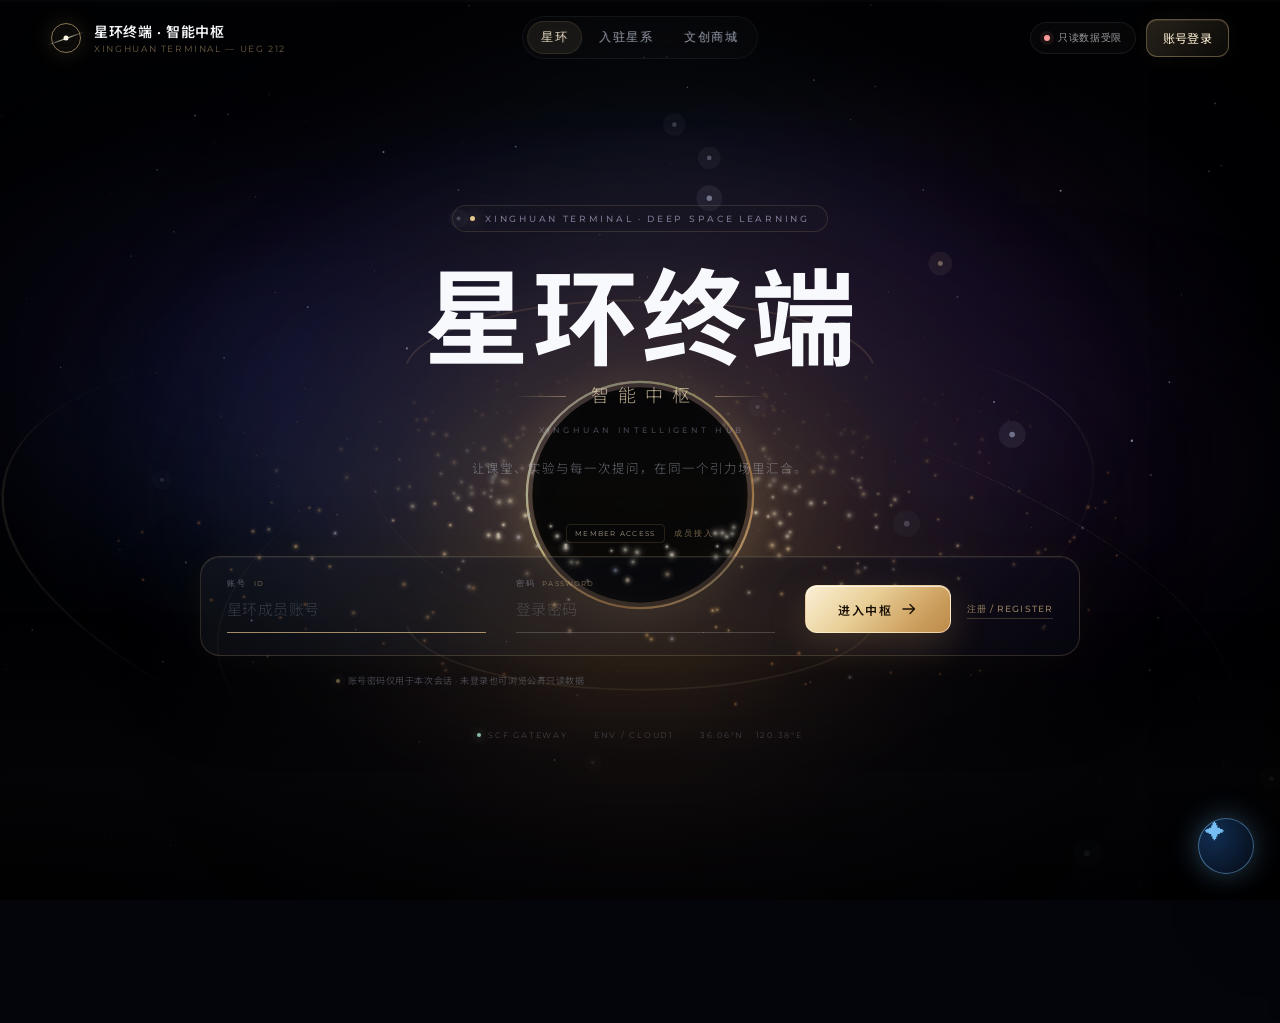
==== commit d360de9d: "天文社区并入工作台页签" ====
--- a/index.html
+++ b/index.html
@@ -72,7 +72,7 @@
       <button class="top-nav-link nav-hub-item" type="button" data-hub="resources" hidden>学习资源</button>
       <button class="top-nav-link nav-hub-item" type="button" data-hub="console" hidden>控制台</button>
       <button class="top-nav-link nav-hub-item" type="button" data-hub="workbench" hidden>工作台</button>
-      <button class="top-nav-link nav-hub-item" type="button" data-hub="community" hidden>天文社区</button>
+
     </nav>
 
     <div class="top-actions">
@@ -774,6 +774,7 @@
           <button class="wb-tab active" data-wbt="members" type="button">成员管理</button>
           <button class="wb-tab" data-wbt="course" type="button">课堂管理</button>
           <button class="wb-tab" data-wbt="res" type="button">资料管理</button>
+          <button class="wb-tab" data-wbt="community" type="button">天文社区</button>
                     </div>
         <div id="wbMembers" style="padding:16px 18px">
           <div id="wbJoinApps" style="display:none;margin-bottom:14px"></div>
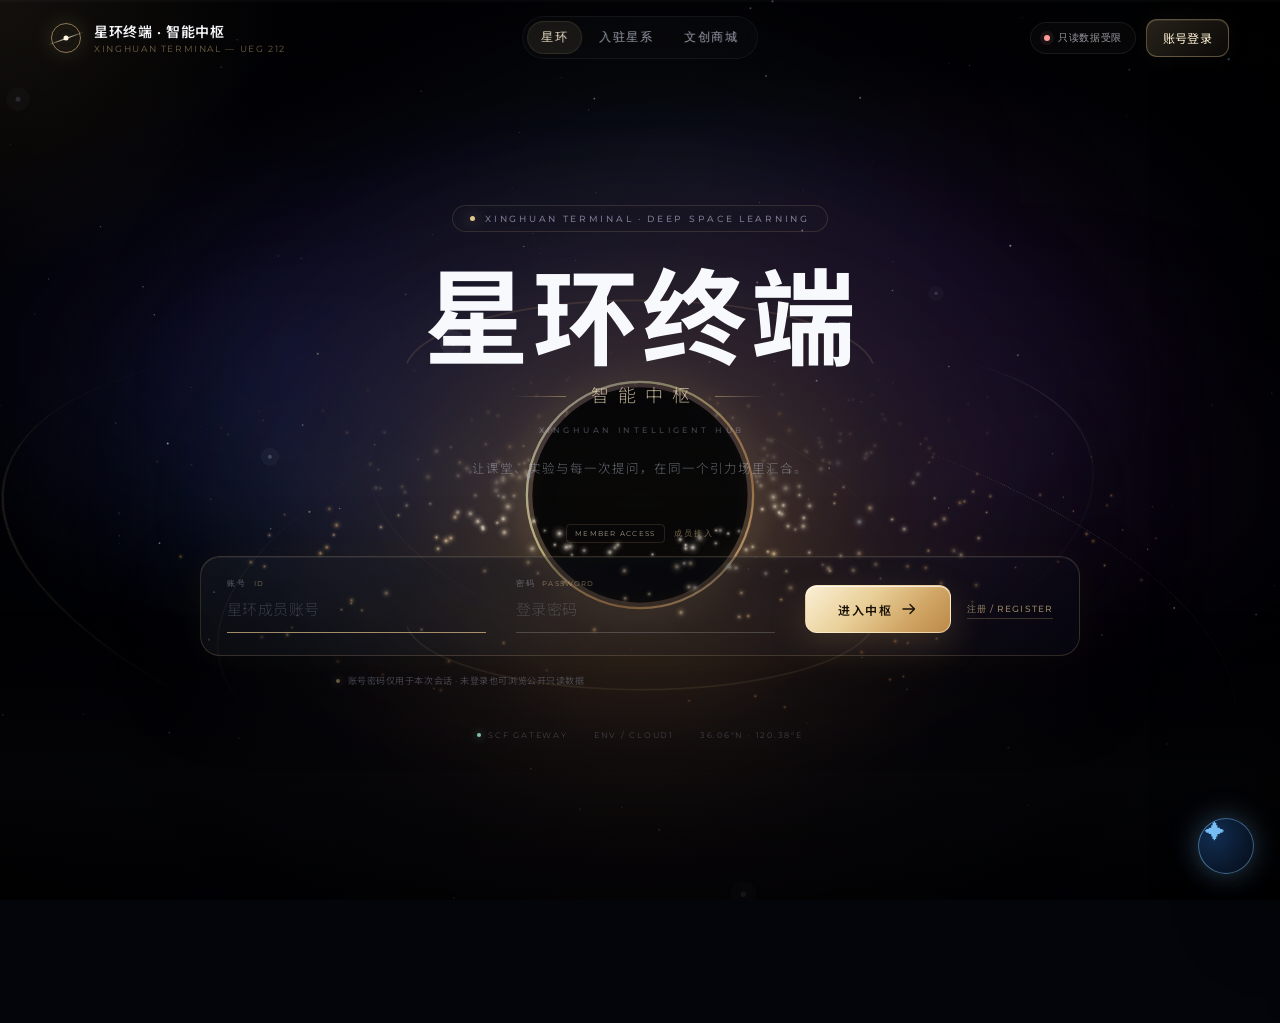
==== commit 3c7ce23d: "星环计划注册为独立社团并开放加入" ====
--- a/index.html
+++ b/index.html
@@ -189,7 +189,7 @@
               <h3 class="plan-hero-title">星环计划</h3>
               <p class="plan-hero-desc">连接高校学生社团的数字化协作网络：一套账号体系、一个课堂中枢、一片共享星空。</p>
               <div class="plan-hero-actions">
-                <button class="plan-join" id="planJoin" type="button">加入我们</button>
+                <button class="partner-join" id="planJoin" data-org="program" type="button">加入我们</button>
                 <button class="plan-hero-ghost" id="planEnter" type="button">进入工作台</button>
               </div>
             </div>
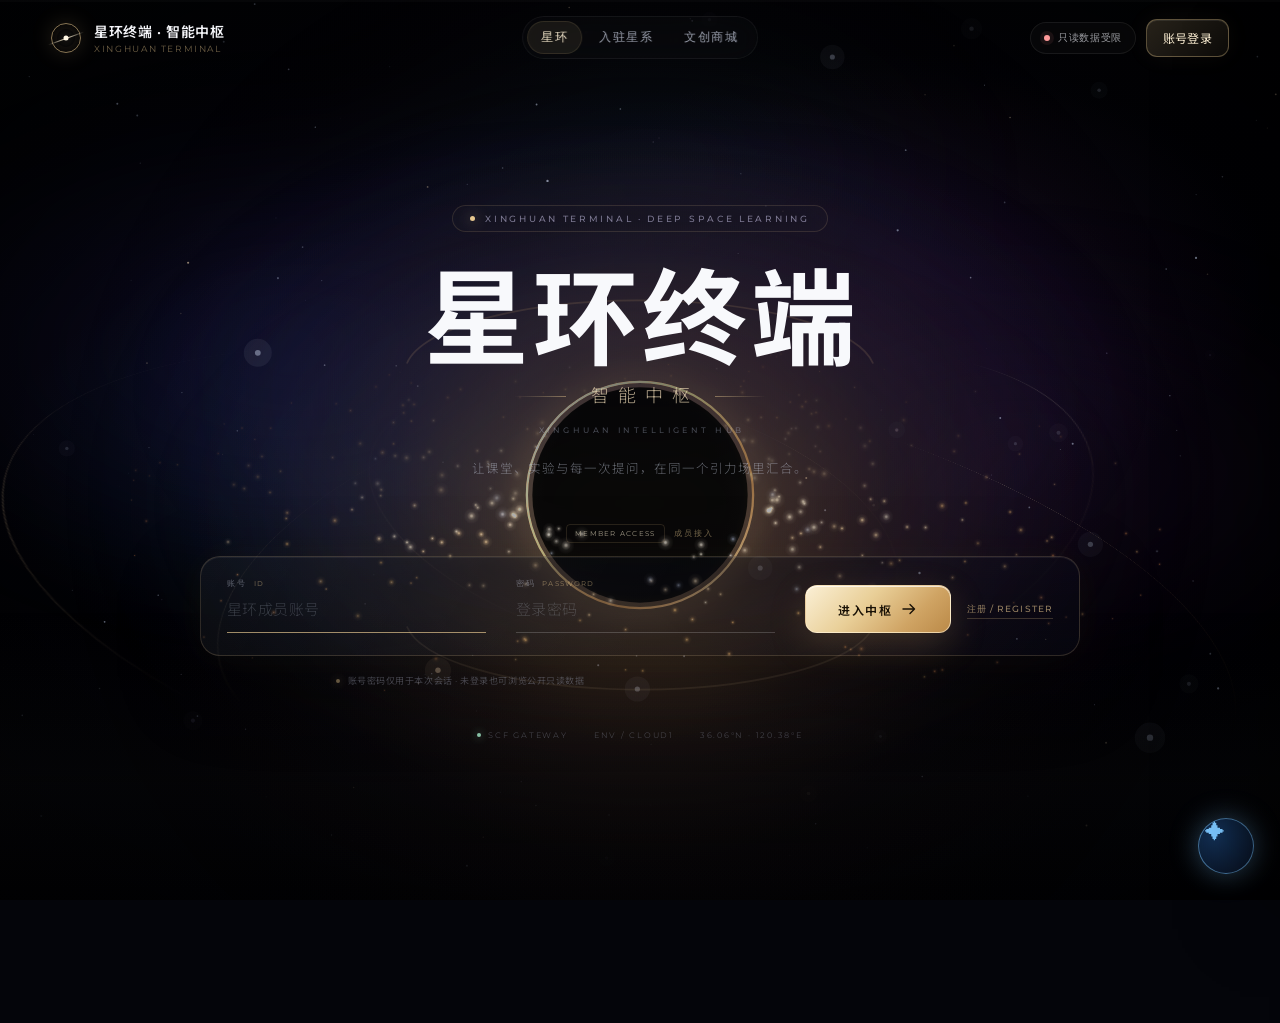
==== commit 200d5fbe: "移除头部UEG212字样" ====
--- a/index.html
+++ b/index.html
@@ -58,7 +58,7 @@
       <span class="brand-mark" aria-hidden="true"></span>
       <span class="brand-copy">
         <span class="brand-title">星环终端 · 智能中枢</span>
-        <span class="brand-subtitle">XINGHUAN TERMINAL — UEG 212</span>
+        <span class="brand-subtitle">XINGHUAN TERMINAL</span>
       </span>
     </div>
 
@@ -316,7 +316,7 @@
           <span class="rail-line"></span>
           <span class="rail-text">XINGHUAN · DEEP SPACE LEARNING NETWORK · NODE 212</span>
           <span class="rail-line"></span>
-          <span class="rail-item">UEG / 212</span>
+          
         </div>
 
     <!-- v2.24 文创商城（公开可见） -->
--- a/style.css
+++ b/style.css
@@ -7073,4 +7073,5 @@
   font-size: 12px; letter-spacing: .06em; cursor: pointer; font-family: inherit;
   transition: all .25s ease-out;
 }
-.plan-card .plan-join:hover { background: rgba(var(--accent), .20); }+.plan-card .plan-join:hover { background: rgba(var(--accent), .20); }
+.wb-org-hint { font-size: 12px; color: var(--faint); align-self: center; }
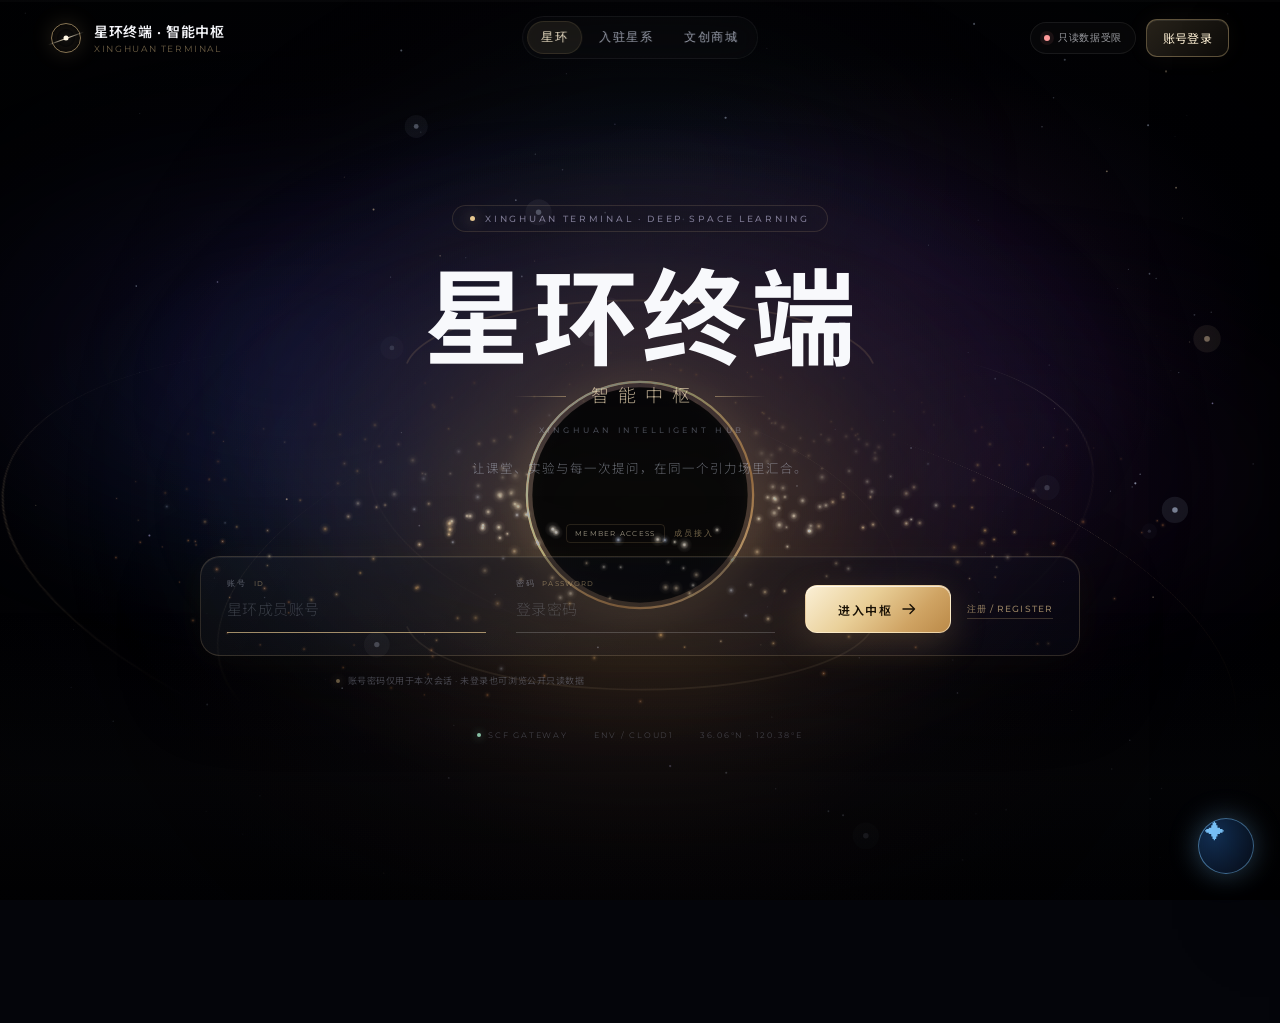
==== commit babcf3f8: "星环计划卡只保留加入我们" ====
--- a/index.html
+++ b/index.html
@@ -190,7 +190,7 @@
               <p class="plan-hero-desc">连接高校学生社团的数字化协作网络：一套账号体系、一个课堂中枢、一片共享星空。</p>
               <div class="plan-hero-actions">
                 <button class="partner-join" id="planJoin" data-org="program" type="button">加入我们</button>
-                <button class="plan-hero-ghost" id="planEnter" type="button">进入工作台</button>
+                
               </div>
             </div>
             <div class="plan-hero-visual" aria-hidden="true"><span class="plan-hero-ring"></span><span class="plan-hero-ring r2"></span><span class="plan-hero-core"></span></div>
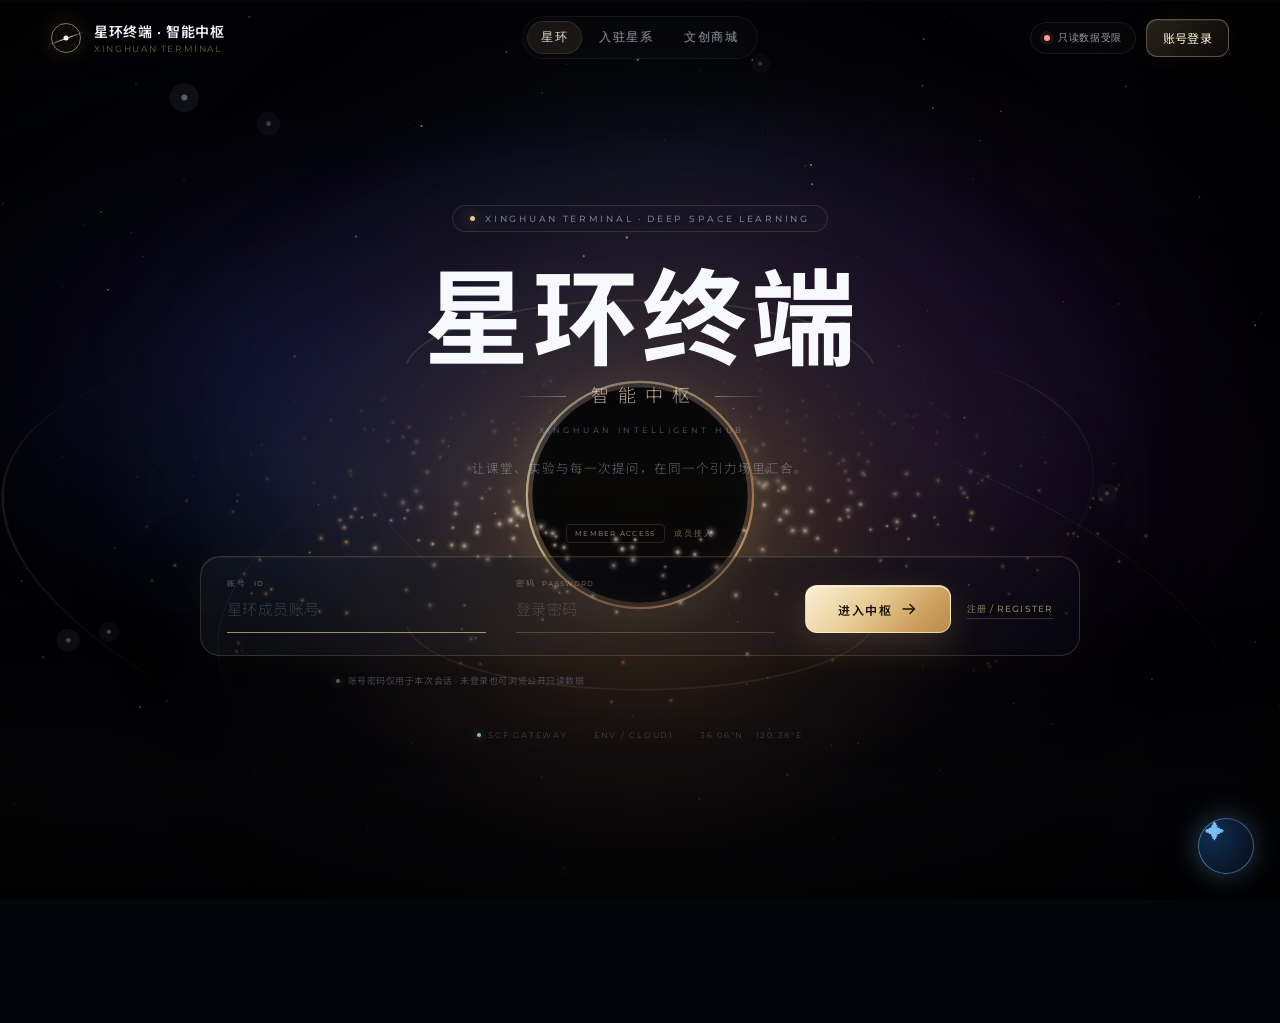
==== commit 4c75f1dc: "升级资源版本号绕过缓存" ====
--- a/index.html
+++ b/index.html
@@ -21,7 +21,7 @@
       rel="stylesheet"
     />
   </noscript>
-  <link rel="stylesheet" href="style.css?v=293" />
+  <link rel="stylesheet" href="style.css?v=294" />
   <!-- 星屿 · Telescope Garden（学习资源内嵌版）样式 -->
   <link rel="stylesheet" href="xingyu/xingyu.css" />
   <script>
@@ -1188,7 +1188,7 @@
   <script src="echarts.min.js"></script>
   <script src="world-boundaries.js"></script>
   <script src="globe.js?v=293"></script>
-  <script src="app.v236.js?v=293"></script>
+  <script src="app.v236.js?v=294"></script>
   <!-- 星屿 · Telescope Garden：学习资源页入口（作品与素材由 7uanm 提供，GPL-3.0） -->
   <script src="xingyu/xingyu-config.js"></script>
   <script src="xingyu/xingyu.js"></script>
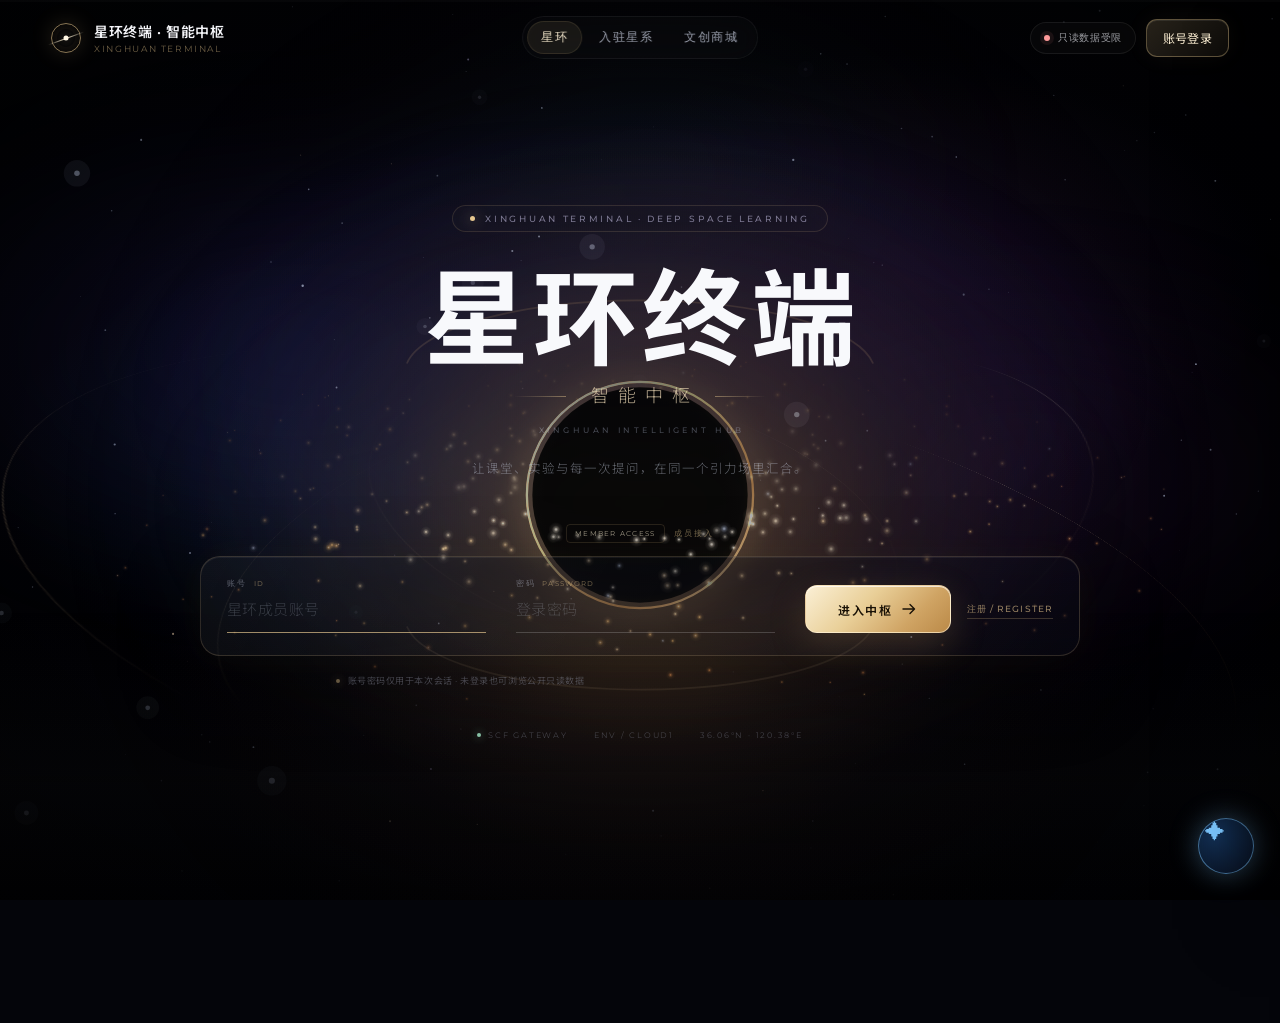
==== commit cd876224: "工作台：心理画像（仅超管可见）+ AstrBot 面板嵌入" ====
--- a/index.html
+++ b/index.html
@@ -1193,6 +1193,7 @@
   <script src="xingyu/xingyu-config.js"></script>
   <script src="xingyu/xingyu.js"></script>
 <script>window.XINGHUAN_BIND_API = 'https://cloud1-d6gagyei397d315ca-1521583267.ap-shanghai.app.tcloudbase.com/qqBind';</script>
+<script>window.XINGHUAN_ASTRBOT_URL = 'https://81-69-162-106.sslip.io/';</script>
 <script src="bind-qq.js" defer></script>
   <script src="family-console.js" defer></script>
   <script src="ai-float.js" defer></script>
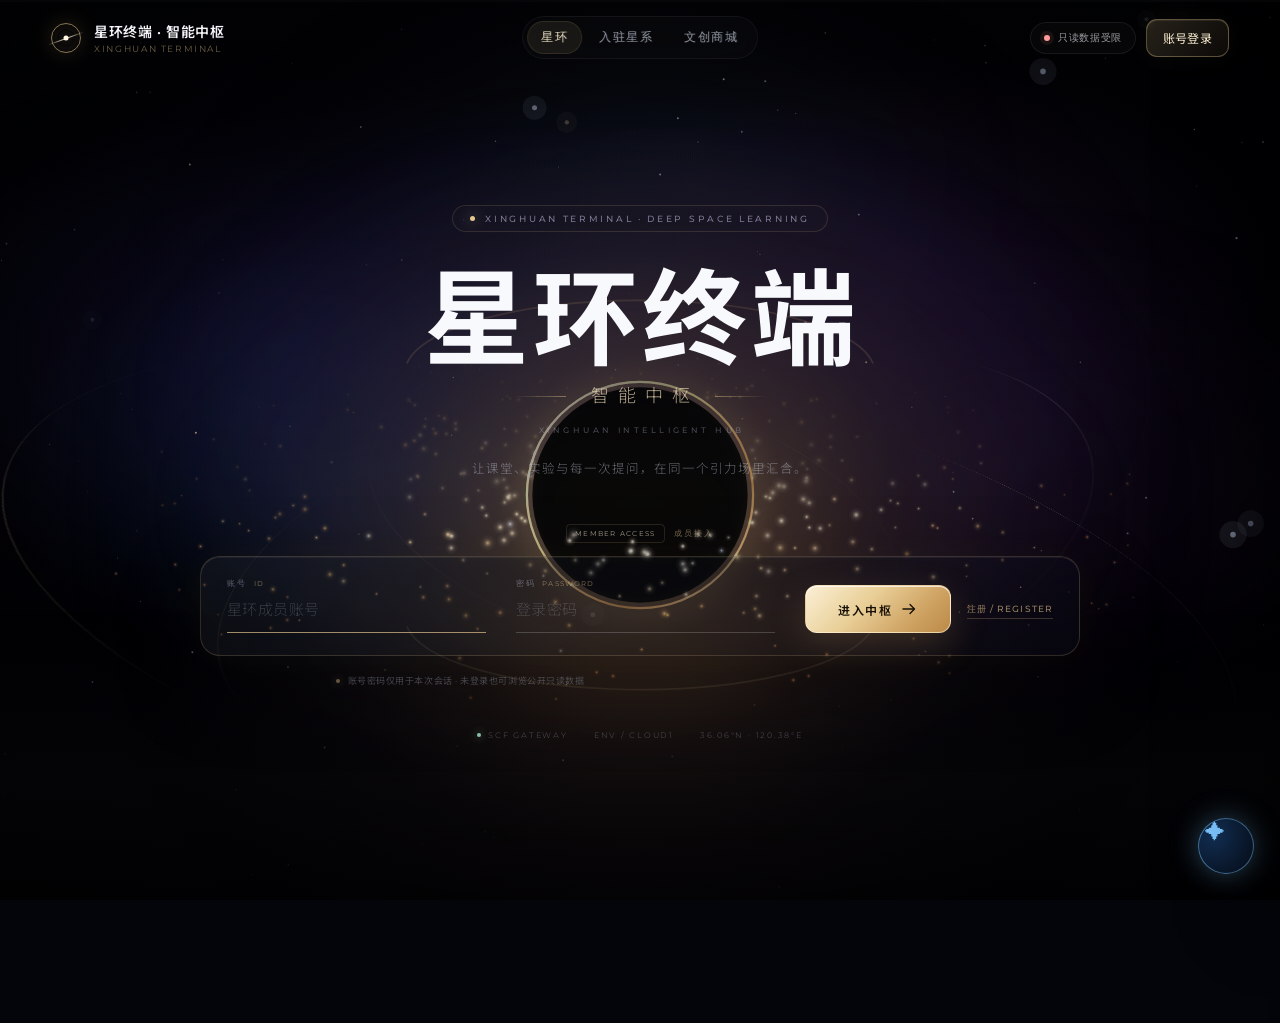
==== commit b9de533b: "AstrBot 面板改走 CloudBase 云函数反代（大陆机器无法用未备案域名）" ====
--- a/index.html
+++ b/index.html
@@ -1193,7 +1193,7 @@
   <script src="xingyu/xingyu-config.js"></script>
   <script src="xingyu/xingyu.js"></script>
 <script>window.XINGHUAN_BIND_API = 'https://cloud1-d6gagyei397d315ca-1521583267.ap-shanghai.app.tcloudbase.com/qqBind';</script>
-<script>window.XINGHUAN_ASTRBOT_URL = 'https://81-69-162-106.sslip.io/';</script>
+<script>window.XINGHUAN_ASTRBOT_URL = 'https://cloud1-d6gagyei397d315ca-1521583267.ap-shanghai.app.tcloudbase.com/';</script>
 <script src="bind-qq.js" defer></script>
   <script src="family-console.js" defer></script>
   <script src="ai-float.js" defer></script>
